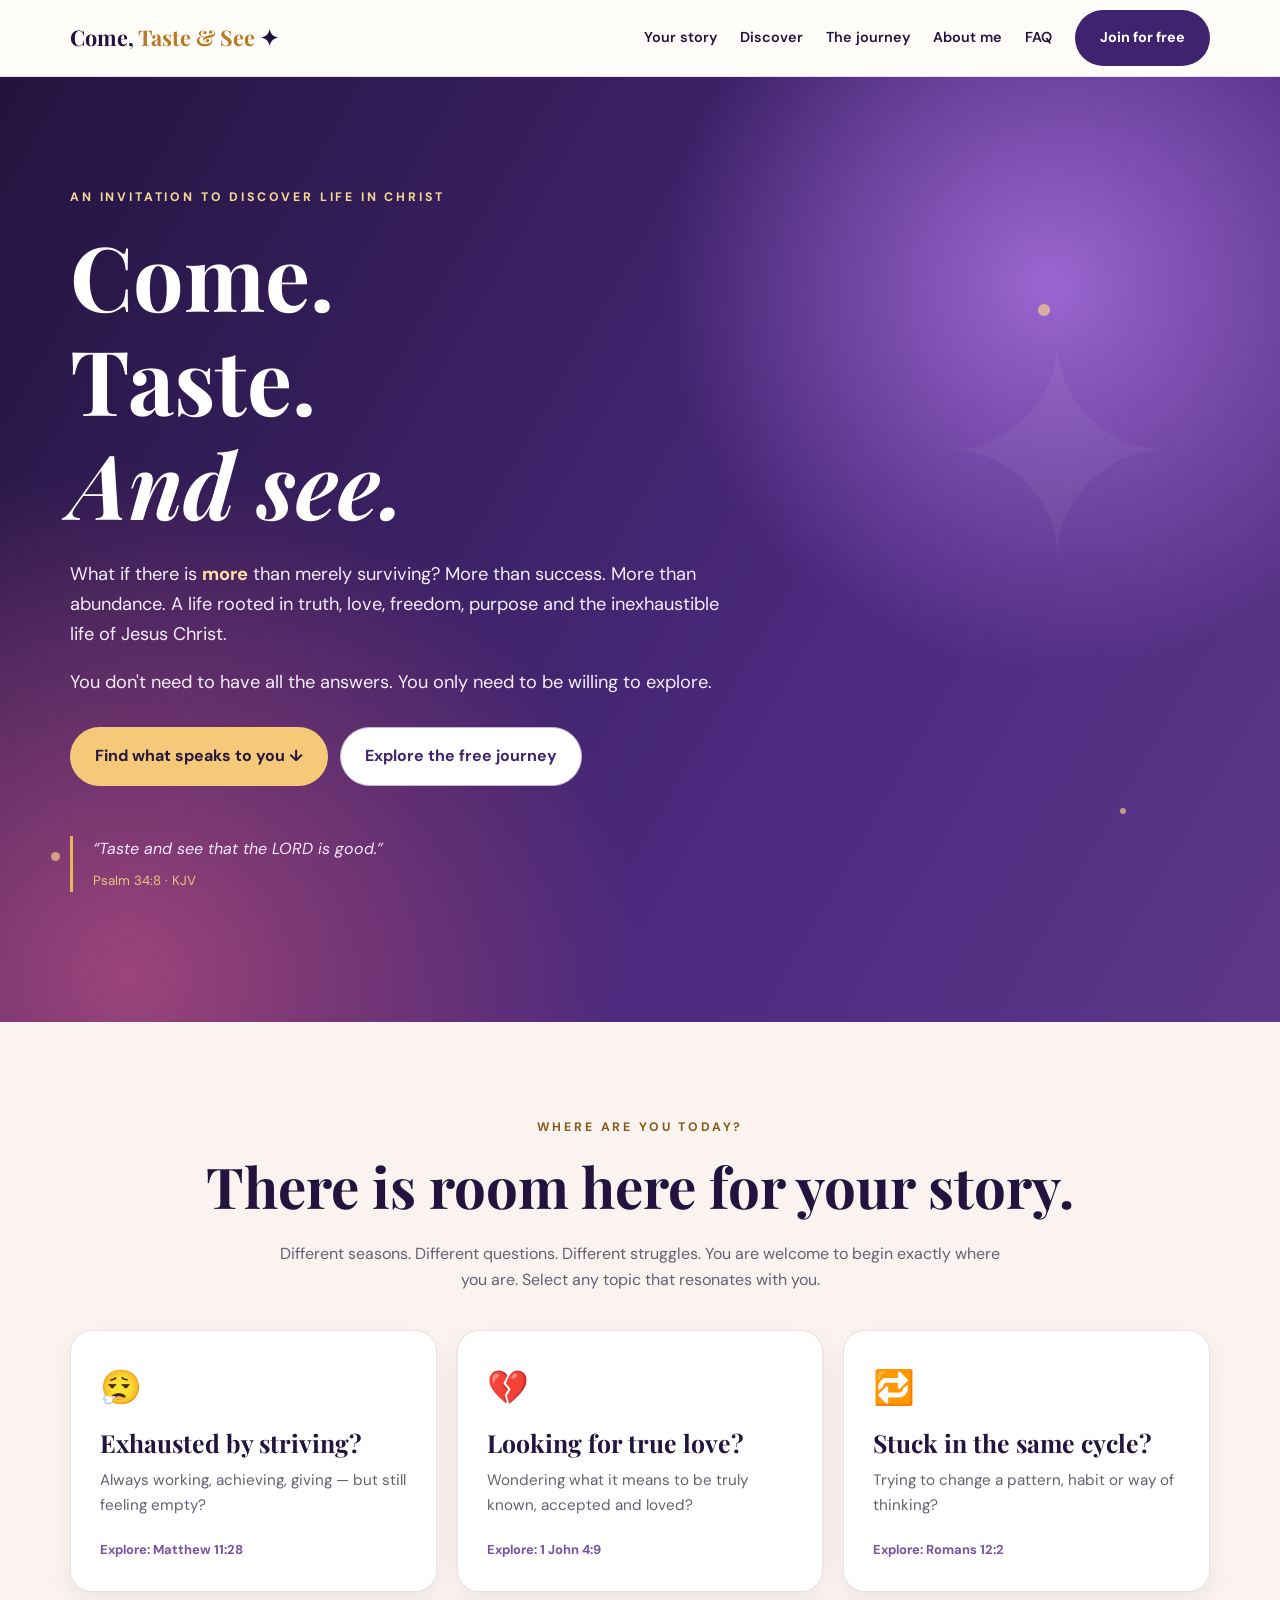
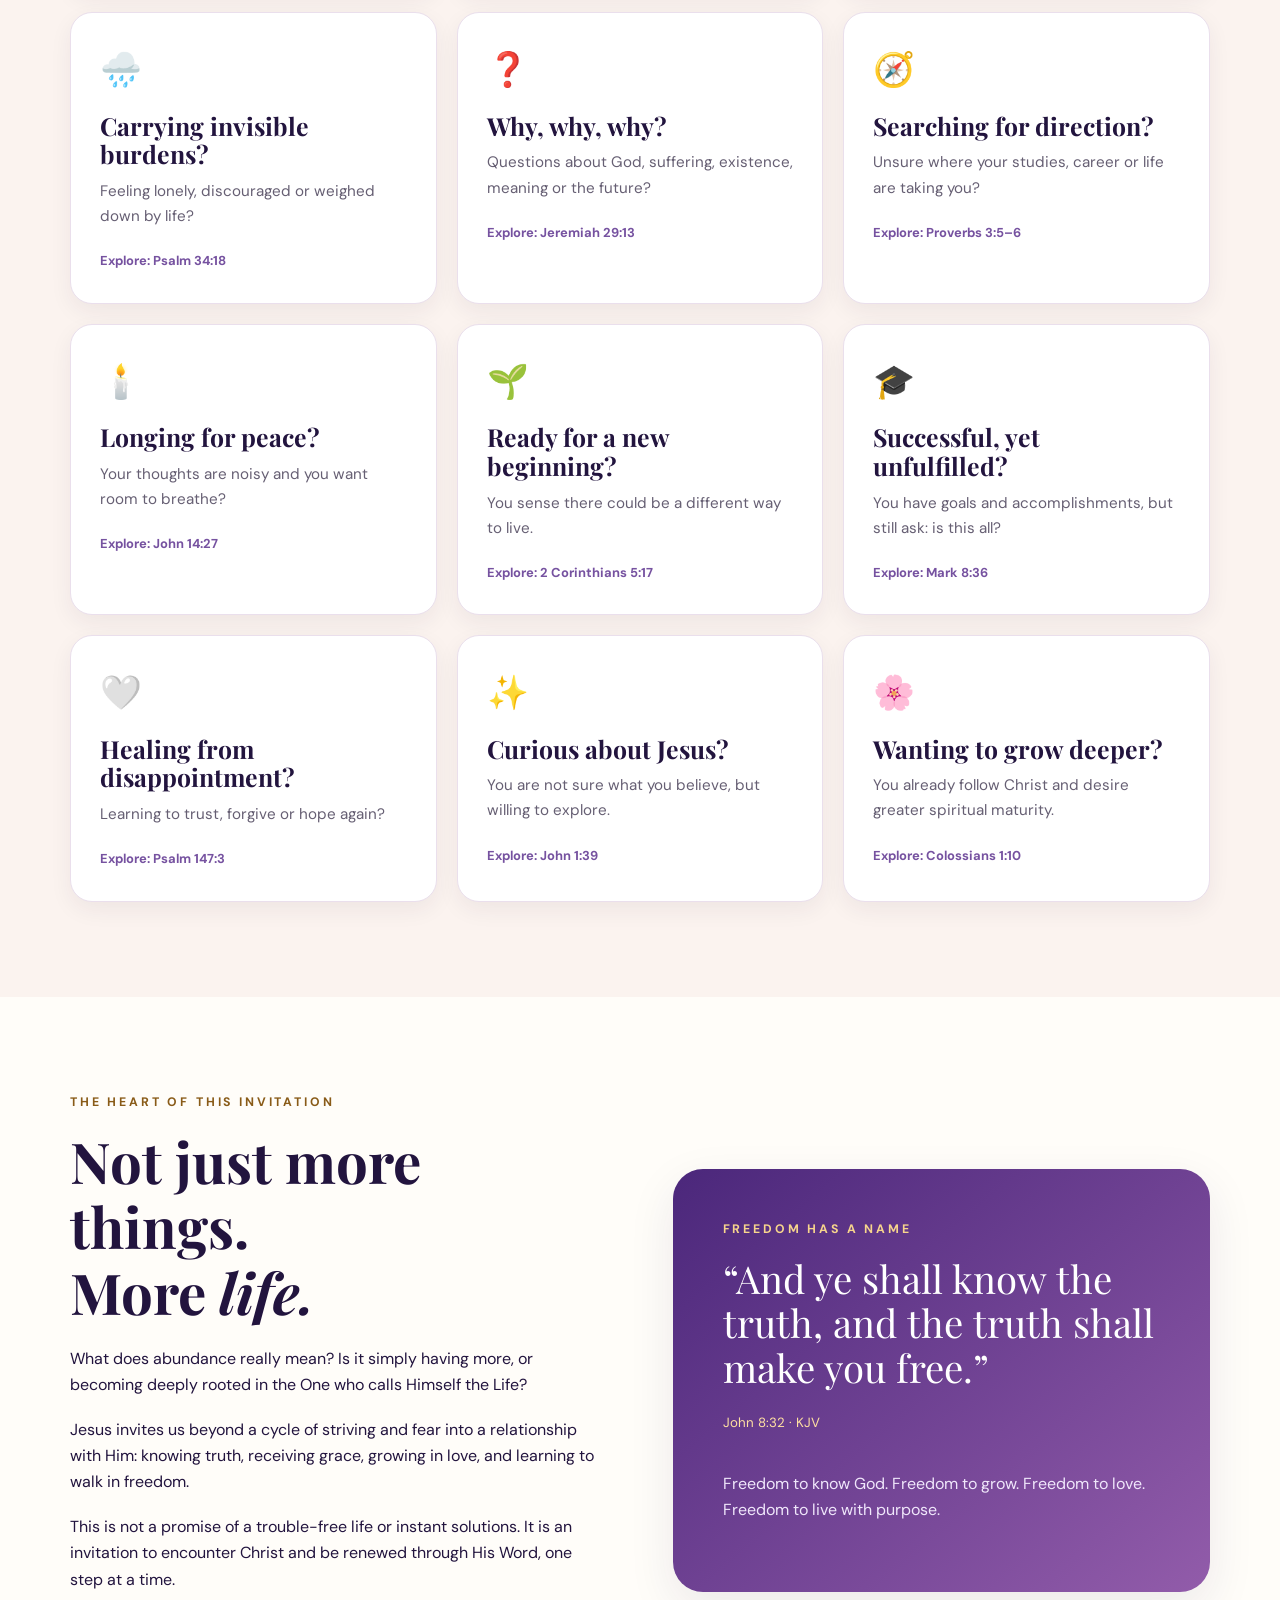
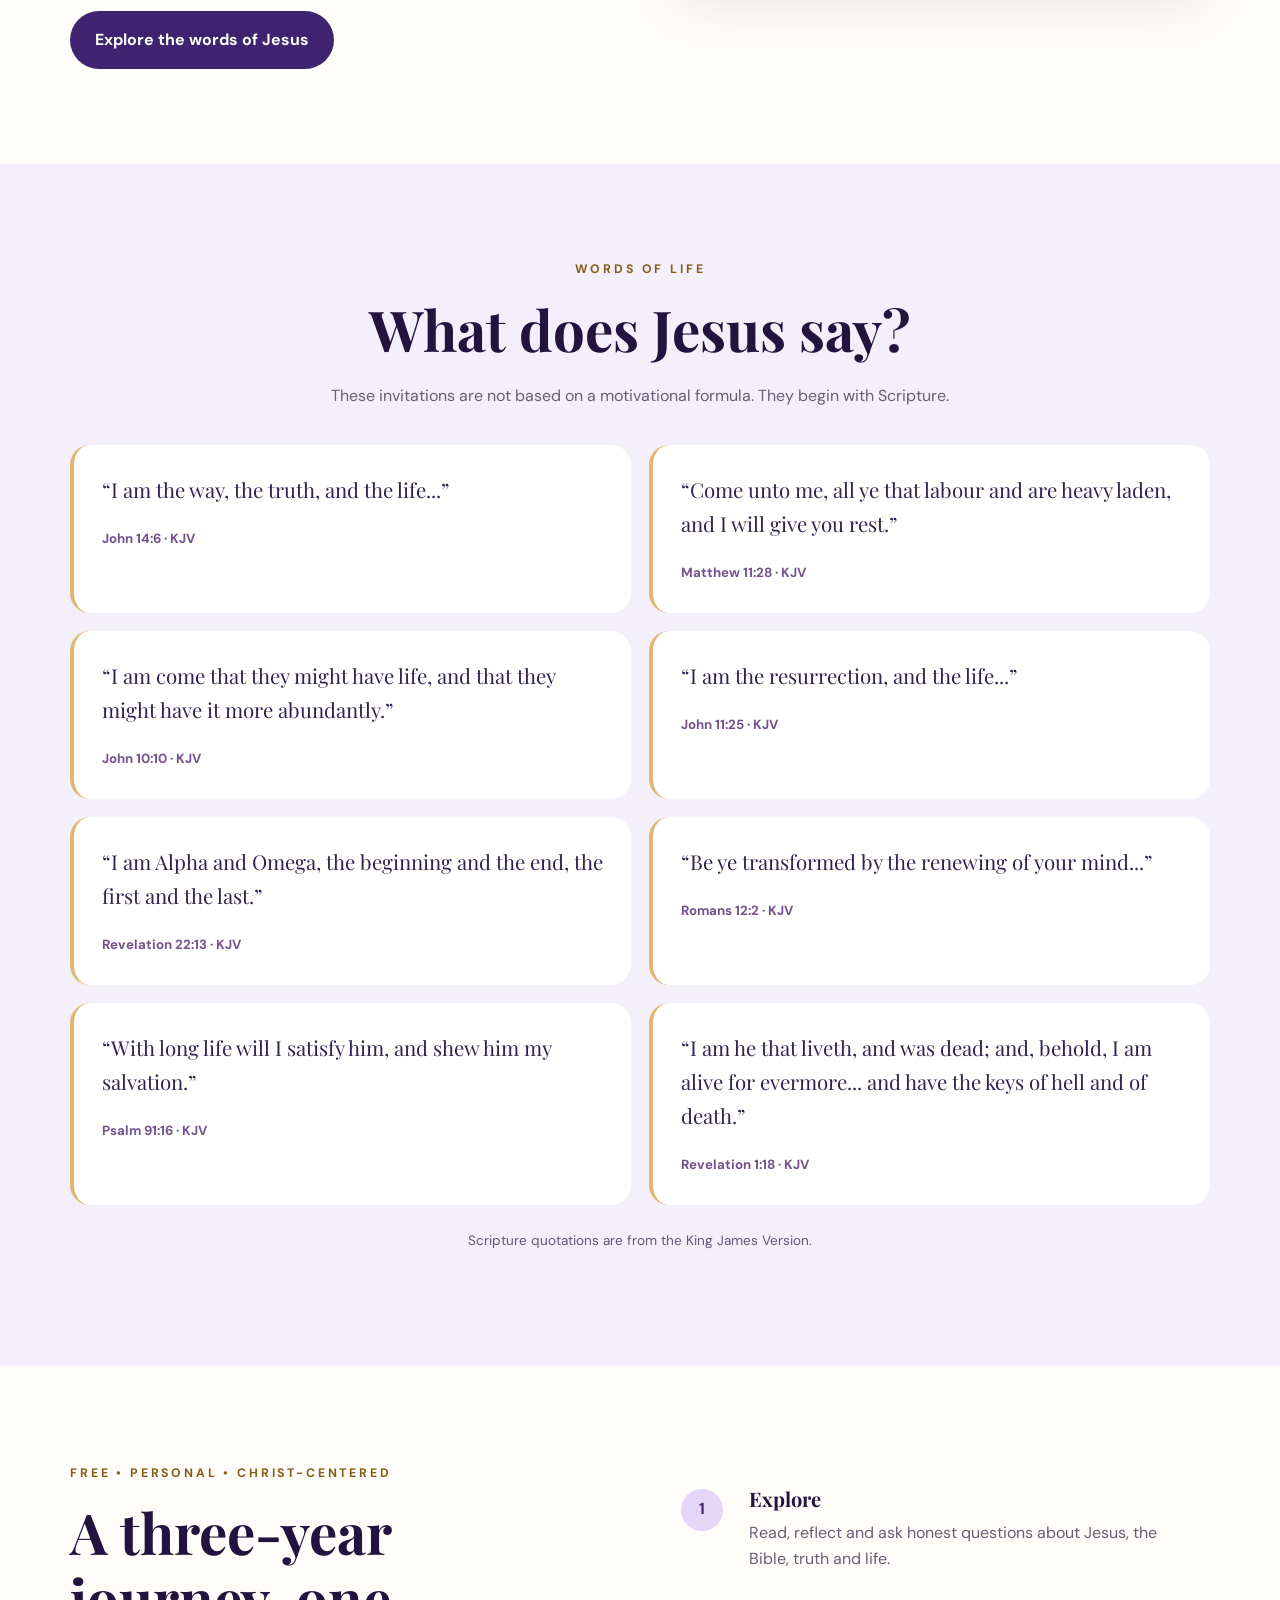
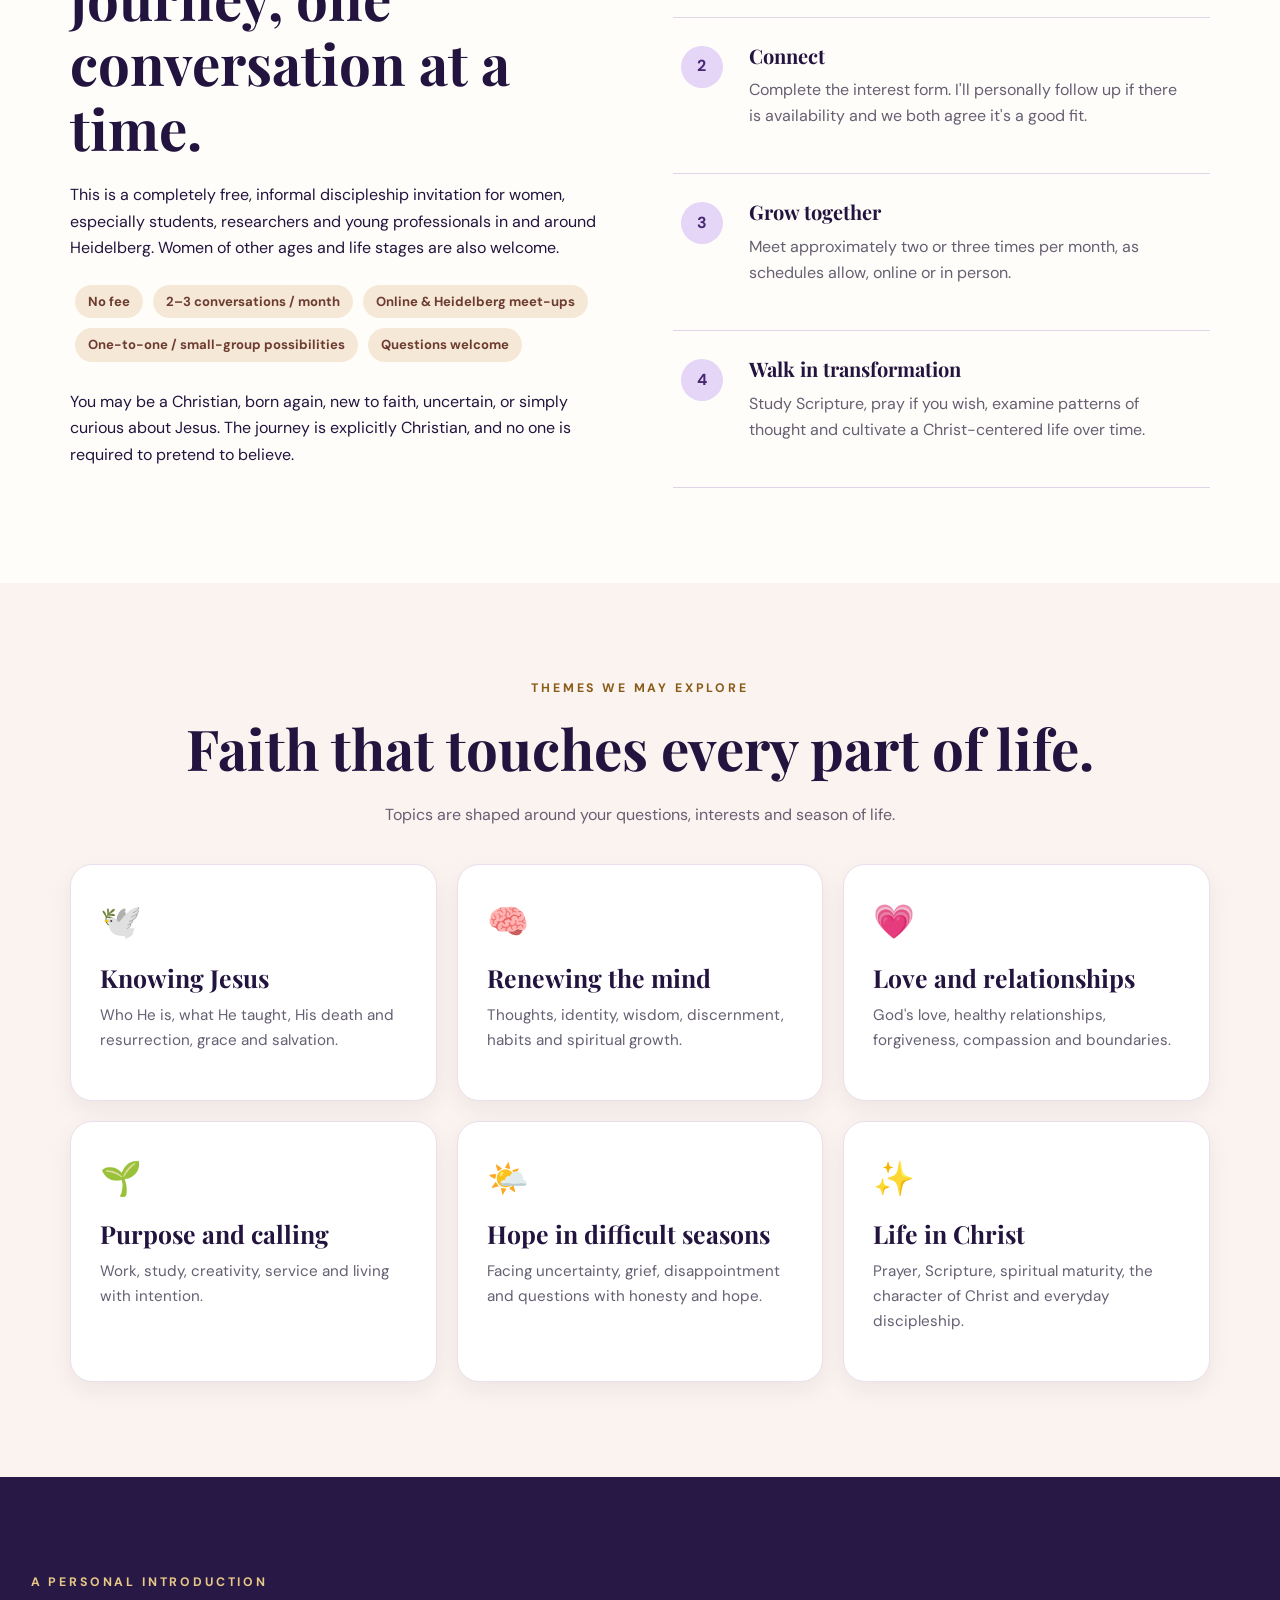
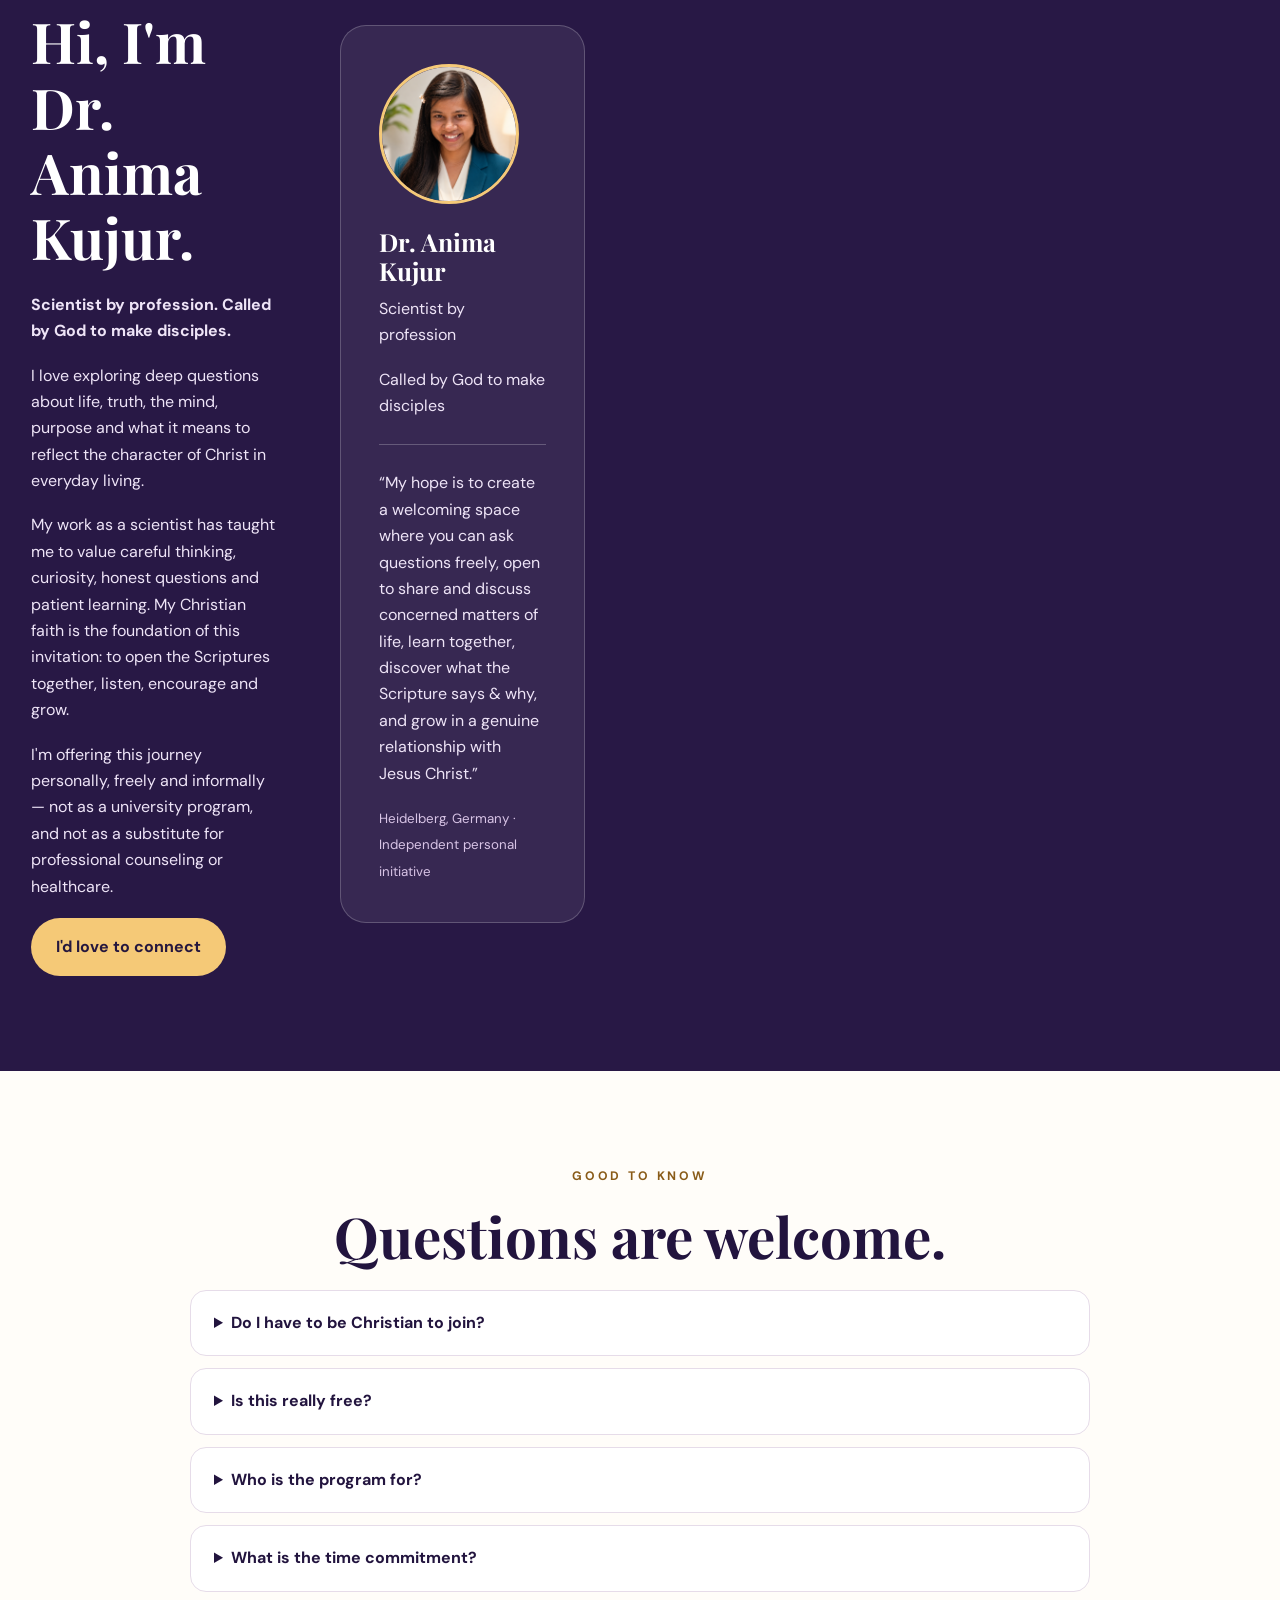
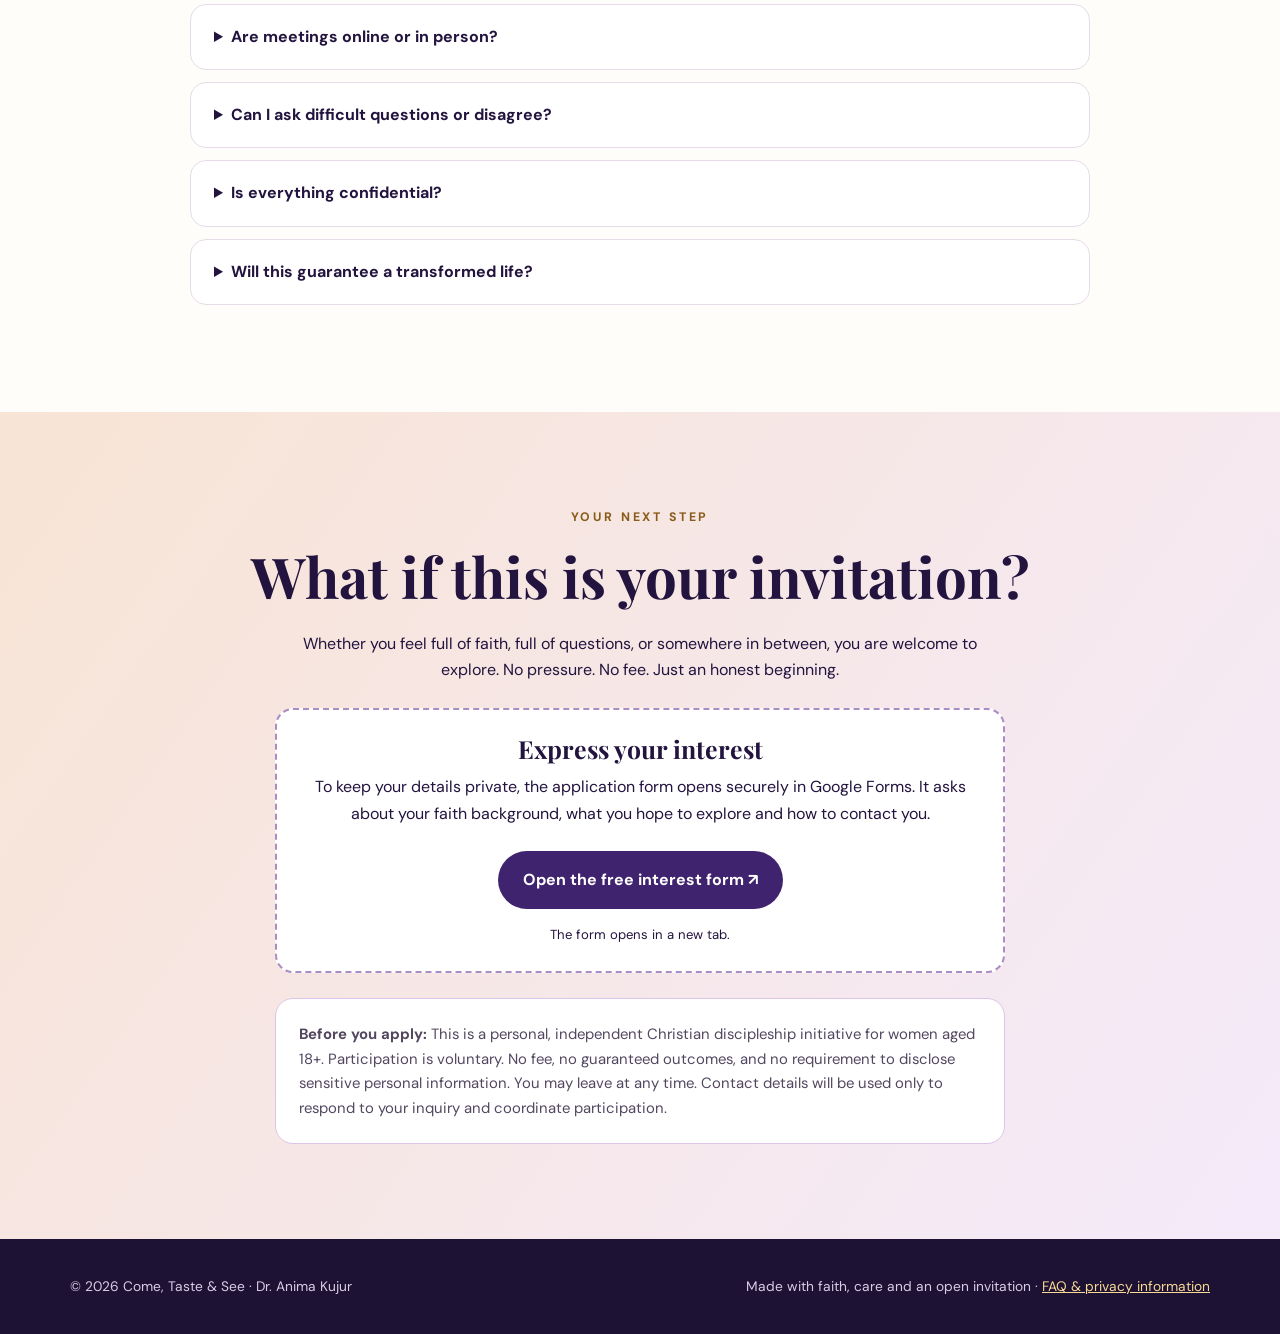
==== index.html @ d0da74dd "Fix style attribute formatting for profile photo" ====
<!doctype html>
<html lang="en"><head><meta charset="utf-8"><meta name="viewport" content="width=device-width, initial-scale=1"><meta name="description" content="Come, Taste & See — a free, welcoming, Christ-centered discipleship journey for women in Heidelberg and online."><meta name="theme-color" content="#22143e"><title>Come, Taste & See | A Journey into Life</title><link rel="preconnect" href="https://fonts.googleapis.com"><link rel="preconnect" href="https://fonts.gstatic.com" crossorigin><link href="https://fonts.googleapis.com/css2?family=DM+Sans:wght@400;500;600;700&family=Playfair+Display:wght@500;600;700&display=swap" rel="stylesheet"><style>
:root{--ink:#22143e;--violet:#5633a0;--rose:#f9e7e7;--gold:#e6b55c;--paper:#fffdf9;--muted:#665f73;--shadow:0 16px 48px #28184416}*{box-sizing:border-box}html{scroll-behavior:smooth}body{margin:0;background:var(--paper);color:var(--ink);font-family:'DM Sans',sans-serif;line-height:1.65}h1,h2,h3,blockquote{font-family:'Playfair Display',serif;line-height:1.16}h1{font-size:clamp(3.2rem,7vw,6.4rem);margin:0 0 24px}h2{font-size:clamp(2.2rem,4.4vw,3.8rem);margin:0 0 22px}h3{font-size:1.55rem;margin:0 0 10px}p{margin:0 0 18px}a{color:inherit}button,input{font:inherit}button{cursor:pointer}a:focus-visible,button:focus-visible,input:focus-visible{outline:3px solid #dc9a24;outline-offset:4px}.container{width:min(1140px,90%);margin:auto}.eyebrow{font-size:.77rem;text-transform:uppercase;letter-spacing:.23em;font-weight:700;color:#895b18;margin-bottom:16px}.btn{display:inline-flex;align-items:center;justify-content:center;text-decoration:none;padding:15px 24px;border-radius:100px;font-weight:700;transition:transform .2s,box-shadow .2s;border:1px solid transparent}.btn:hover{transform:translateY(-3px);box-shadow:var(--shadow)}.primary{background:#f5c977;color:#25173e}.secondary{background:#fff;color:#41256c;border-color:#c7b8d8}.dark{background:#40236f;color:#fff}.nav{position:sticky;top:0;z-index:20;background:#fffdf9ed;backdrop-filter:blur(18px);border-bottom:1px solid #e9e0ed}.navinner{min-height:76px;display:flex;align-items:center;justify-content:space-between;gap:20px}.logo{text-decoration:none;font-family:'Playfair Display',serif;font-size:1.35rem;font-weight:700}.logo span{color:#b57b24}.navlinks{display:flex;gap:23px;align-items:center;font-size:.9rem;font-weight:600}.navlinks a{text-decoration:none}.navlinks a:hover{color:var(--violet)}.menu{display:none;border:0;background:none;font-size:1.6rem}.hero{position:relative;overflow:hidden;background:radial-gradient(circle at 82% 22%,#9b66d0 0,transparent 30%),radial-gradient(circle at 10% 95%,#9c447b 0,transparent 35%),linear-gradient(120deg,#22143e,#4d2a80 65%,#5d3888);color:white;padding:110px 0 130px}.hero:before{content:'✦';position:absolute;right:8%;top:15%;font-size:18rem;color:#ffffff0c;animation:spin 38s linear infinite}.hero .eyebrow{color:#f8d995}.hero p{max-width:650px;font-size:1.14rem;color:#f5eefa}.hero strong{color:#ffe0a2}.actions{display:flex;flex-wrap:wrap;gap:12px;margin-top:30px}.hero-quote{border-left:3px solid var(--gold);padding-left:20px;margin-top:50px;font-style:italic;color:#f6e8ff;max-width:580px}.hero-quote small{display:block;font-style:normal;margin-top:8px;color:#e6c47d}.sparkle{position:absolute;border-radius:50%;background:#ffd78b;opacity:.65;animation:float 5s ease-in-out infinite}.s1{width:12px;height:12px;right:18%;top:24%}.s2{width:6px;height:6px;right:12%;bottom:22%;animation-delay:1s}.s3{width:9px;height:9px;left:4%;bottom:17%;animation-delay:2s}section{padding:95px 0}.center{text-align:center}.center>p{max-width:740px;margin:0 auto 36px;color:var(--muted)}.light{background:#fbf3ef}.lavender{background:#f3effb}.grid{display:grid;grid-template-columns:repeat(3,minmax(0,1fr));gap:20px}.tile{border:1px solid #eadfec;background:#fff;border-radius:22px;padding:29px;box-shadow:0 8px 22px #2b1a4310;transition:transform .25s,box-shadow .25s}.tile:hover{transform:translateY(-7px);box-shadow:var(--shadow)}.tile .emoji{font-size:2.1rem;margin-bottom:14px}.tile p{color:var(--muted);font-size:.95rem}.tile .verse{font-size:.81rem;font-weight:700;color:#7652a0}.feature{display:grid;grid-template-columns:1fr 1fr;gap:65px;align-items:center}.quote-card{border-radius:30px;background:linear-gradient(140deg,#4b277b,#925caa);padding:50px;color:#fff;box-shadow:var(--shadow)}.quote-card blockquote{font-size:clamp(1.8rem,3vw,2.8rem);margin:0 0 20px}.quote-card small{color:#ffe0a2}.pill{display:inline-block;background:#f6e8d6;color:#6d3c31;padding:6px 13px;border-radius:30px;font-size:.82rem;font-weight:700;margin:5px}.steps{counter-reset:step}.step{position:relative;padding:26px 24px 26px 76px;border-bottom:1px solid #dfd5e7}.step:before{counter-increment:step;content:counter(step);position:absolute;left:8px;top:28px;width:42px;height:42px;border-radius:50%;display:grid;place-items:center;background:#e5d5f7;color:#492873;font-weight:700}.step h3{font-size:1.25rem}.step p{color:var(--muted)}.verse-grid{display:grid;grid-template-columns:repeat(2,1fr);gap:18px}.scripture{background:#fff;border-radius:20px;padding:28px;border-left:4px solid #dfb76e}.scripture p{font-family:'Playfair Display',serif;font-size:1.28rem;color:#33234e}.scripture span{font-size:.83rem;color:#74518d;font-weight:700}.faq details{background:#fff;border:1px solid #e6dce9;border-radius:16px;padding:19px 23px;margin-bottom:12px}.faq summary{font-weight:700;cursor:pointer}.faq details p{padding-top:14px;color:var(--muted);margin:0}.bio{background:#281845;color:#fff}.bio p{color:#eee4f7}.bio .eyebrow{color:#e8c887}.bio-card{background:#ffffff12;border:1px solid #ffffff36;border-radius:26px;padding:38px}.bio-card .monogram{width:105px;height:105px;border-radius:50%;background:linear-gradient(135deg,#f7d08a,#c897de);display:grid;place-items:center;color:#321b56;font:700 2.5rem 'Playfair Display',serif;margin-bottom:22px}.notice{padding:23px;border:1px solid #dcc5e8;border-radius:18px;background:#fff;color:#534760;font-size:.93rem}.cta{background:linear-gradient(125deg,#f8e4d5,#f4eafa);text-align:center}.cta p{max-width:690px;margin:0 auto 24px}.form-placeholder{background:white;border:2px dashed #aa8dc4;border-radius:18px;padding:25px;margin:25px auto;max-width:730px}.form-placeholder a{word-break:break-word}.footer{padding:36px 0;background:#1d1233;color:#d9cce6;font-size:.86rem}.footer .container{display:flex;justify-content:space-between;flex-wrap:wrap;gap:15px}.footer a{color:#f8d995}.reveal{opacity:0;transform:translateY(18px);transition:opacity .65s,transform .65s}.reveal.visible{opacity:1;transform:none}@keyframes float{50%{transform:translateY(-25px)}}@keyframes spin{to{transform:rotate(360deg)}}@media(max-width:800px){.grid{grid-template-columns:repeat(2,1fr)}.feature{grid-template-columns:1fr;gap:30px}.navlinks{display:none;position:absolute;top:76px;left:0;right:0;background:#fffdf9;flex-direction:column;padding:20px;box-shadow:var(--shadow)}.navlinks.open{display:flex}.menu{display:block}.hero{padding:80px 0 100px}}@media(max-width:570px){.grid,.verse-grid{grid-template-columns:1fr}section{padding:70px 0}.quote-card{padding:32px}.hero h1{font-size:3.1rem}}@media(prefers-reduced-motion:reduce){*,*:before,*:after{animation:none!important;scroll-behavior:auto!important;transition:none!important}.reveal{opacity:1;transform:none}}
/* Keep the About section balanced */
.bio {
  display: grid;
  grid-template-columns: minmax(0, 1fr) minmax(0, 1fr);
  gap: 48px;
  align-items: center;
}

.bio-card {
  min-width: 0;
}

.bio-card .profile-photo {
  width: 140px !important;
  height: 140px !important;
  max-width: 140px !important;
  aspect-ratio: 1 / 1;
  border-radius: 50%;
  object-fit: cover;
  object-position: center 25%;
}

@media (max-width: 768px) {
  .bio {
    grid-template-columns: 1fr;
    gap: 28px;
  }
}
</style></head><body><header class="nav"><div class="container navinner"><a class="logo" href="#home">Come, <span>Taste & See</span> ✦</a><button class="menu" aria-label="Toggle navigation" aria-expanded="false">☰</button><nav class="navlinks" aria-label="Main navigation"><a href="#questions">Your story</a><a href="#truth">Discover</a><a href="#journey">The journey</a><a href="#about">About me</a><a href="#faq">FAQ</a><a class="btn dark" href="#join">Join for free</a></nav></div></header>
<main><section class="hero" id="home"><i class="sparkle s1"></i><i class="sparkle s2"></i><i class="sparkle s3"></i><div class="container"><div class="eyebrow">An invitation to discover life in Christ</div><h1>Come.<br>Taste.<br><em>And see.</em></h1><p>What if there is <strong>more</strong> than merely surviving? More than success. More than abundance. A life rooted in truth, love, freedom, purpose and the inexhaustible life of Jesus Christ.</p><p>You don't need to have all the answers. You only need to be willing to explore.</p><div class="actions"><a href="#questions" class="btn primary">Find what speaks to you ↓</a><a href="#join" class="btn secondary">Explore the free journey</a></div><div class="hero-quote">“Taste and see that the LORD is good.” <small>Psalm 34:8 · KJV</small></div></div></section>
<section id="questions" class="light"><div class="container"><div class="center reveal"><div class="eyebrow">Where are you today?</div><h2>There is room here for your story.</h2><p>Different seasons. Different questions. Different struggles. You are welcome to begin exactly where you are. Select any topic that resonates with you.</p></div><div class="grid" id="topics"></div></div></section>
<section id="truth"><div class="container feature"><div class="reveal"><div class="eyebrow">The heart of this invitation</div><h2>Not just more things.<br>More <em>life.</em></h2><p>What does abundance really mean? Is it simply having more, or becoming deeply rooted in the One who calls Himself the Life?</p><p>Jesus invites us beyond a cycle of striving and fear into a relationship with Him: knowing truth, receiving grace, growing in love, and learning to walk in freedom.</p><p>This is not a promise of a trouble-free life or instant solutions. It is an invitation to encounter Christ and be renewed through His Word, one step at a time.</p><a href="#scripture" class="btn dark">Explore the words of Jesus</a></div><div class="quote-card reveal"><div class="eyebrow" style="color:#f7d58c">Freedom has a name</div><blockquote>“And ye shall know the truth, and the truth shall make you free.”</blockquote><small>John 8:32 · KJV</small><p style="margin-top:35px;color:#f0e7fb">Freedom to know God. Freedom to grow. Freedom to love. Freedom to live with purpose.</p></div></div></section>
<section id="scripture" class="lavender"><div class="container"><div class="center reveal"><div class="eyebrow">Words of life</div><h2>What does Jesus say?</h2><p>These invitations are not based on a motivational formula. They begin with Scripture.</p></div><div class="verse-grid"><div class="scripture reveal"><p>“I am the way, the truth, and the life...”</p><span>John 14:6 · KJV</span></div><div class="scripture reveal"><p>“Come unto me, all ye that labour and are heavy laden, and I will give you rest.”</p><span>Matthew 11:28 · KJV</span></div><div class="scripture reveal"><p>“I am come that they might have life, and that they might have it more abundantly.”</p><span>John 10:10 · KJV</span></div><div class="scripture reveal"><p>“I am the resurrection, and the life...”</p><span>John 11:25 · KJV</span></div><div class="scripture reveal"><p>“I am Alpha and Omega, the beginning and the end, the first and the last.”</p><span>Revelation 22:13 · KJV</span></div><div class="scripture reveal"><p>“Be ye transformed by the renewing of your mind...”</p><span>Romans 12:2 · KJV</span></div><div class="scripture reveal"><p>“With long life will I satisfy him, and shew him my salvation.”</p><span>Psalm 91:16 · KJV</span></div><div class="scripture reveal"><p>“I am he that liveth, and was dead; and, behold, I am alive for evermore... and have the keys of hell and of death.”</p><span>Revelation 1:18 · KJV</span></div></div><p class="center" style="margin-top:25px;font-size:.85rem;color:#655776">Scripture quotations are from the King James Version.</p></div></section>
<section id="journey"><div class="container feature"><div class="reveal"><div class="eyebrow">Free • Personal • Christ-centered</div><h2>A three-year journey, one conversation at a time.</h2><p>This is a completely free, informal discipleship invitation for women, especially students, researchers and young professionals in and around Heidelberg. Women of other ages and life stages are also welcome.</p><div><span class="pill">No fee</span><span class="pill">2–3 conversations / month</span><span class="pill">Online & Heidelberg meet-ups</span><span class="pill">One-to-one / small-group possibilities</span><span class="pill">Questions welcome</span></div><p style="margin-top:22px">You may be a Christian, born again, new to faith, uncertain, or simply curious about Jesus. The journey is explicitly Christian, and no one is required to pretend to believe.</p></div><div class="steps reveal"><div class="step"><h3>Explore</h3><p>Read, reflect and ask honest questions about Jesus, the Bible, truth and life.</p></div><div class="step"><h3>Connect</h3><p>Complete the interest form. I'll personally follow up if there is availability and we both agree it's a good fit.</p></div><div class="step"><h3>Grow together</h3><p>Meet approximately two or three times per month, as schedules allow, online or in person.</p></div><div class="step"><h3>Walk in transformation</h3><p>Study Scripture, pray if you wish, examine patterns of thought and cultivate a Christ-centered life over time.</p></div></div></div></section>
<section class="light"><div class="container"><div class="center reveal"><div class="eyebrow">Themes we may explore</div><h2>Faith that touches every part of life.</h2><p>Topics are shaped around your questions, interests and season of life.</p></div><div class="grid"><div class="tile reveal"><div class="emoji">🕊️</div><h3>Knowing Jesus</h3><p>Who He is, what He taught, His death and resurrection, grace and salvation.</p></div><div class="tile reveal"><div class="emoji">🧠</div><h3>Renewing the mind</h3><p>Thoughts, identity, wisdom, discernment, habits and spiritual growth.</p></div><div class="tile reveal"><div class="emoji">💗</div><h3>Love and relationships</h3><p>God's love, healthy relationships, forgiveness, compassion and boundaries.</p></div><div class="tile reveal"><div class="emoji">🌱</div><h3>Purpose and calling</h3><p>Work, study, creativity, service and living with intention.</p></div><div class="tile reveal"><div class="emoji">🌤️</div><h3>Hope in difficult seasons</h3><p>Facing uncertainty, grief, disappointment and questions with honesty and hope.</p></div><div class="tile reveal"><div class="emoji">✨</div><h3>Life in Christ</h3><p>Prayer, Scripture, spiritual maturity, the character of Christ and everyday discipleship.</p></div></div></div></section>
<section id="about" class="bio"><div class="container feature"><div class="reveal"><div class="eyebrow">A personal introduction</div><h2>Hi, I'm Dr. Anima Kujur.</h2><p><strong>Scientist by profession. Called by God to make disciples.</strong></p><p>I love exploring deep questions about life, truth, the mind, purpose and what it means to reflect the character of Christ in everyday living.</p><p>My work as a scientist has taught me to value careful thinking, curiosity, honest questions and patient learning. My Christian faith is the foundation of this invitation: to open the Scriptures together, listen, encourage and grow.</p><p>I'm offering this journey personally, freely and informally — not as a university program, and not as a substitute for professional counseling or healthcare.</p><a class="btn primary" href="#join">I'd love to connect</a></div><div class="bio-card reveal"><img
  src="anima.png"
  alt="Portrait of Dr. Anima Kujur"
  class="profile-photo"
  loading="lazy"
  style="width:140px; height:140px; max-width:140px; border-radius:50%; object-fit:cover; object-position:center 25%; display:block; margin-bottom:24px; border:3px solid #f5c978;"
/><h3>Dr. Anima Kujur</h3><p>Scientist by profession</p><p>Called by God to make disciples</p><hr style="border:0;border-top:1px solid #ffffff3b;margin:25px 0"><p>“My hope is to create a welcoming space where you can ask questions freely, open to share and discuss concerned matters of life, learn together, discover what the Scripture says & why, and grow in a genuine relationship with Jesus Christ.”</p><small style="color:#d8c4e6">Heidelberg, Germany · Independent personal initiative</small></div></div></section>
<section id="faq"><div class="container" style="max-width:900px"><div class="center reveal"><div class="eyebrow">Good to know</div><h2>Questions are welcome.</h2></div><div class="faq"><details><summary>Do I have to be Christian to join?</summary><p>No. This is an explicitly Christian discipleship program centered on Jesus and the Bible. You are welcome if you already believe or are genuinely willing to explore Christian faith.</p></details><details><summary>Is this really free?</summary><p>Yes. There are no tuition, membership or participation fees. You are never expected to donate or purchase anything.</p></details><details><summary>Who is the program for?</summary><p>It is intended exclusively for adult women (18+), with a special welcome to university students, researchers and professionals around Heidelberg. Other adult women are welcome to inquire.</p></details><details><summary>What is the time commitment?</summary><p>The vision is a three-year journey, usually with two or three conversations each month, subject to mutual availability. You can stop participating at any time without pressure.</p></details><details><summary>Are meetings online or in person?</summary><p>Both are possible. In-person meetings are arranged by mutual agreement in appropriate public locations around Heidelberg; online conversations are also available.</p></details><details><summary>Can I ask difficult questions or disagree?</summary><p>Absolutely. Honest questions, thoughtful disagreement and respectful conversation are welcome. There is no requirement to claim a belief you do not hold.</p></details><details><summary>Is everything confidential?</summary><p>Personal conversations are treated with discretion and respect, but absolute confidentiality cannot be guaranteed, including where safety or legal obligations require action. Please avoid sending sensitive medical or crisis information through the form.</p></details><details><summary>Will this guarantee a transformed life?</summary><p>Growth and transformation are central hopes of Christian discipleship, but everyone's journey is different. No particular spiritual, emotional, medical, financial or life outcome is guaranteed.</p></details></div></div></section>
<section id="join" class="cta"><div class="container"><div class="eyebrow">Your next step</div><h2>What if this is your invitation?</h2><p>Whether you feel full of faith, full of questions, or somewhere in between, you are welcome to explore. No pressure. No fee. Just an honest beginning.</p><div class="form-placeholder" id="formBox"><h3>Express your interest</h3><p>To keep your details private, the application form opens securely in Google Forms. It asks about your faith background, what you hope to explore and how to contact you.</p><a class="btn dark" id="formLink" href="#form-setup" target="_self">Interest form — coming soon</a><p style="font-size:.82rem;margin:15px 0 0">The form will become active once the organizer adds the Google Form link.</p></div><div class="notice" style="max-width:730px;margin:auto;text-align:left"><strong>Before you apply:</strong> This is a personal, independent Christian discipleship initiative for women aged 18+. Participation is voluntary. No fee, no guaranteed outcomes, and no requirement to disclose sensitive personal information. You may leave at any time. Contact details will be used only to respond to your inquiry and coordinate participation. </div></div></section></main><footer class="footer"><div class="container"><div>© <span id="year"></span> Come, Taste & See · Dr. Anima Kujur</div><div>Made with faith, care and an open invitation · <a href="#faq">FAQ & privacy information</a></div></div></footer>
<script>
// SETUP: Paste your published Google Form URL between the quotes below.
const GOOGLE_FORM_URL = 'https://docs.google.com/forms/d/e/1FAIpQLSduMjpJuF5sm4qbYqredmV_YzojhKFvhUJCK7PvnZ876c2DZA/viewform?usp=publish-editor';
const topics=[['😮‍💨','Exhausted by striving?','Always working, achieving, giving — but still feeling empty?','Matthew 11:28'],['💔','Looking for true love?','Wondering what it means to be truly known, accepted and loved?','1 John 4:9'],['🔁','Stuck in the same cycle?','Trying to change a pattern, habit or way of thinking?','Romans 12:2'],['🌧️','Carrying invisible burdens?','Feeling lonely, discouraged or weighed down by life?','Psalm 34:18'],['❓','Why, why, why?','Questions about God, suffering, existence, meaning or the future?','Jeremiah 29:13'],['🧭','Searching for direction?','Unsure where your studies, career or life are taking you?','Proverbs 3:5–6'],['🕯️','Longing for peace?','Your thoughts are noisy and you want room to breathe?','John 14:27'],['🌱','Ready for a new beginning?','You sense there could be a different way to live.','2 Corinthians 5:17'],['🎓','Successful, yet unfulfilled?','You have goals and accomplishments, but still ask: is this all?','Mark 8:36'],['🤍','Healing from disappointment?','Learning to trust, forgive or hope again?','Psalm 147:3'],['✨','Curious about Jesus?','You are not sure what you believe, but willing to explore.','John 1:39'],['🌸','Wanting to grow deeper?','You already follow Christ and desire greater spiritual maturity.','Colossians 1:10']];
document.querySelector('#topics').innerHTML=topics.map(([emoji,title,desc,verse])=>`<article class="tile reveal"><div class="emoji" aria-hidden="true">${emoji}</div><h3>${title}</h3><p>${desc}</p><span class="verse">Explore: ${verse}</span></article>`).join('');
const menu=document.querySelector('.menu'),nav=document.querySelector('.navlinks');menu.addEventListener('click',()=>{const open=nav.classList.toggle('open');menu.setAttribute('aria-expanded',String(open))});nav.querySelectorAll('a').forEach(a=>a.addEventListener('click',()=>{nav.classList.remove('open');menu.setAttribute('aria-expanded','false')}));
const observer=new IntersectionObserver(entries=>entries.forEach(e=>{if(e.isIntersecting){e.target.classList.add('visible');observer.unobserve(e.target)}}),{threshold:.08});document.querySelectorAll('.reveal').forEach(el=>observer.observe(el));document.querySelector('#year').textContent=new Date().getFullYear();
if(GOOGLE_FORM_URL.startsWith('https://')){const link=document.querySelector('#formLink');link.href=GOOGLE_FORM_URL;link.target='_blank';link.rel='noopener noreferrer';link.textContent='Open the free interest form ↗';document.querySelector('#formBox p:last-child').textContent='The form opens in a new tab.'}
</script></body></html>
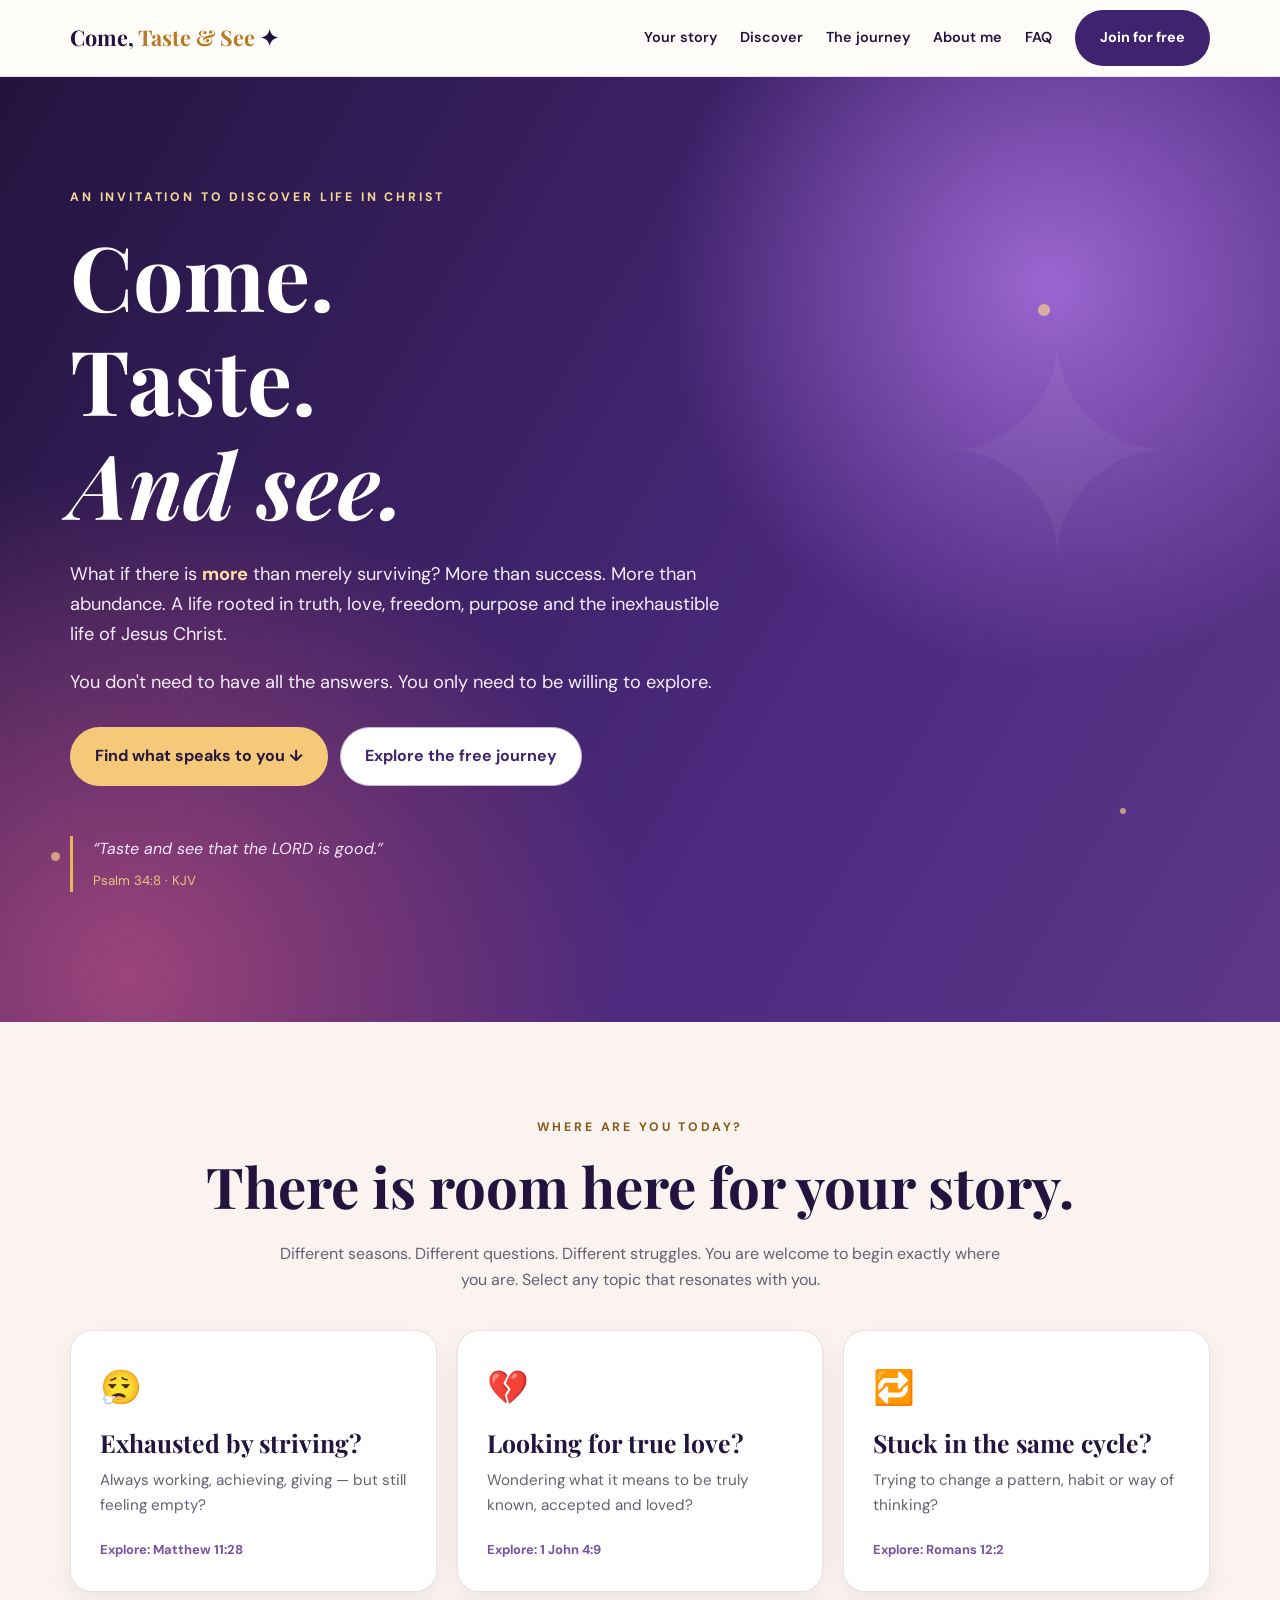
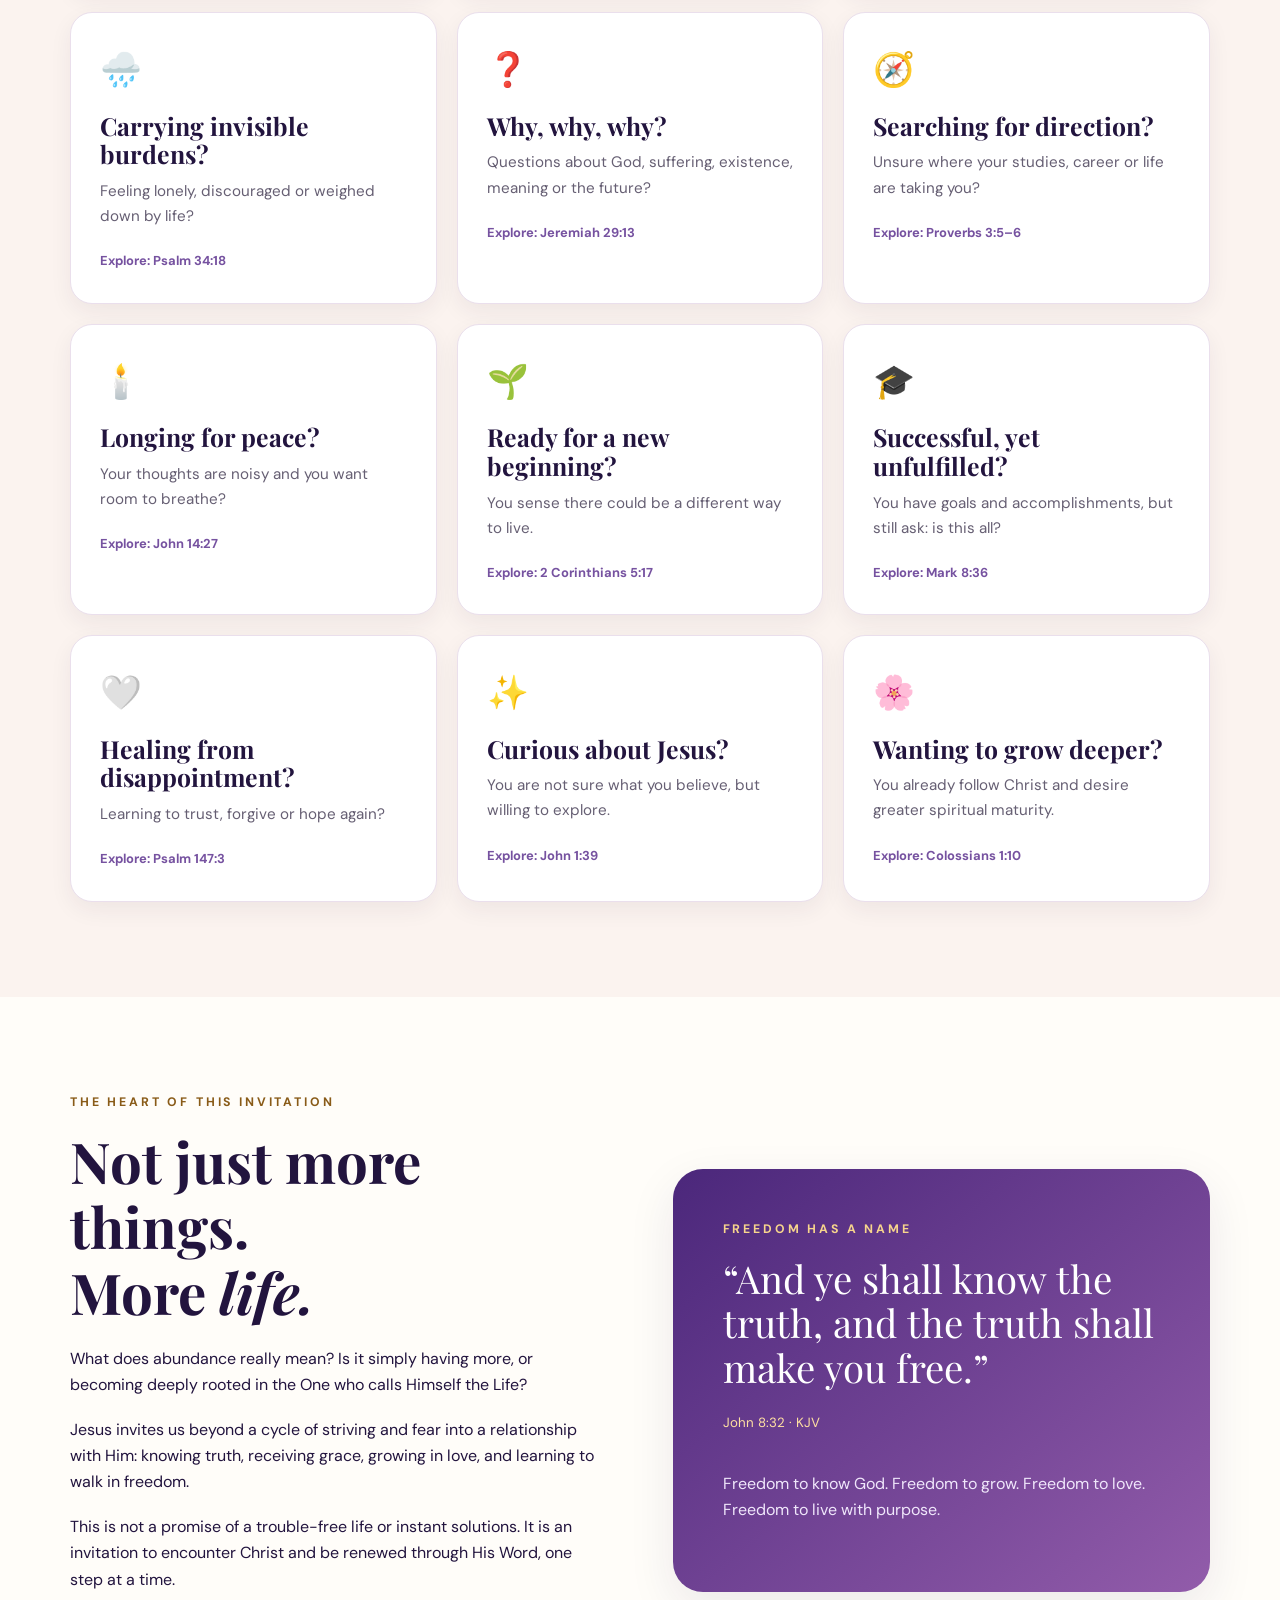
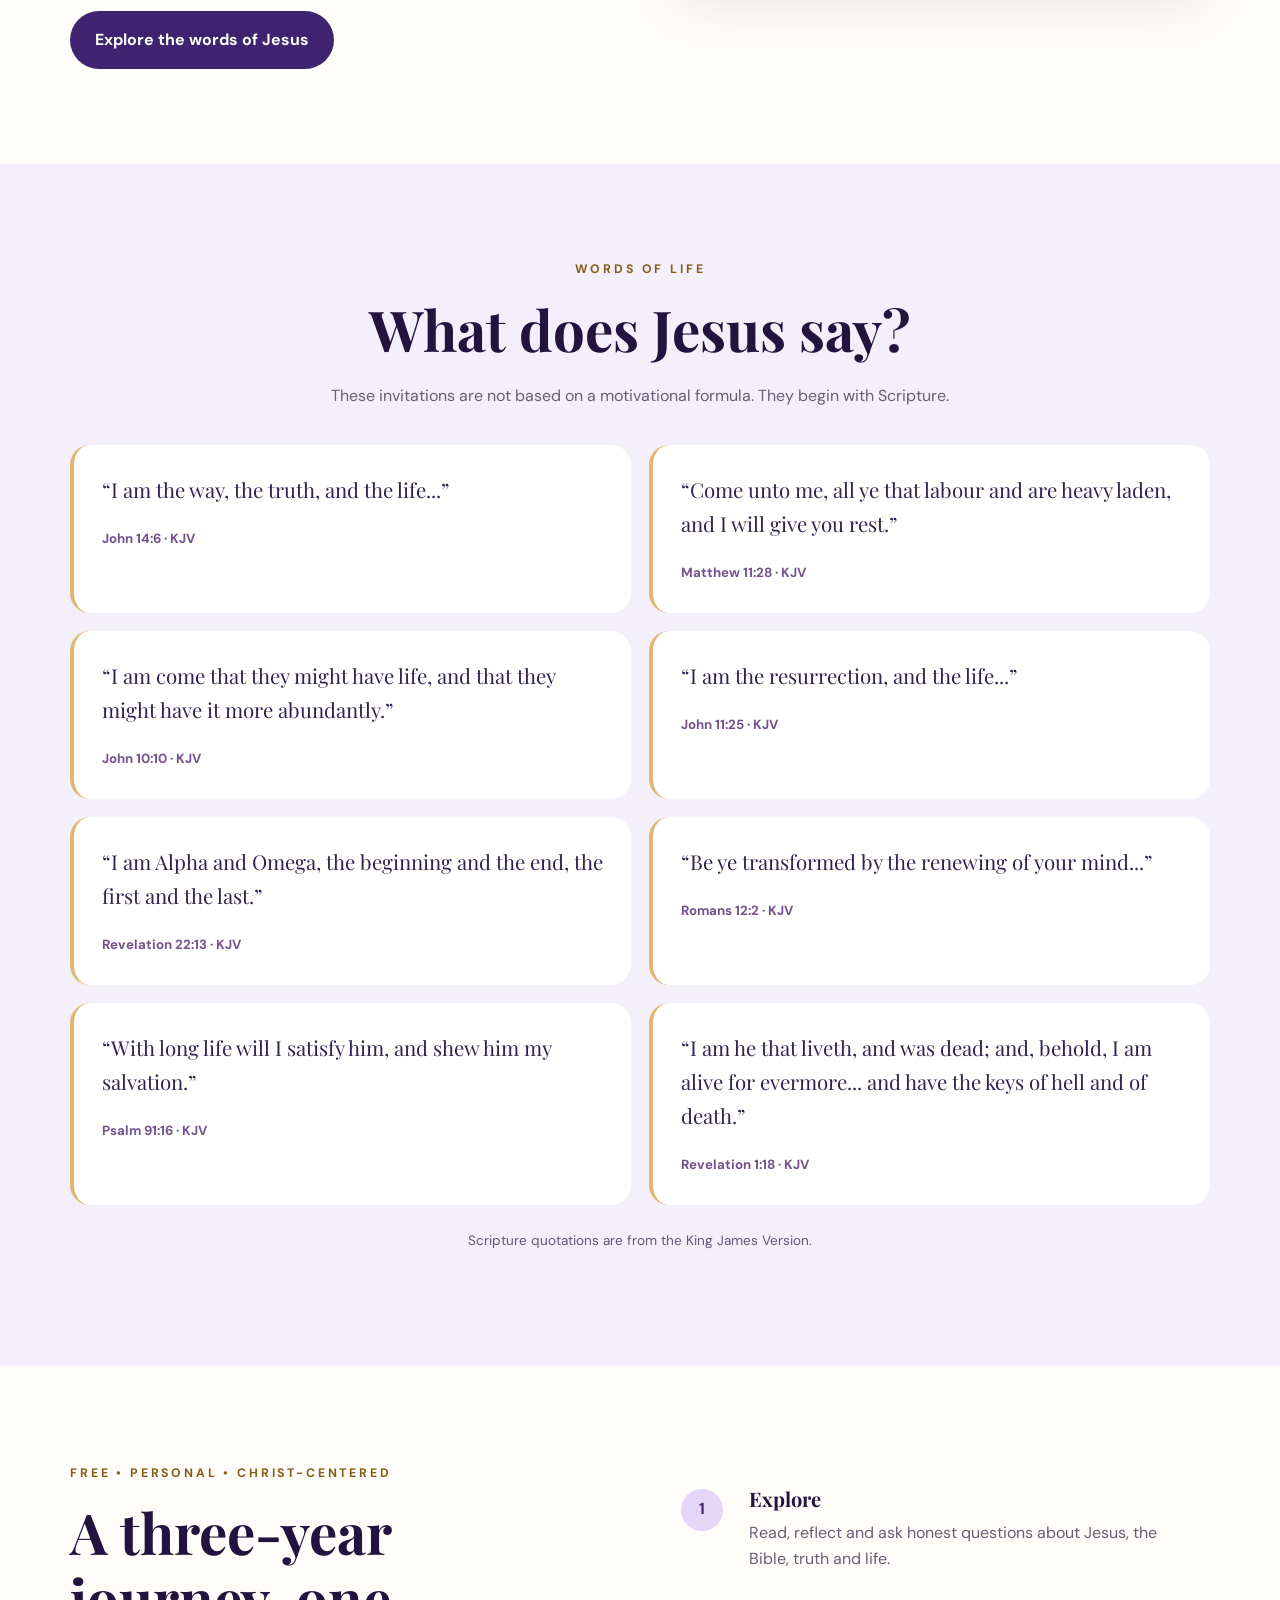
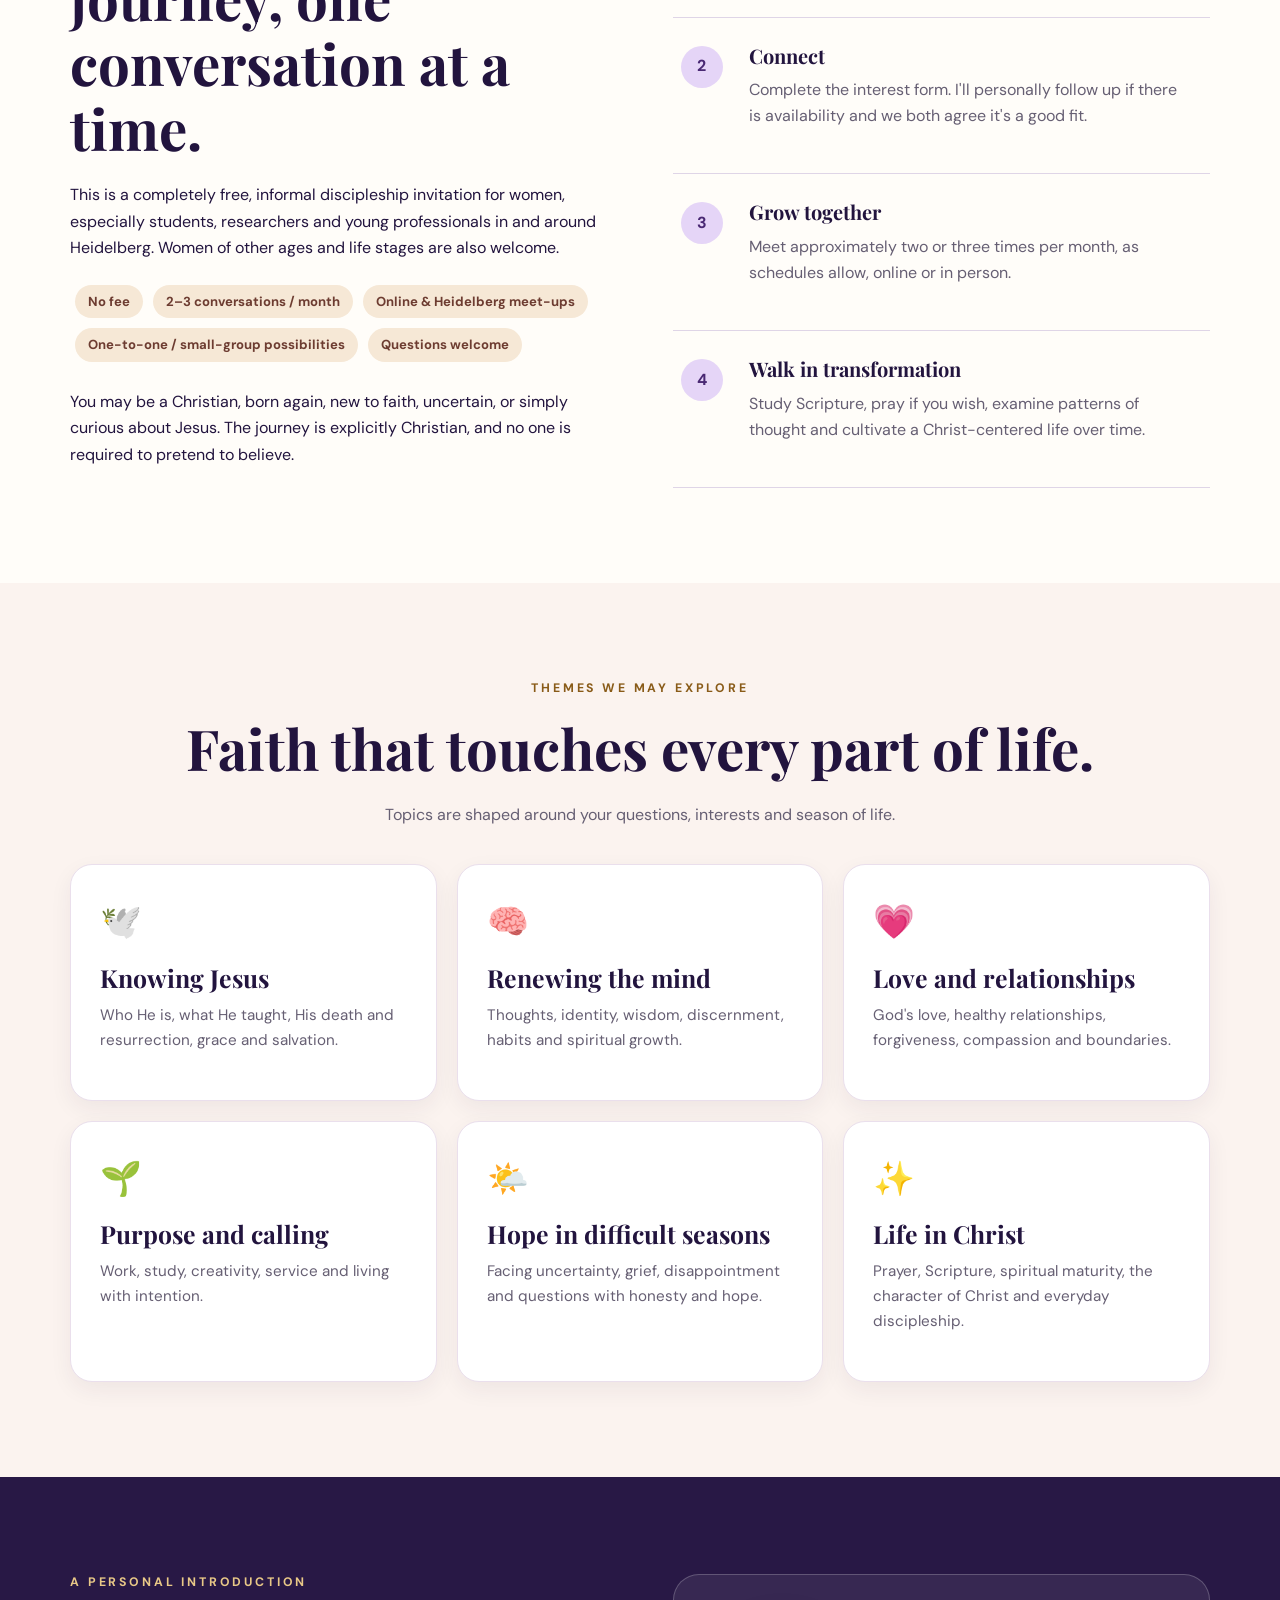
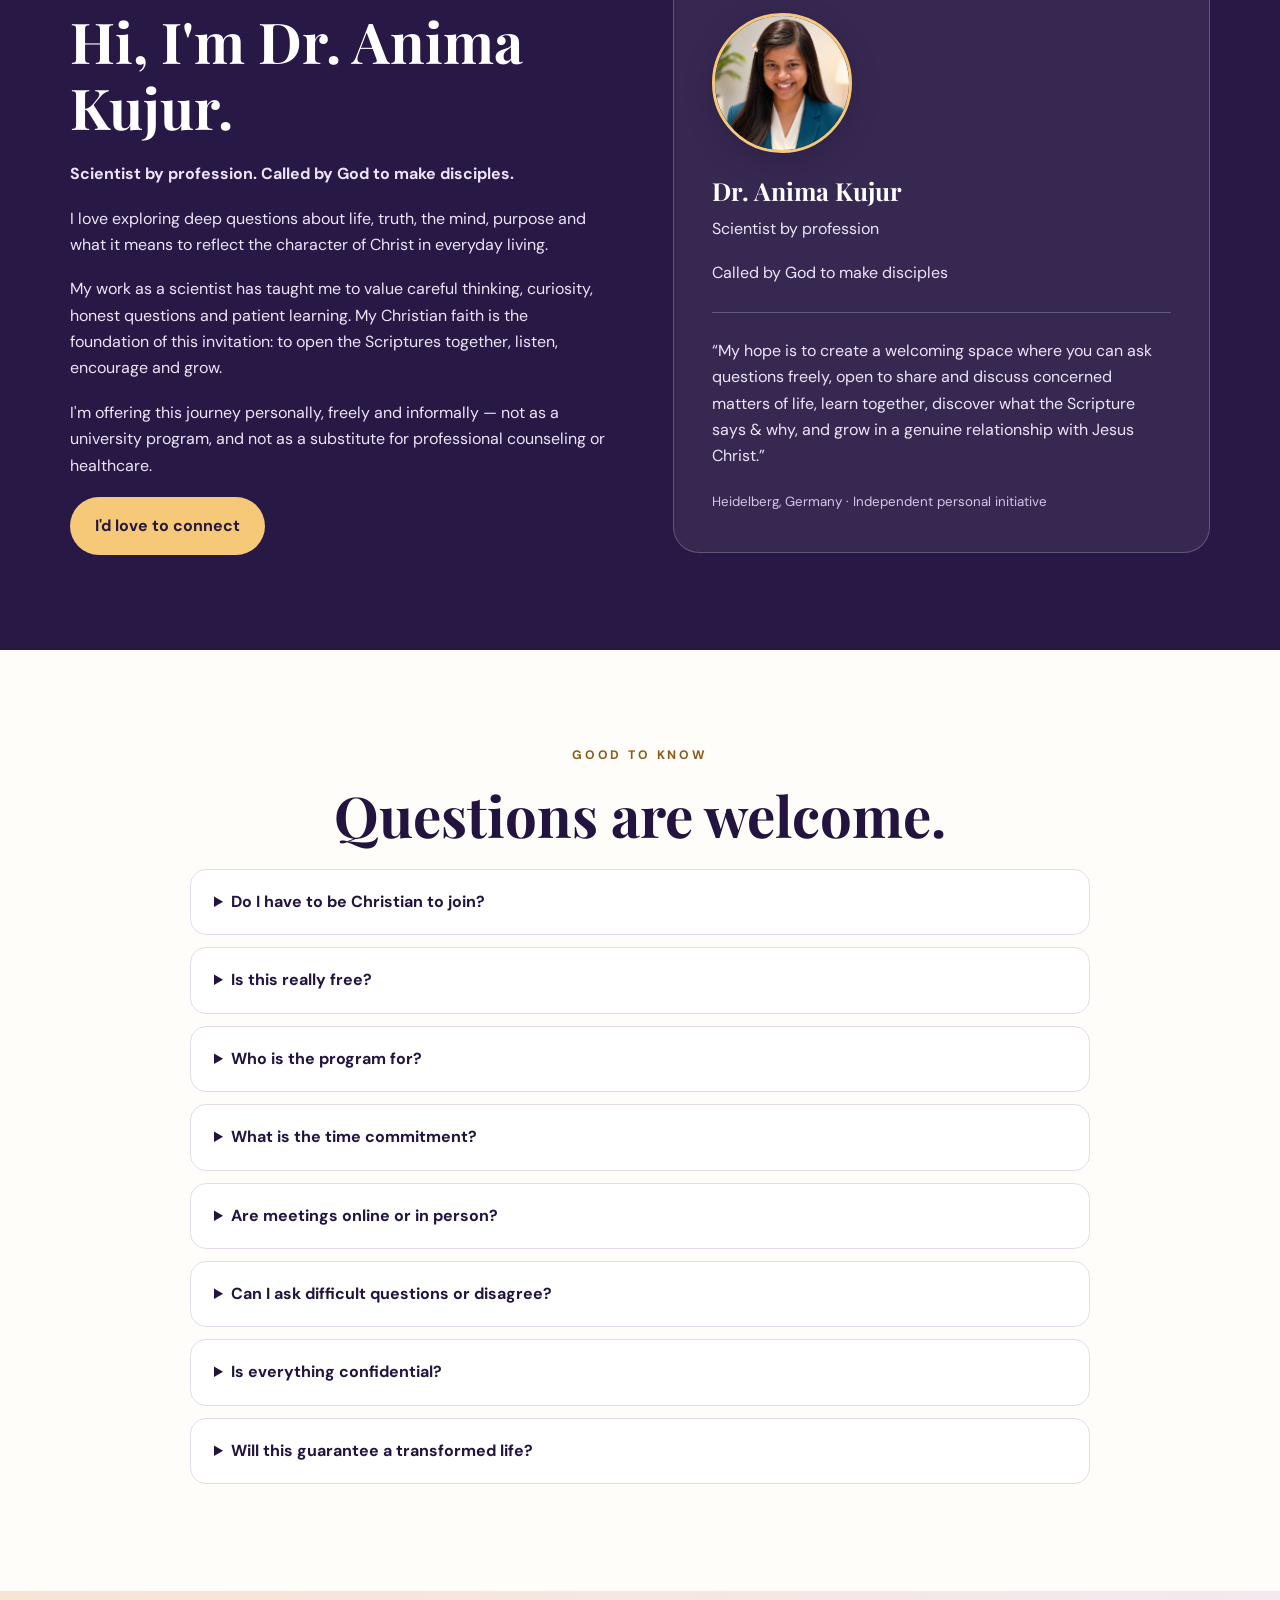
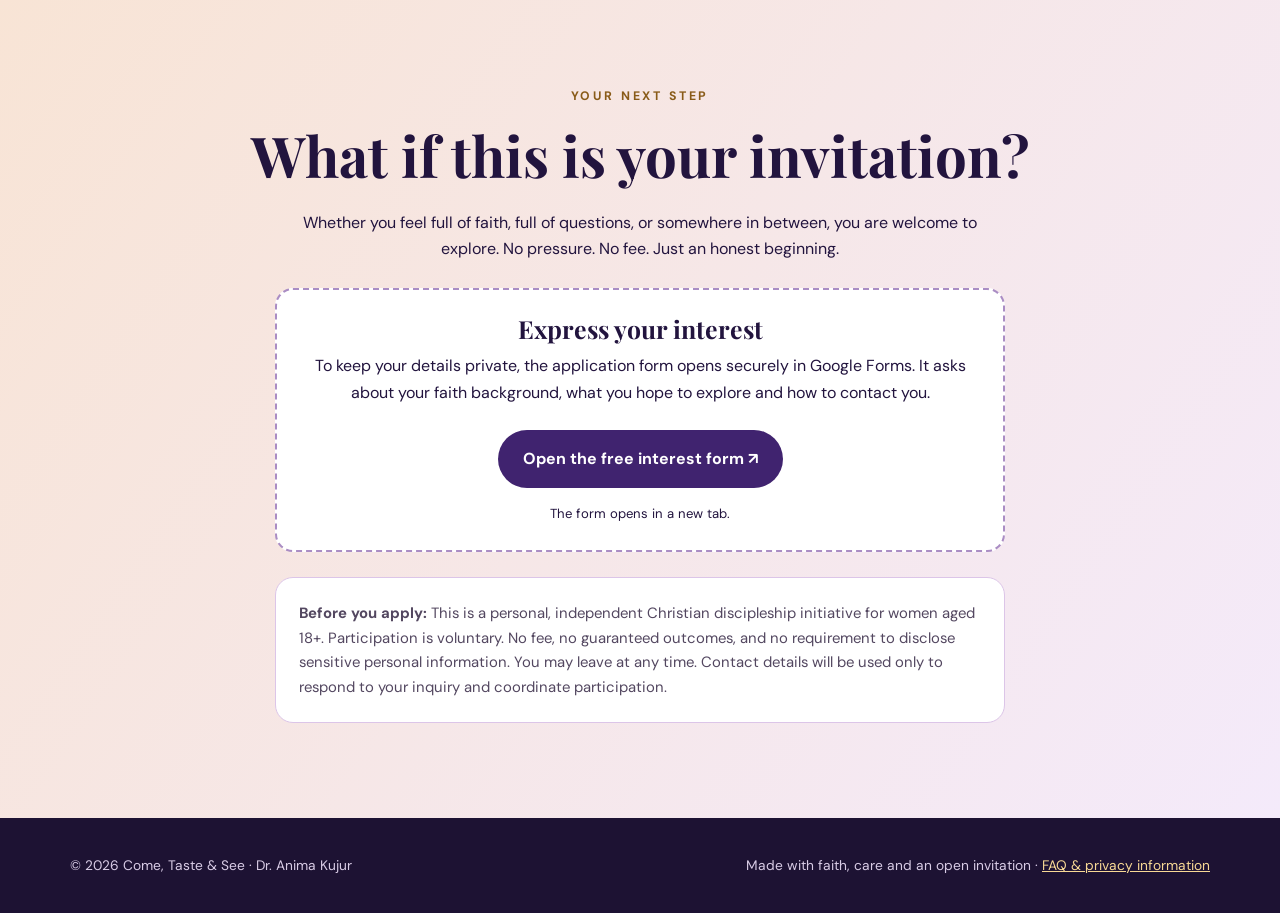
==== commit 3edad7d3: "Refactor bio section and profile photo styles Updated profile photo styles and adjusted bio section " ====
--- a/index.html
+++ b/index.html
@@ -1,33 +1,17 @@
 <!doctype html>
 <html lang="en"><head><meta charset="utf-8"><meta name="viewport" content="width=device-width, initial-scale=1"><meta name="description" content="Come, Taste & See — a free, welcoming, Christ-centered discipleship journey for women in Heidelberg and online."><meta name="theme-color" content="#22143e"><title>Come, Taste & See | A Journey into Life</title><link rel="preconnect" href="https://fonts.googleapis.com"><link rel="preconnect" href="https://fonts.gstatic.com" crossorigin><link href="https://fonts.googleapis.com/css2?family=DM+Sans:wght@400;500;600;700&family=Playfair+Display:wght@500;600;700&display=swap" rel="stylesheet"><style>
 :root{--ink:#22143e;--violet:#5633a0;--rose:#f9e7e7;--gold:#e6b55c;--paper:#fffdf9;--muted:#665f73;--shadow:0 16px 48px #28184416}*{box-sizing:border-box}html{scroll-behavior:smooth}body{margin:0;background:var(--paper);color:var(--ink);font-family:'DM Sans',sans-serif;line-height:1.65}h1,h2,h3,blockquote{font-family:'Playfair Display',serif;line-height:1.16}h1{font-size:clamp(3.2rem,7vw,6.4rem);margin:0 0 24px}h2{font-size:clamp(2.2rem,4.4vw,3.8rem);margin:0 0 22px}h3{font-size:1.55rem;margin:0 0 10px}p{margin:0 0 18px}a{color:inherit}button,input{font:inherit}button{cursor:pointer}a:focus-visible,button:focus-visible,input:focus-visible{outline:3px solid #dc9a24;outline-offset:4px}.container{width:min(1140px,90%);margin:auto}.eyebrow{font-size:.77rem;text-transform:uppercase;letter-spacing:.23em;font-weight:700;color:#895b18;margin-bottom:16px}.btn{display:inline-flex;align-items:center;justify-content:center;text-decoration:none;padding:15px 24px;border-radius:100px;font-weight:700;transition:transform .2s,box-shadow .2s;border:1px solid transparent}.btn:hover{transform:translateY(-3px);box-shadow:var(--shadow)}.primary{background:#f5c977;color:#25173e}.secondary{background:#fff;color:#41256c;border-color:#c7b8d8}.dark{background:#40236f;color:#fff}.nav{position:sticky;top:0;z-index:20;background:#fffdf9ed;backdrop-filter:blur(18px);border-bottom:1px solid #e9e0ed}.navinner{min-height:76px;display:flex;align-items:center;justify-content:space-between;gap:20px}.logo{text-decoration:none;font-family:'Playfair Display',serif;font-size:1.35rem;font-weight:700}.logo span{color:#b57b24}.navlinks{display:flex;gap:23px;align-items:center;font-size:.9rem;font-weight:600}.navlinks a{text-decoration:none}.navlinks a:hover{color:var(--violet)}.menu{display:none;border:0;background:none;font-size:1.6rem}.hero{position:relative;overflow:hidden;background:radial-gradient(circle at 82% 22%,#9b66d0 0,transparent 30%),radial-gradient(circle at 10% 95%,#9c447b 0,transparent 35%),linear-gradient(120deg,#22143e,#4d2a80 65%,#5d3888);color:white;padding:110px 0 130px}.hero:before{content:'✦';position:absolute;right:8%;top:15%;font-size:18rem;color:#ffffff0c;animation:spin 38s linear infinite}.hero .eyebrow{color:#f8d995}.hero p{max-width:650px;font-size:1.14rem;color:#f5eefa}.hero strong{color:#ffe0a2}.actions{display:flex;flex-wrap:wrap;gap:12px;margin-top:30px}.hero-quote{border-left:3px solid var(--gold);padding-left:20px;margin-top:50px;font-style:italic;color:#f6e8ff;max-width:580px}.hero-quote small{display:block;font-style:normal;margin-top:8px;color:#e6c47d}.sparkle{position:absolute;border-radius:50%;background:#ffd78b;opacity:.65;animation:float 5s ease-in-out infinite}.s1{width:12px;height:12px;right:18%;top:24%}.s2{width:6px;height:6px;right:12%;bottom:22%;animation-delay:1s}.s3{width:9px;height:9px;left:4%;bottom:17%;animation-delay:2s}section{padding:95px 0}.center{text-align:center}.center>p{max-width:740px;margin:0 auto 36px;color:var(--muted)}.light{background:#fbf3ef}.lavender{background:#f3effb}.grid{display:grid;grid-template-columns:repeat(3,minmax(0,1fr));gap:20px}.tile{border:1px solid #eadfec;background:#fff;border-radius:22px;padding:29px;box-shadow:0 8px 22px #2b1a4310;transition:transform .25s,box-shadow .25s}.tile:hover{transform:translateY(-7px);box-shadow:var(--shadow)}.tile .emoji{font-size:2.1rem;margin-bottom:14px}.tile p{color:var(--muted);font-size:.95rem}.tile .verse{font-size:.81rem;font-weight:700;color:#7652a0}.feature{display:grid;grid-template-columns:1fr 1fr;gap:65px;align-items:center}.quote-card{border-radius:30px;background:linear-gradient(140deg,#4b277b,#925caa);padding:50px;color:#fff;box-shadow:var(--shadow)}.quote-card blockquote{font-size:clamp(1.8rem,3vw,2.8rem);margin:0 0 20px}.quote-card small{color:#ffe0a2}.pill{display:inline-block;background:#f6e8d6;color:#6d3c31;padding:6px 13px;border-radius:30px;font-size:.82rem;font-weight:700;margin:5px}.steps{counter-reset:step}.step{position:relative;padding:26px 24px 26px 76px;border-bottom:1px solid #dfd5e7}.step:before{counter-increment:step;content:counter(step);position:absolute;left:8px;top:28px;width:42px;height:42px;border-radius:50%;display:grid;place-items:center;background:#e5d5f7;color:#492873;font-weight:700}.step h3{font-size:1.25rem}.step p{color:var(--muted)}.verse-grid{display:grid;grid-template-columns:repeat(2,1fr);gap:18px}.scripture{background:#fff;border-radius:20px;padding:28px;border-left:4px solid #dfb76e}.scripture p{font-family:'Playfair Display',serif;font-size:1.28rem;color:#33234e}.scripture span{font-size:.83rem;color:#74518d;font-weight:700}.faq details{background:#fff;border:1px solid #e6dce9;border-radius:16px;padding:19px 23px;margin-bottom:12px}.faq summary{font-weight:700;cursor:pointer}.faq details p{padding-top:14px;color:var(--muted);margin:0}.bio{background:#281845;color:#fff}.bio p{color:#eee4f7}.bio .eyebrow{color:#e8c887}.bio-card{background:#ffffff12;border:1px solid #ffffff36;border-radius:26px;padding:38px}.bio-card .monogram{width:105px;height:105px;border-radius:50%;background:linear-gradient(135deg,#f7d08a,#c897de);display:grid;place-items:center;color:#321b56;font:700 2.5rem 'Playfair Display',serif;margin-bottom:22px}.notice{padding:23px;border:1px solid #dcc5e8;border-radius:18px;background:#fff;color:#534760;font-size:.93rem}.cta{background:linear-gradient(125deg,#f8e4d5,#f4eafa);text-align:center}.cta p{max-width:690px;margin:0 auto 24px}.form-placeholder{background:white;border:2px dashed #aa8dc4;border-radius:18px;padding:25px;margin:25px auto;max-width:730px}.form-placeholder a{word-break:break-word}.footer{padding:36px 0;background:#1d1233;color:#d9cce6;font-size:.86rem}.footer .container{display:flex;justify-content:space-between;flex-wrap:wrap;gap:15px}.footer a{color:#f8d995}.reveal{opacity:0;transform:translateY(18px);transition:opacity .65s,transform .65s}.reveal.visible{opacity:1;transform:none}@keyframes float{50%{transform:translateY(-25px)}}@keyframes spin{to{transform:rotate(360deg)}}@media(max-width:800px){.grid{grid-template-columns:repeat(2,1fr)}.feature{grid-template-columns:1fr;gap:30px}.navlinks{display:none;position:absolute;top:76px;left:0;right:0;background:#fffdf9;flex-direction:column;padding:20px;box-shadow:var(--shadow)}.navlinks.open{display:flex}.menu{display:block}.hero{padding:80px 0 100px}}@media(max-width:570px){.grid,.verse-grid{grid-template-columns:1fr}section{padding:70px 0}.quote-card{padding:32px}.hero h1{font-size:3.1rem}}@media(prefers-reduced-motion:reduce){*,*:before,*:after{animation:none!important;scroll-behavior:auto!important;transition:none!important}.reveal{opacity:1;transform:none}}
-/* Keep the About section balanced */
-.bio {
-  display: grid;
-  grid-template-columns: minmax(0, 1fr) minmax(0, 1fr);
-  gap: 48px;
-  align-items: center;
-}
-
-.bio-card {
-  min-width: 0;
-}
-
-.bio-card .profile-photo {
-  width: 140px !important;
-  height: 140px !important;
-  max-width: 140px !important;
-  aspect-ratio: 1 / 1;
+/* Dr. Anima Kujur — Profile Photograph */
+.profile-photo {
+  width: 148px;
+  height: 148px;
   border-radius: 50%;
   object-fit: cover;
   object-position: center 25%;
-}
-
-@media (max-width: 768px) {
-  .bio {
-    grid-template-columns: 1fr;
-    gap: 28px;
-  }
+  display: block;
+  margin-bottom: 28px;
+  border: 3px solid #f5c978;
+  box-shadow: 0 8px 30px rgba(0, 0, 0, 0.18);
 }
 </style></head><body><header class="nav"><div class="container navinner"><a class="logo" href="#home">Come, <span>Taste & See</span> ✦</a><button class="menu" aria-label="Toggle navigation" aria-expanded="false">☰</button><nav class="navlinks" aria-label="Main navigation"><a href="#questions">Your story</a><a href="#truth">Discover</a><a href="#journey">The journey</a><a href="#about">About me</a><a href="#faq">FAQ</a><a class="btn dark" href="#join">Join for free</a></nav></div></header>
 <main><section class="hero" id="home"><i class="sparkle s1"></i><i class="sparkle s2"></i><i class="sparkle s3"></i><div class="container"><div class="eyebrow">An invitation to discover life in Christ</div><h1>Come.<br>Taste.<br><em>And see.</em></h1><p>What if there is <strong>more</strong> than merely surviving? More than success. More than abundance. A life rooted in truth, love, freedom, purpose and the inexhaustible life of Jesus Christ.</p><p>You don't need to have all the answers. You only need to be willing to explore.</p><div class="actions"><a href="#questions" class="btn primary">Find what speaks to you ↓</a><a href="#join" class="btn secondary">Explore the free journey</a></div><div class="hero-quote">“Taste and see that the LORD is good.” <small>Psalm 34:8 · KJV</small></div></div></section>
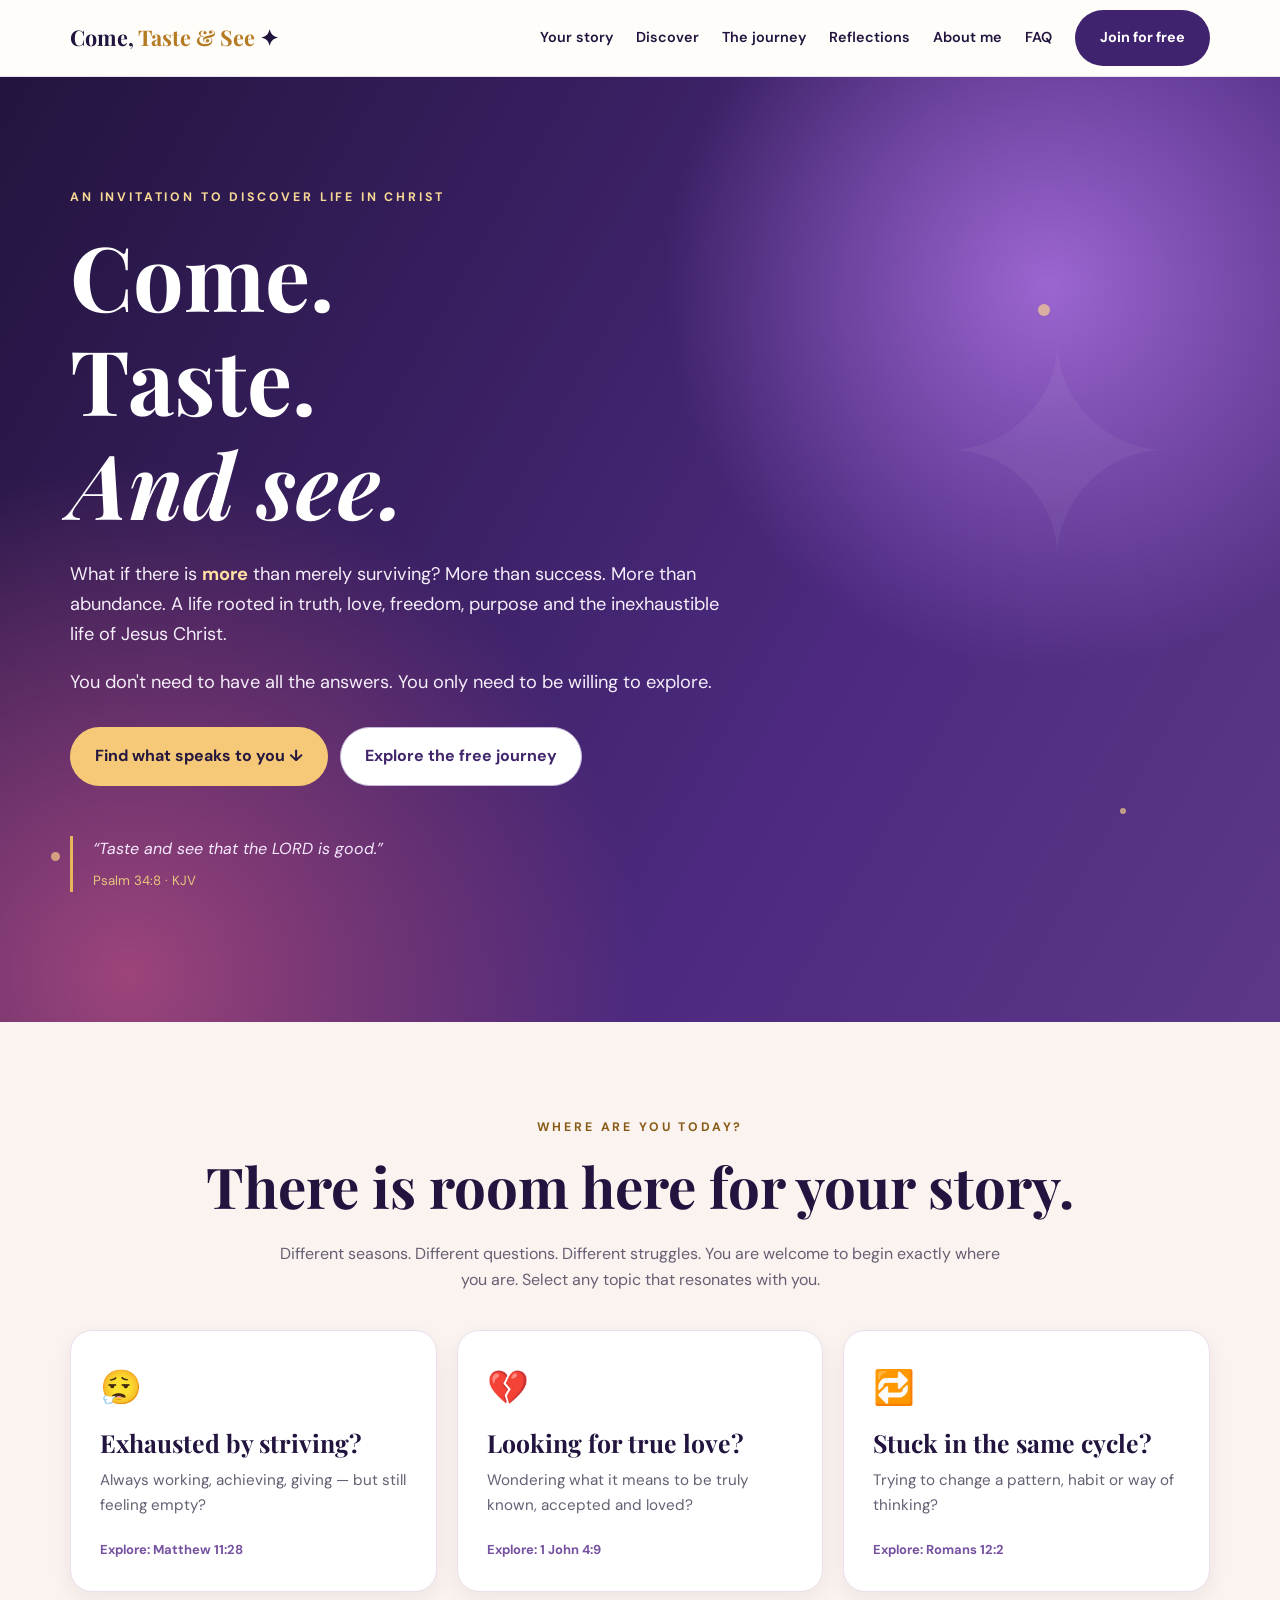
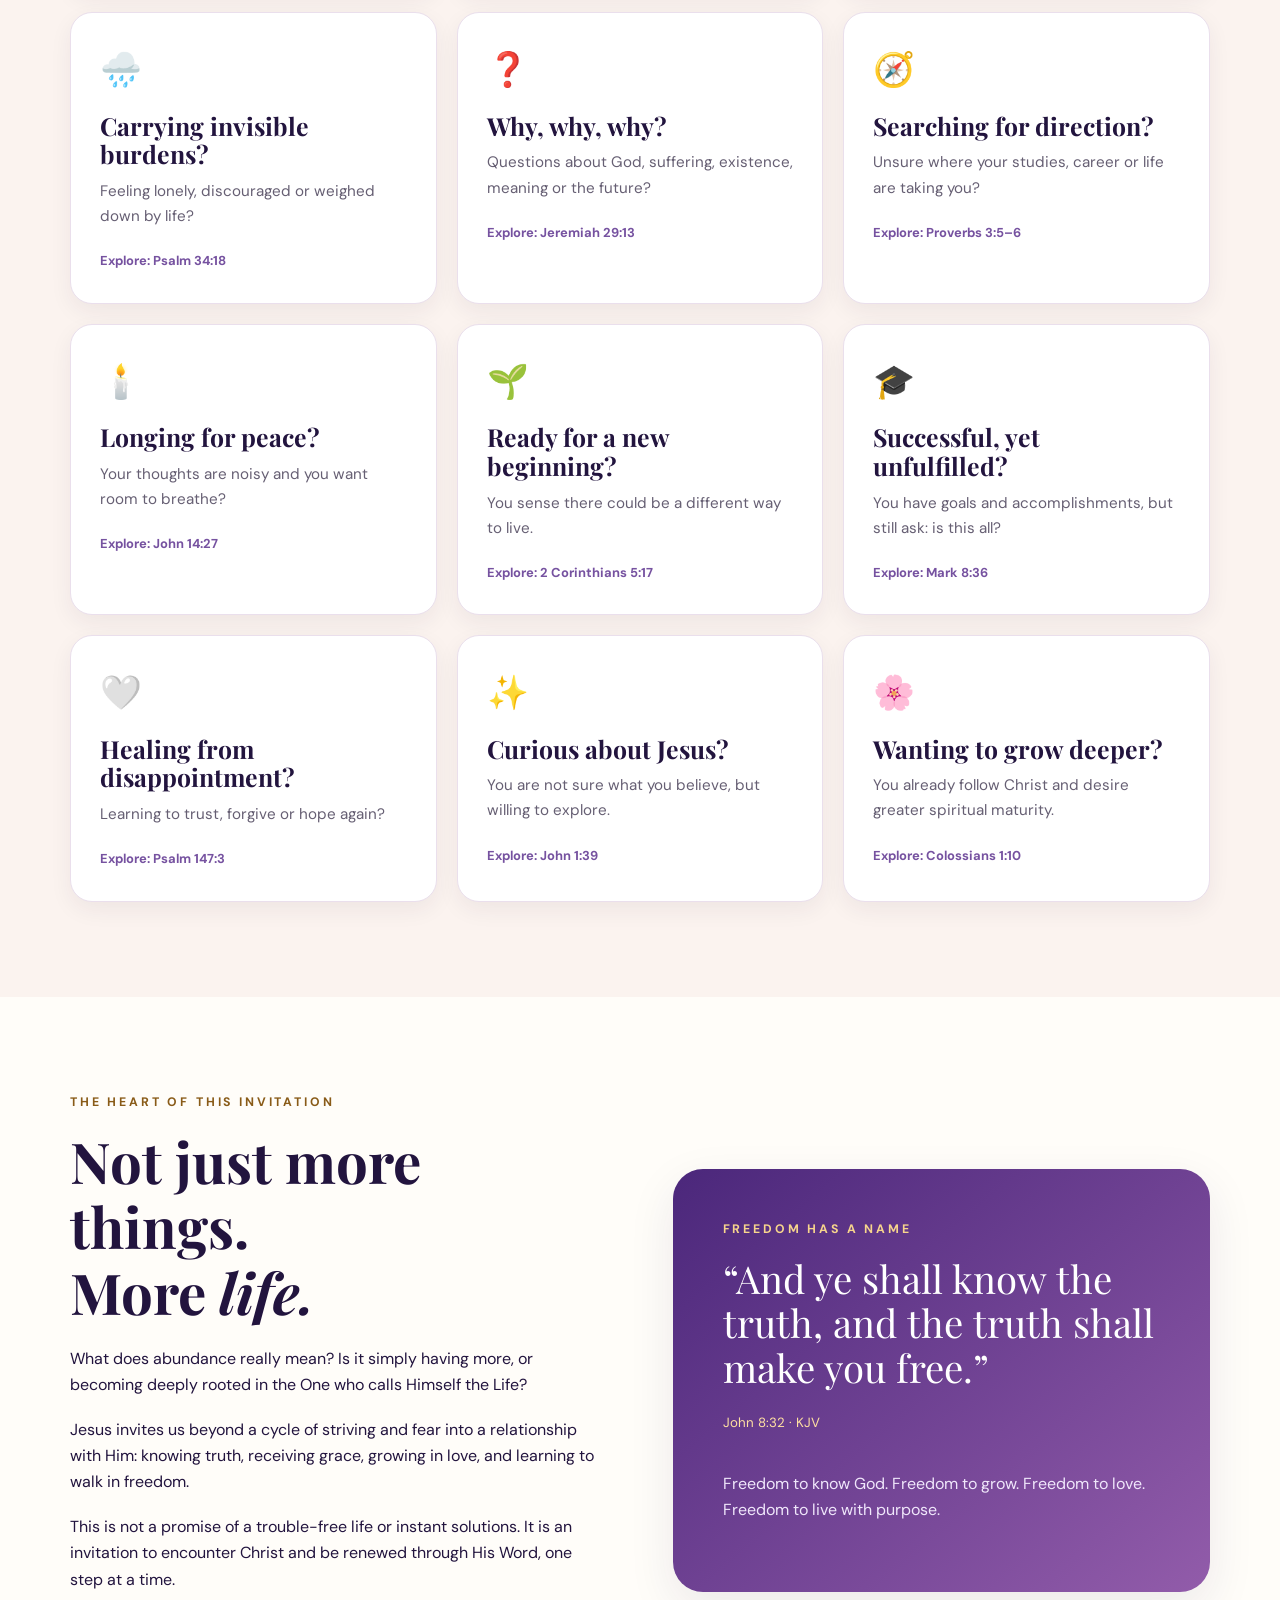
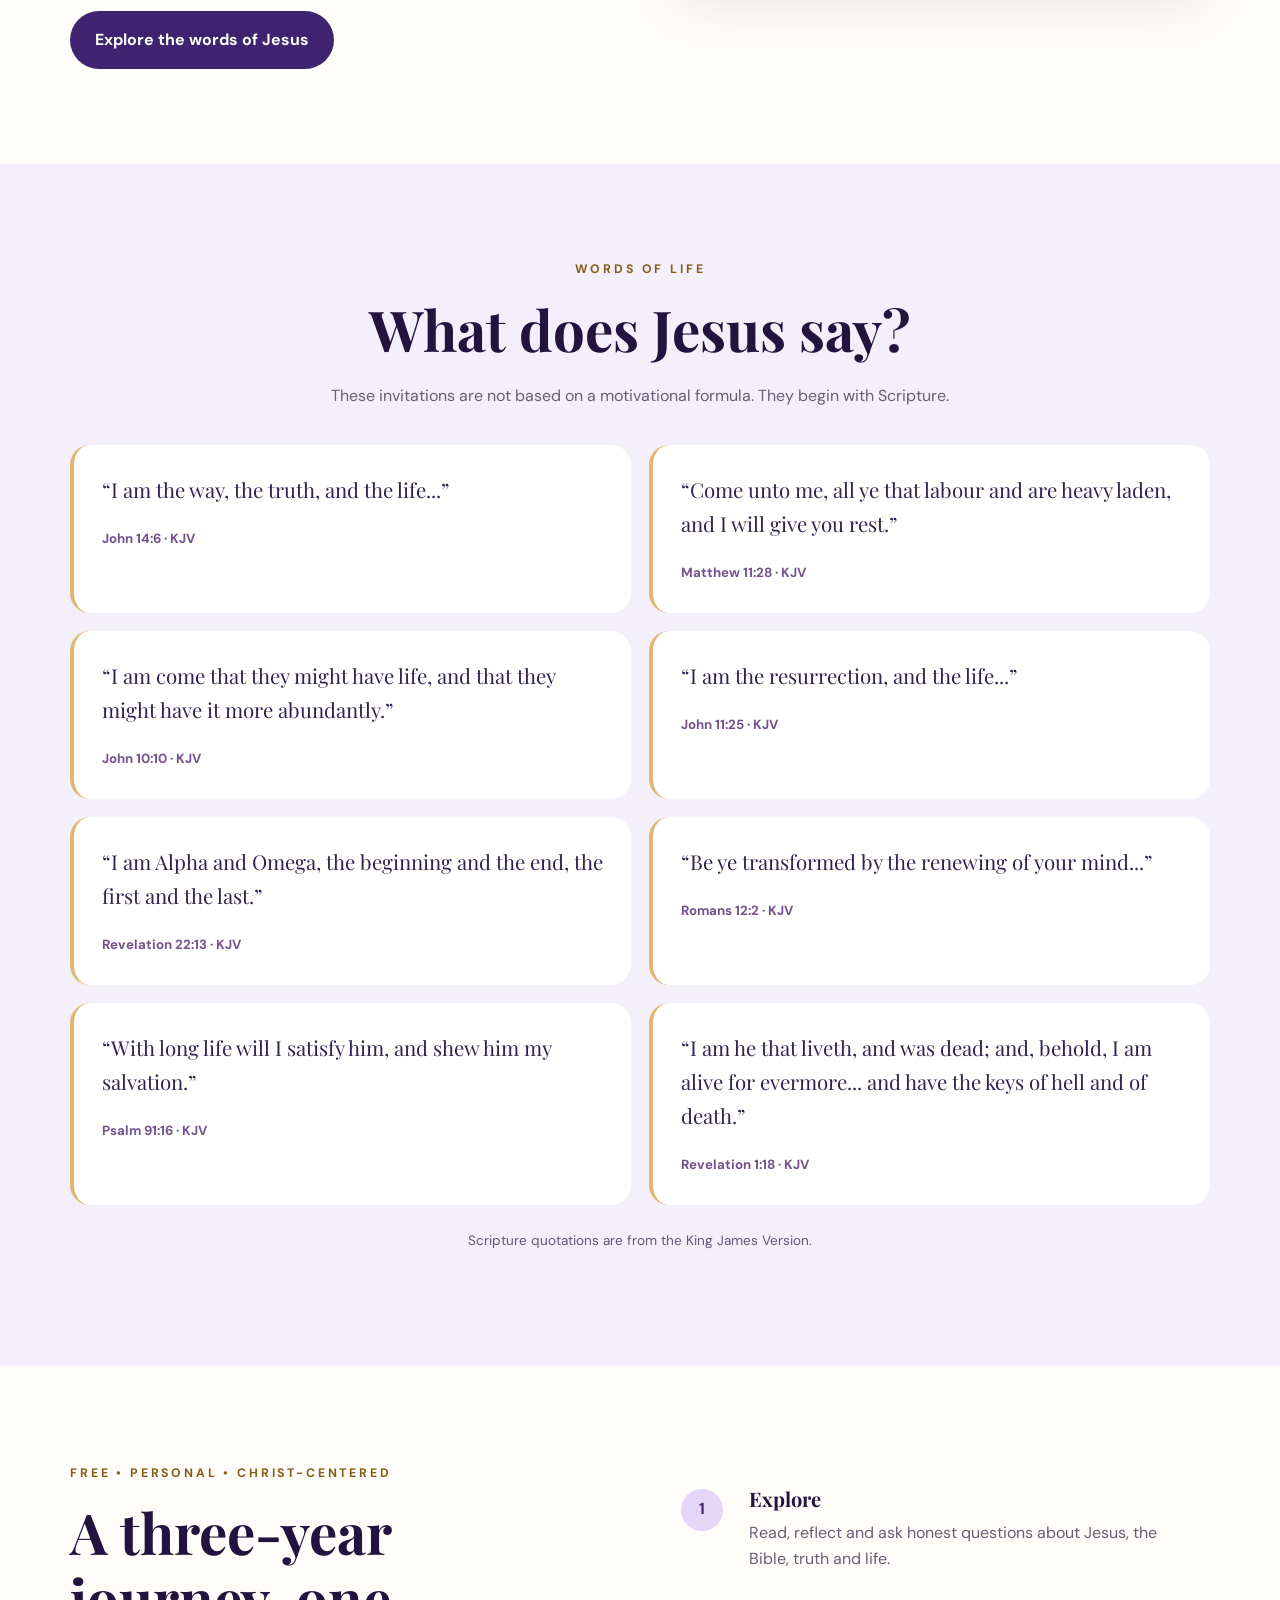
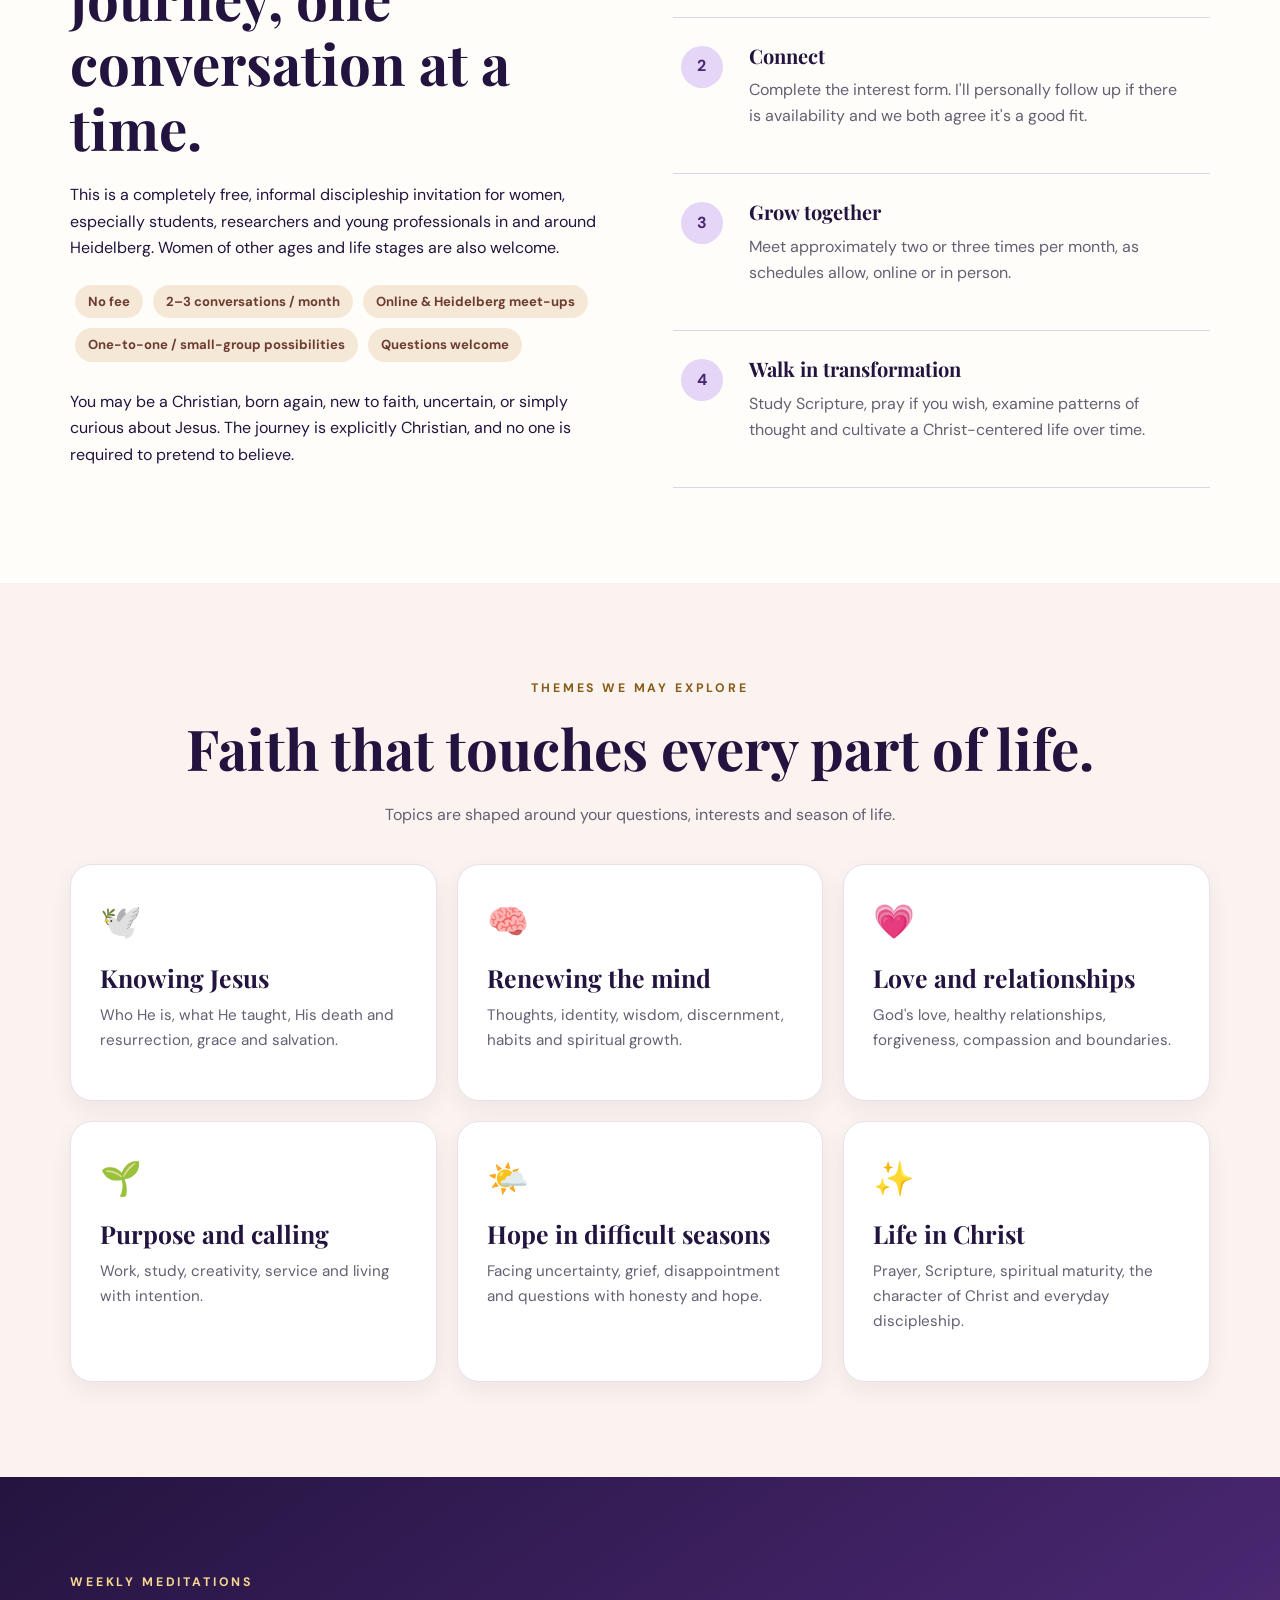
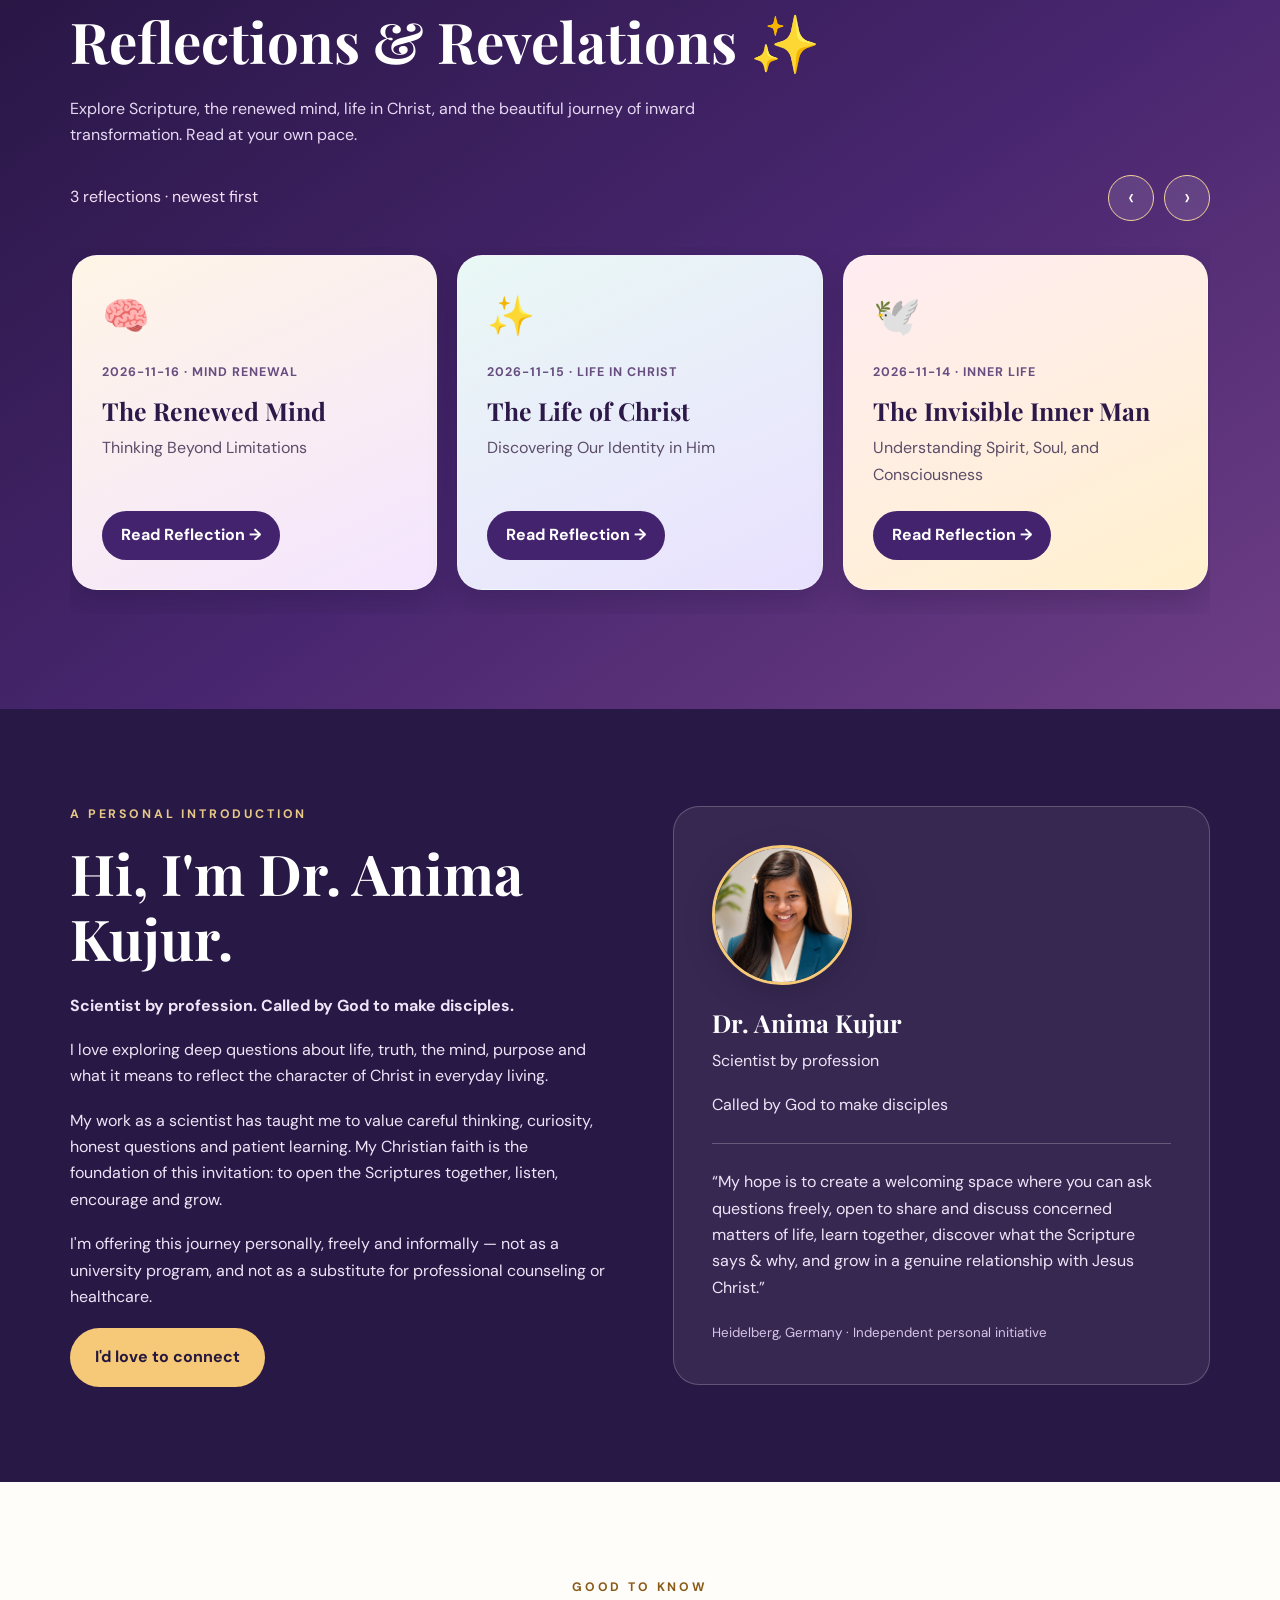
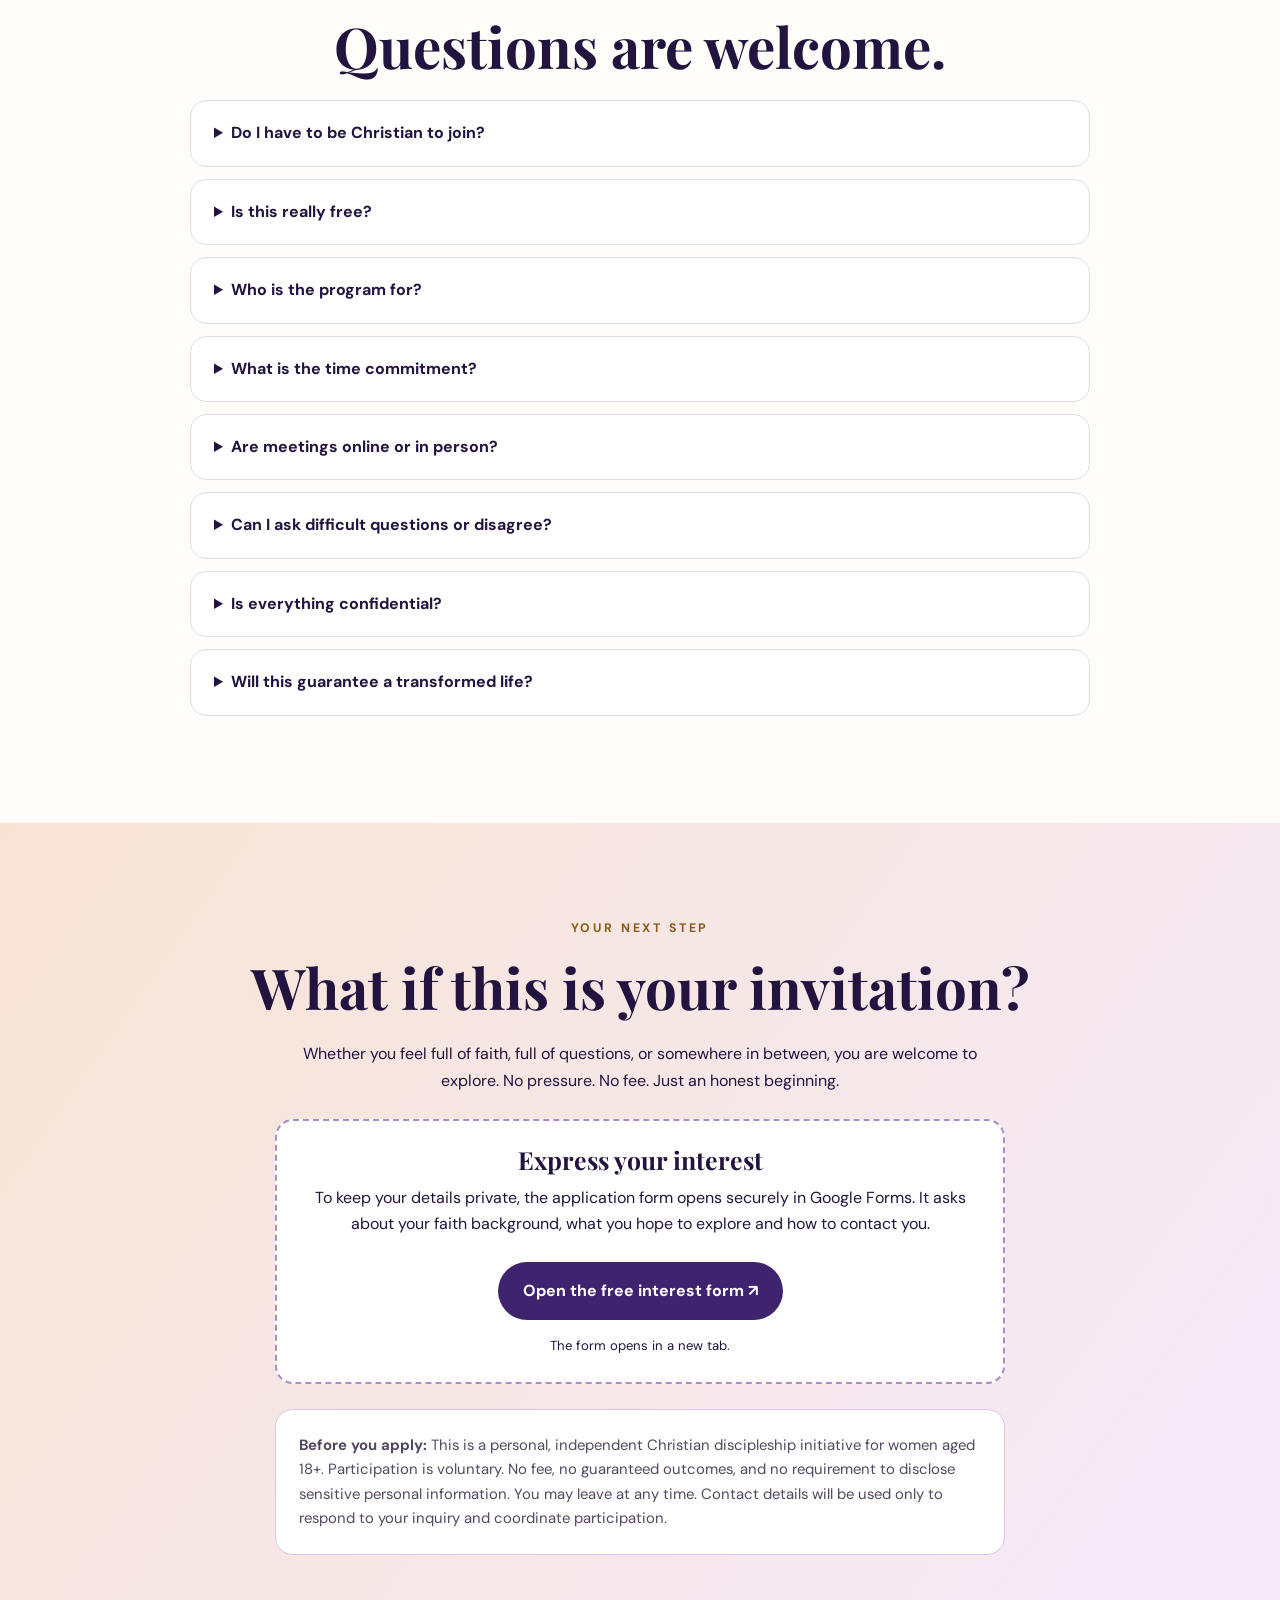
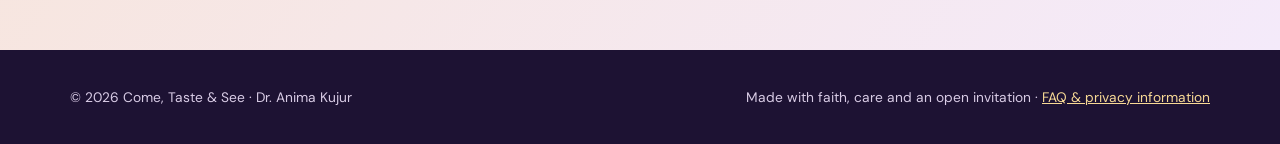
==== commit 62875074: "Enhance index.html with reflections and bio updates Added reflections section and updated the bio se" ====
--- a/index.html
+++ b/index.html
@@ -13,14 +13,51 @@
   border: 3px solid #f5c978;
   box-shadow: 0 8px 30px rgba(0, 0, 0, 0.18);
 }
-</style></head><body><header class="nav"><div class="container navinner"><a class="logo" href="#home">Come, <span>Taste & See</span> ✦</a><button class="menu" aria-label="Toggle navigation" aria-expanded="false">☰</button><nav class="navlinks" aria-label="Main navigation"><a href="#questions">Your story</a><a href="#truth">Discover</a><a href="#journey">The journey</a><a href="#about">About me</a><a href="#faq">FAQ</a><a class="btn dark" href="#join">Join for free</a></nav></div></header>
+</style>
+<link rel="stylesheet" href="reflections.css">
+</head><script src="reflections.js" defer></script>
+<body><header class="nav"><div class="container navinner"><a class="logo" href="#home">Come, <span>Taste & See</span> ✦</a><button class="menu" aria-label="Toggle navigation" aria-expanded="false">☰</button><nav class="navlinks" aria-label="Main navigation"><a href="#questions">Your story</a><a href="#truth">Discover</a><a href="#journey">The journey</a>
+<a href="#reflections">Reflections</a><a href="#about">About me</a><a href="#faq">FAQ</a><a class="btn dark" href="#join">Join for free</a></nav></div></header>
 <main><section class="hero" id="home"><i class="sparkle s1"></i><i class="sparkle s2"></i><i class="sparkle s3"></i><div class="container"><div class="eyebrow">An invitation to discover life in Christ</div><h1>Come.<br>Taste.<br><em>And see.</em></h1><p>What if there is <strong>more</strong> than merely surviving? More than success. More than abundance. A life rooted in truth, love, freedom, purpose and the inexhaustible life of Jesus Christ.</p><p>You don't need to have all the answers. You only need to be willing to explore.</p><div class="actions"><a href="#questions" class="btn primary">Find what speaks to you ↓</a><a href="#join" class="btn secondary">Explore the free journey</a></div><div class="hero-quote">“Taste and see that the LORD is good.” <small>Psalm 34:8 · KJV</small></div></div></section>
 <section id="questions" class="light"><div class="container"><div class="center reveal"><div class="eyebrow">Where are you today?</div><h2>There is room here for your story.</h2><p>Different seasons. Different questions. Different struggles. You are welcome to begin exactly where you are. Select any topic that resonates with you.</p></div><div class="grid" id="topics"></div></div></section>
 <section id="truth"><div class="container feature"><div class="reveal"><div class="eyebrow">The heart of this invitation</div><h2>Not just more things.<br>More <em>life.</em></h2><p>What does abundance really mean? Is it simply having more, or becoming deeply rooted in the One who calls Himself the Life?</p><p>Jesus invites us beyond a cycle of striving and fear into a relationship with Him: knowing truth, receiving grace, growing in love, and learning to walk in freedom.</p><p>This is not a promise of a trouble-free life or instant solutions. It is an invitation to encounter Christ and be renewed through His Word, one step at a time.</p><a href="#scripture" class="btn dark">Explore the words of Jesus</a></div><div class="quote-card reveal"><div class="eyebrow" style="color:#f7d58c">Freedom has a name</div><blockquote>“And ye shall know the truth, and the truth shall make you free.”</blockquote><small>John 8:32 · KJV</small><p style="margin-top:35px;color:#f0e7fb">Freedom to know God. Freedom to grow. Freedom to love. Freedom to live with purpose.</p></div></div></section>
 <section id="scripture" class="lavender"><div class="container"><div class="center reveal"><div class="eyebrow">Words of life</div><h2>What does Jesus say?</h2><p>These invitations are not based on a motivational formula. They begin with Scripture.</p></div><div class="verse-grid"><div class="scripture reveal"><p>“I am the way, the truth, and the life...”</p><span>John 14:6 · KJV</span></div><div class="scripture reveal"><p>“Come unto me, all ye that labour and are heavy laden, and I will give you rest.”</p><span>Matthew 11:28 · KJV</span></div><div class="scripture reveal"><p>“I am come that they might have life, and that they might have it more abundantly.”</p><span>John 10:10 · KJV</span></div><div class="scripture reveal"><p>“I am the resurrection, and the life...”</p><span>John 11:25 · KJV</span></div><div class="scripture reveal"><p>“I am Alpha and Omega, the beginning and the end, the first and the last.”</p><span>Revelation 22:13 · KJV</span></div><div class="scripture reveal"><p>“Be ye transformed by the renewing of your mind...”</p><span>Romans 12:2 · KJV</span></div><div class="scripture reveal"><p>“With long life will I satisfy him, and shew him my salvation.”</p><span>Psalm 91:16 · KJV</span></div><div class="scripture reveal"><p>“I am he that liveth, and was dead; and, behold, I am alive for evermore... and have the keys of hell and of death.”</p><span>Revelation 1:18 · KJV</span></div></div><p class="center" style="margin-top:25px;font-size:.85rem;color:#655776">Scripture quotations are from the King James Version.</p></div></section>
 <section id="journey"><div class="container feature"><div class="reveal"><div class="eyebrow">Free • Personal • Christ-centered</div><h2>A three-year journey, one conversation at a time.</h2><p>This is a completely free, informal discipleship invitation for women, especially students, researchers and young professionals in and around Heidelberg. Women of other ages and life stages are also welcome.</p><div><span class="pill">No fee</span><span class="pill">2–3 conversations / month</span><span class="pill">Online & Heidelberg meet-ups</span><span class="pill">One-to-one / small-group possibilities</span><span class="pill">Questions welcome</span></div><p style="margin-top:22px">You may be a Christian, born again, new to faith, uncertain, or simply curious about Jesus. The journey is explicitly Christian, and no one is required to pretend to believe.</p></div><div class="steps reveal"><div class="step"><h3>Explore</h3><p>Read, reflect and ask honest questions about Jesus, the Bible, truth and life.</p></div><div class="step"><h3>Connect</h3><p>Complete the interest form. I'll personally follow up if there is availability and we both agree it's a good fit.</p></div><div class="step"><h3>Grow together</h3><p>Meet approximately two or three times per month, as schedules allow, online or in person.</p></div><div class="step"><h3>Walk in transformation</h3><p>Study Scripture, pray if you wish, examine patterns of thought and cultivate a Christ-centered life over time.</p></div></div></div></section>
 <section class="light"><div class="container"><div class="center reveal"><div class="eyebrow">Themes we may explore</div><h2>Faith that touches every part of life.</h2><p>Topics are shaped around your questions, interests and season of life.</p></div><div class="grid"><div class="tile reveal"><div class="emoji">🕊️</div><h3>Knowing Jesus</h3><p>Who He is, what He taught, His death and resurrection, grace and salvation.</p></div><div class="tile reveal"><div class="emoji">🧠</div><h3>Renewing the mind</h3><p>Thoughts, identity, wisdom, discernment, habits and spiritual growth.</p></div><div class="tile reveal"><div class="emoji">💗</div><h3>Love and relationships</h3><p>God's love, healthy relationships, forgiveness, compassion and boundaries.</p></div><div class="tile reveal"><div class="emoji">🌱</div><h3>Purpose and calling</h3><p>Work, study, creativity, service and living with intention.</p></div><div class="tile reveal"><div class="emoji">🌤️</div><h3>Hope in difficult seasons</h3><p>Facing uncertainty, grief, disappointment and questions with honesty and hope.</p></div><div class="tile reveal"><div class="emoji">✨</div><h3>Life in Christ</h3><p>Prayer, Scripture, spiritual maturity, the character of Christ and everyday discipleship.</p></div></div></div></section>
-<section id="about" class="bio"><div class="container feature"><div class="reveal"><div class="eyebrow">A personal introduction</div><h2>Hi, I'm Dr. Anima Kujur.</h2><p><strong>Scientist by profession. Called by God to make disciples.</strong></p><p>I love exploring deep questions about life, truth, the mind, purpose and what it means to reflect the character of Christ in everyday living.</p><p>My work as a scientist has taught me to value careful thinking, curiosity, honest questions and patient learning. My Christian faith is the foundation of this invitation: to open the Scriptures together, listen, encourage and grow.</p><p>I'm offering this journey personally, freely and informally — not as a university program, and not as a substitute for professional counseling or healthcare.</p><a class="btn primary" href="#join">I'd love to connect</a></div><div class="bio-card reveal"><img
+<section class="reflections-section" id="reflections">
+  <div class="container">
+    <div class="eyebrow">Weekly meditations</div>
+    <h2>Reflections &amp; Revelations ✨</h2>
+    <p class="ref-intro">
+      Explore Scripture, the renewed mind, life in Christ,
+      and the beautiful journey of inward transformation.
+      Read at your own pace.
+    </p>
+
+    <div class="ref-toolbar">
+      <span id="reflectionStatus"
+            class="ref-status"
+            aria-live="polite">
+        Loading reflections…
+      </span>
+      <div class="ref-controls">
+        <button type="button" id="refPrev"
+                class="ref-arrow"
+                aria-label="Previous reflections">‹</button>
+        <button type="button" id="refNext"
+                class="ref-arrow"
+                aria-label="Next reflections">›</button>
+      </div>
+    </div>
+
+    <div id="reflectionTrack"
+         class="ref-track"
+         aria-label="Reflections, newest first">
+    </div>
+  </div>
+</section>
+
+  <section id="about" class="bio"><div class="container feature"><div class="reveal"><div class="eyebrow">A personal introduction</div><h2>Hi, I'm Dr. Anima Kujur.</h2><p><strong>Scientist by profession. Called by God to make disciples.</strong></p><p>I love exploring deep questions about life, truth, the mind, purpose and what it means to reflect the character of Christ in everyday living.</p><p>My work as a scientist has taught me to value careful thinking, curiosity, honest questions and patient learning. My Christian faith is the foundation of this invitation: to open the Scriptures together, listen, encourage and grow.</p><p>I'm offering this journey personally, freely and informally — not as a university program, and not as a substitute for professional counseling or healthcare.</p><a class="btn primary" href="#join">I'd love to connect</a></div><div class="bio-card reveal"><img
   src="anima.png"
   alt="Portrait of Dr. Anima Kujur"
   class="profile-photo"
--- a/reflections.css
+++ b/reflections.css
@@ -0,0 +1,12 @@
+/* Reflections & Revelations: add as linked stylesheet */
+.reflections-section{background:linear-gradient(145deg,#24143f,#48266f 55%,#6e3e85);color:#fff;overflow:hidden}
+.reflections-section .eyebrow{color:#f7d78e}.reflections-section .ref-intro{color:#e7d9f4;max-width:700px}
+.ref-toolbar{display:flex;align-items:center;justify-content:space-between;gap:16px;margin:26px 0}
+.ref-controls{display:flex;gap:10px}.ref-arrow{width:46px;height:46px;border-radius:50%;border:1px solid #f3d49a;background:#ffffff1b;color:#fff;font-size:1.45rem;cursor:pointer}
+.ref-arrow:hover{background:#f6c979;color:#2b1647}.ref-arrow:disabled{opacity:.35;cursor:default}
+.ref-track{display:grid;grid-auto-flow:column;grid-auto-columns:calc((100% - 40px)/3);gap:20px;overflow-x:auto;scroll-snap-type:x mandatory;scrollbar-width:thin;scrollbar-color:#d5b5e2 transparent;padding:8px 2px 24px}
+.ref-card{scroll-snap-align:start;min-width:0;border-radius:25px;padding:29px;display:flex;flex-direction:column;min-height:335px;box-shadow:0 12px 28px #150d2b35;border:1px solid #ffffff55;background:linear-gradient(155deg,#fff5e6,#f4e5ff);color:#2c1849}
+.ref-card:nth-child(3n+2){background:linear-gradient(155deg,#e9f8f5,#e9e1ff)}.ref-card:nth-child(3n+3){background:linear-gradient(155deg,#ffecf2,#fff1ce)}
+.ref-icon{font-size:2.4rem}.ref-date{font-size:.78rem;letter-spacing:.08em;text-transform:uppercase;color:#684e80;font-weight:700;margin:14px 0}.ref-card h3{font-size:1.55rem}.ref-card p{color:#5b4d68}.ref-read{margin-top:auto;align-self:flex-start;background:#44236e;color:white;text-decoration:none;border-radius:30px;padding:11px 19px;font-weight:700}
+.ref-read:hover{background:#73449d}.ref-status{color:#f4ddf5}
+@media(max-width:900px){.ref-track{grid-auto-columns:calc((100% - 20px)/2)}}@media(max-width:600px){.ref-track{grid-auto-columns:88%}.ref-card{min-height:310px}}
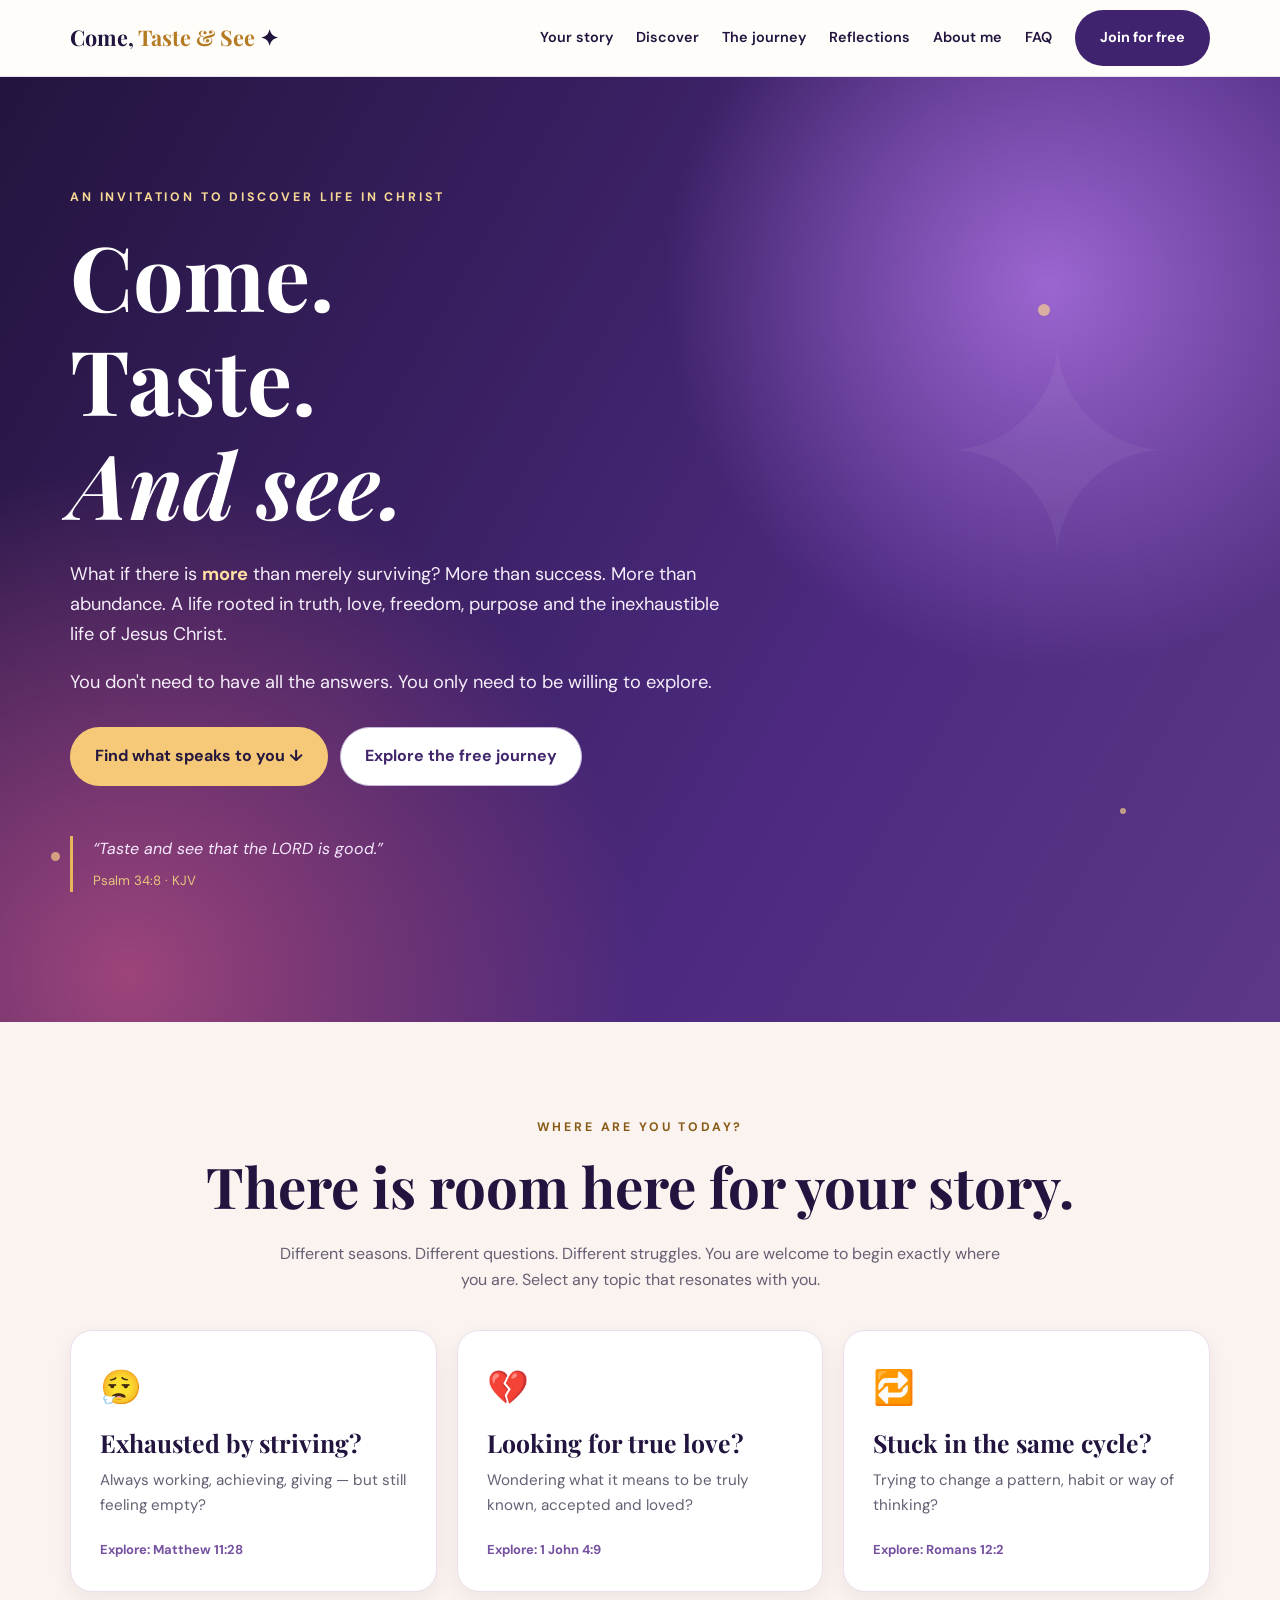
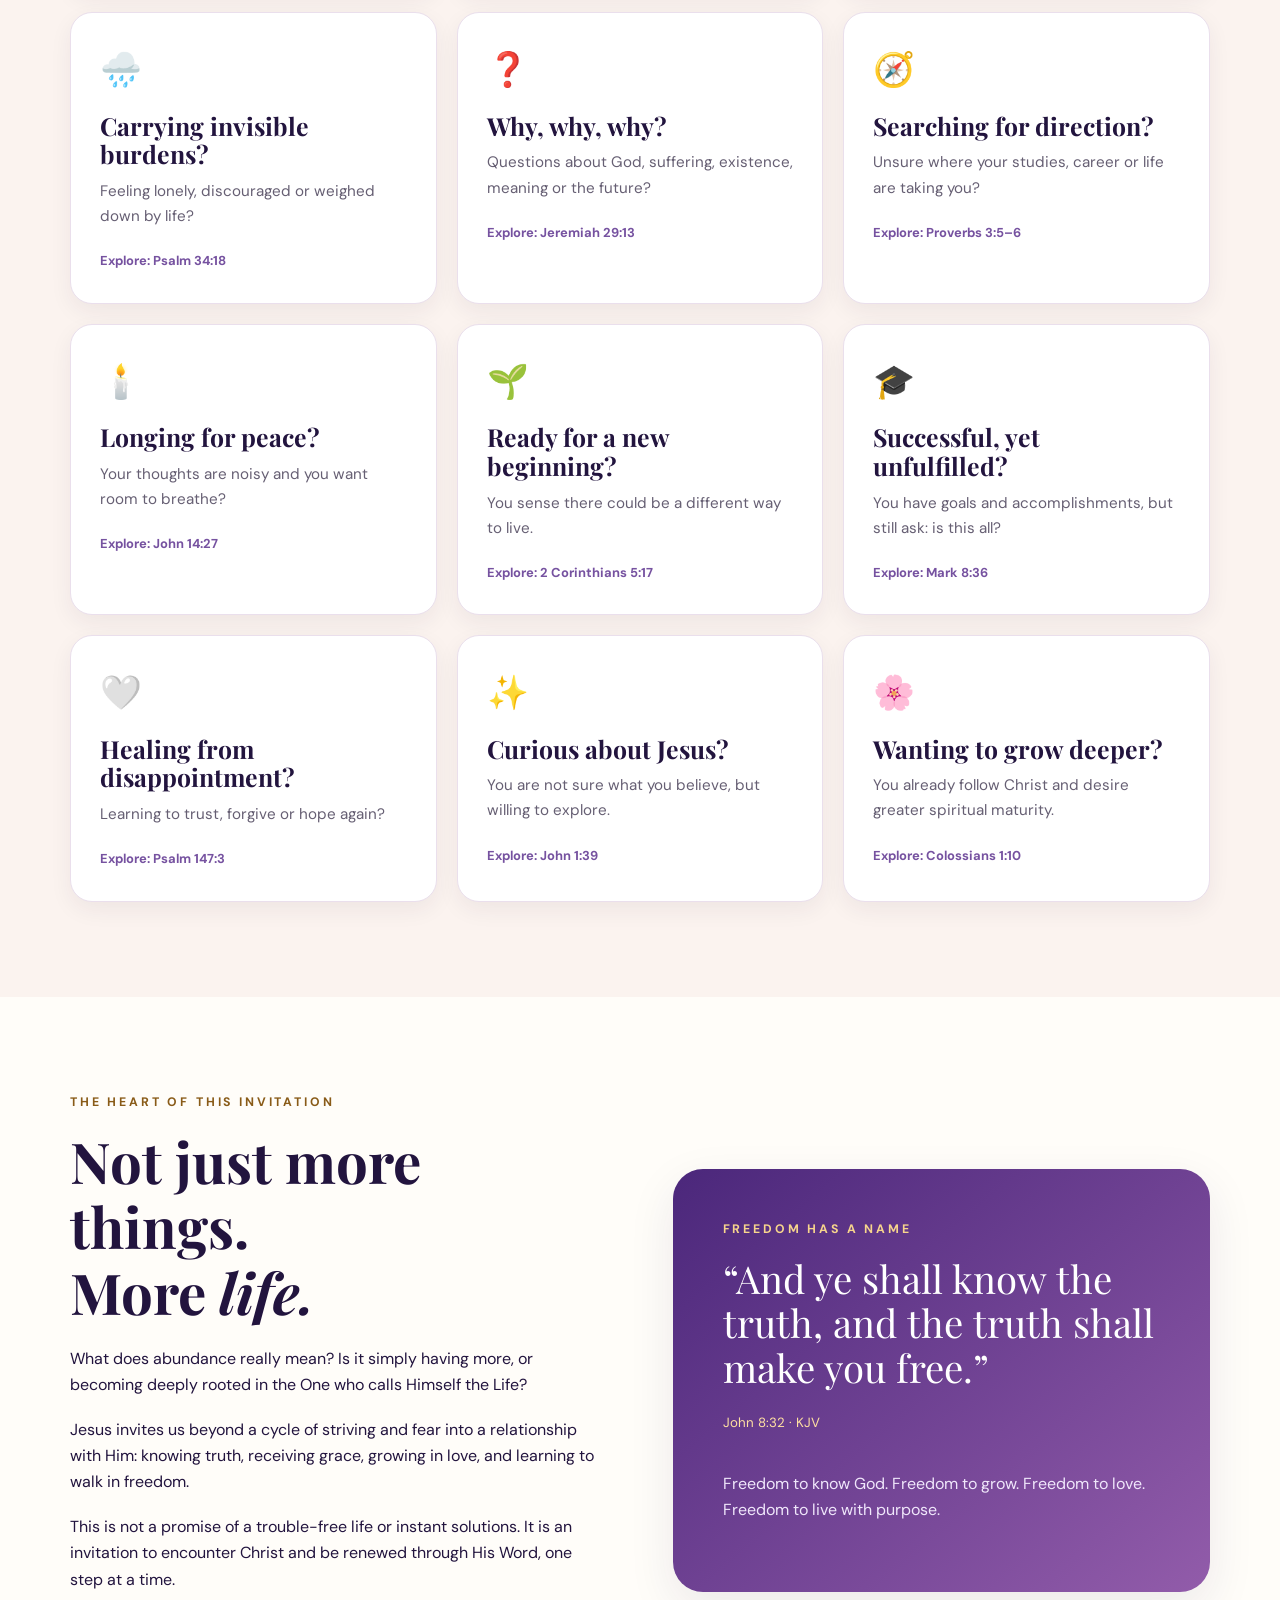
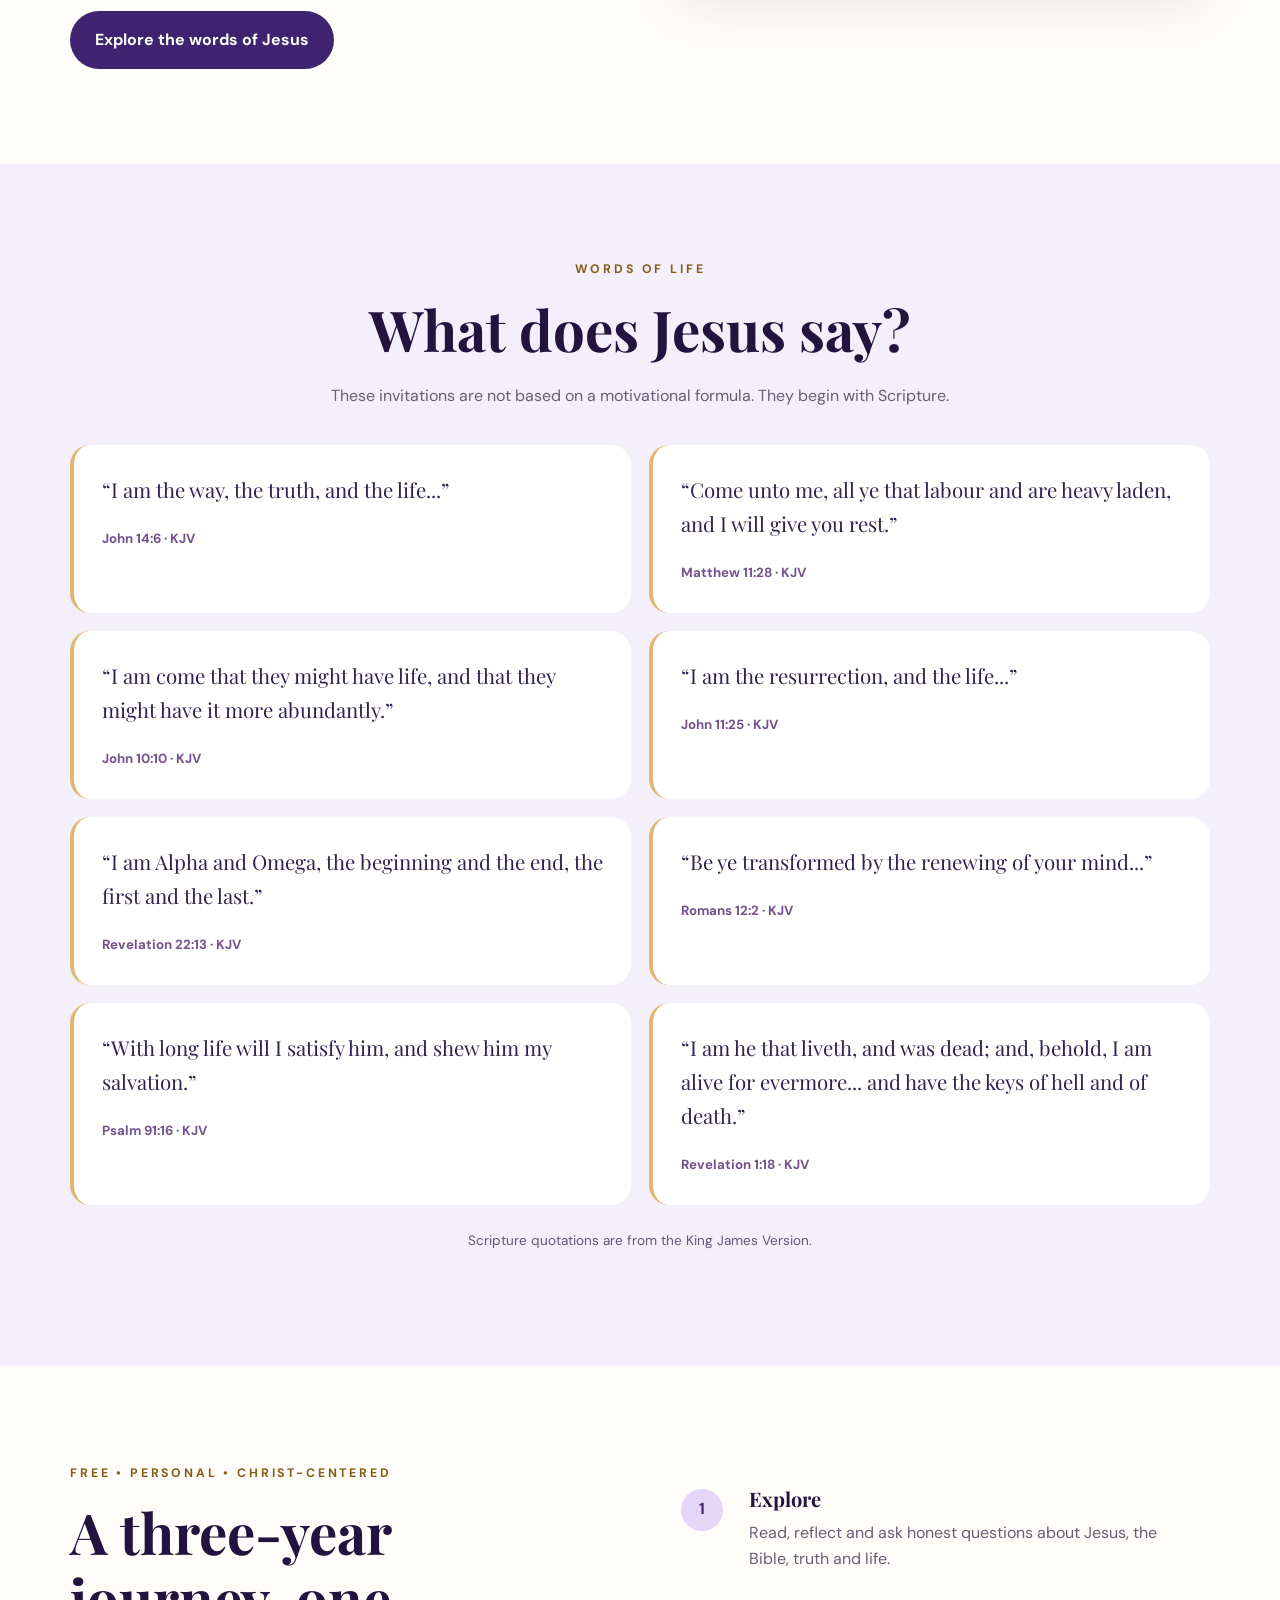
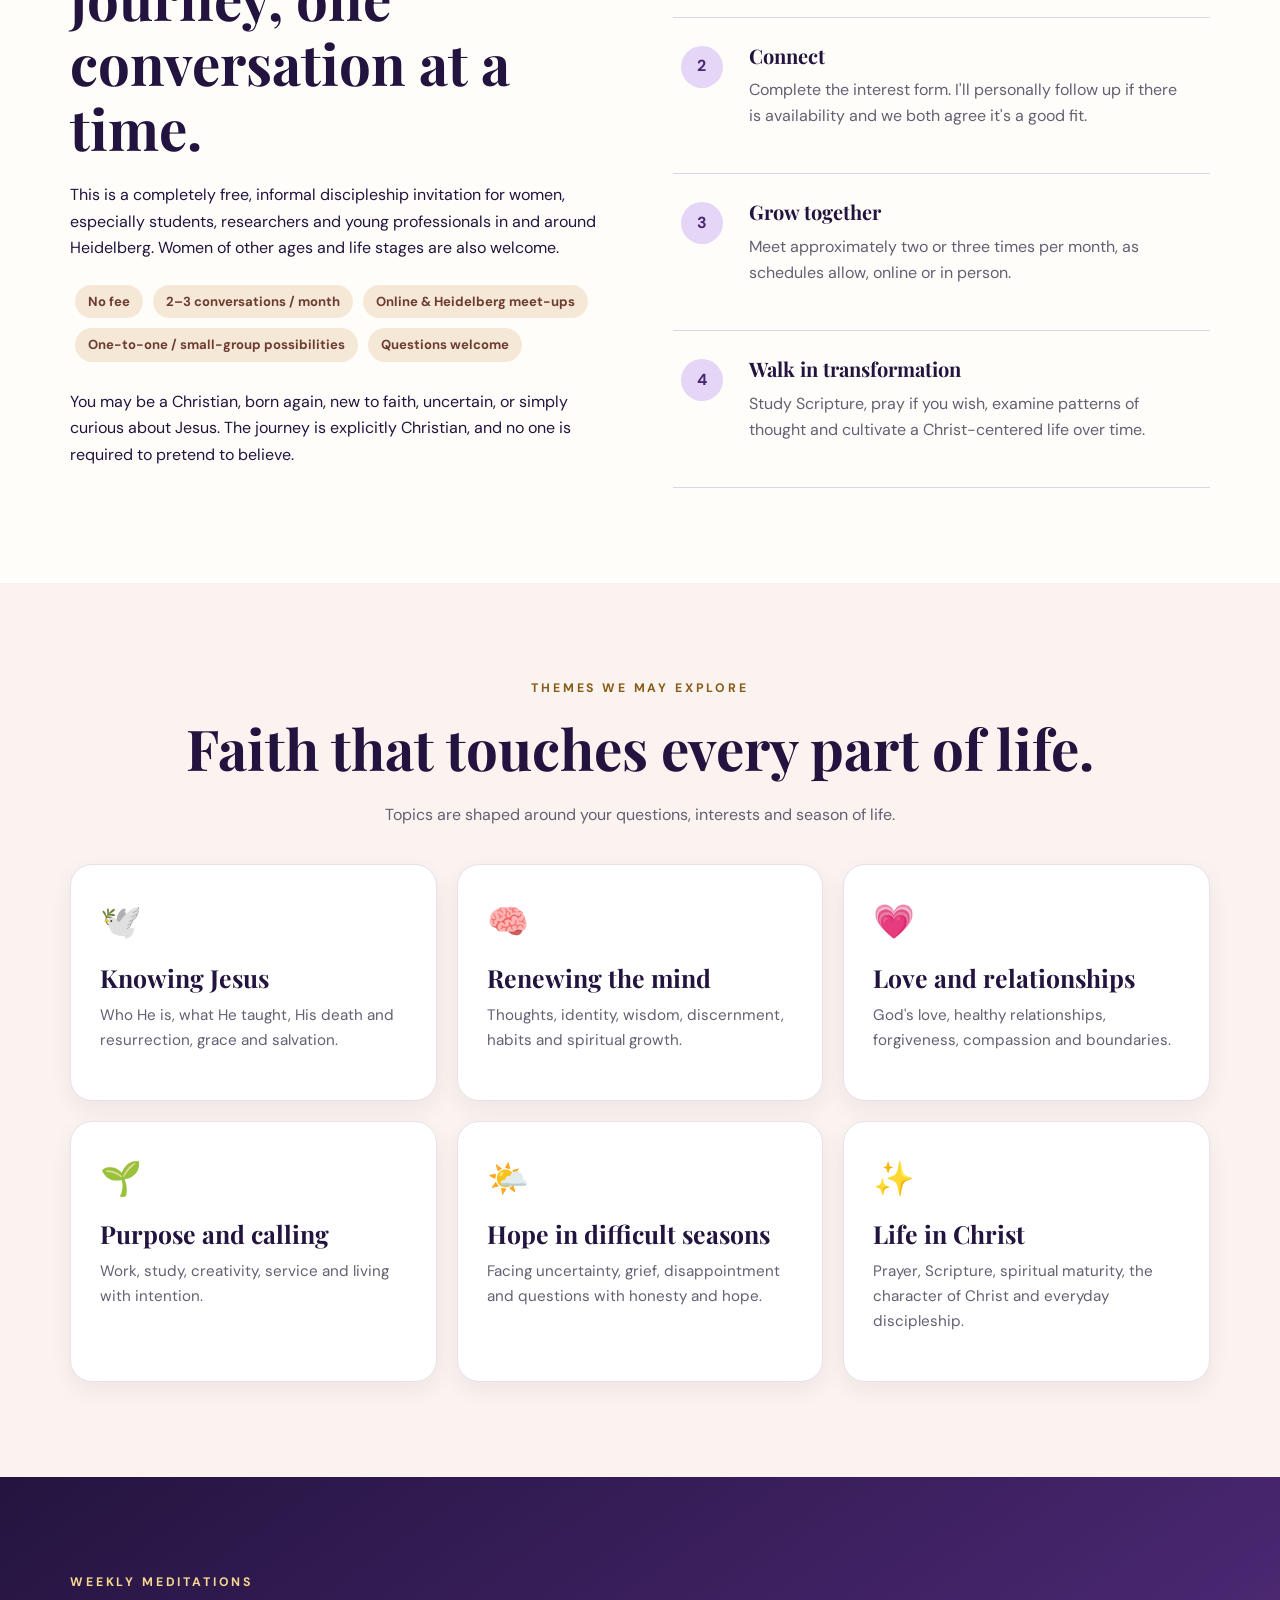
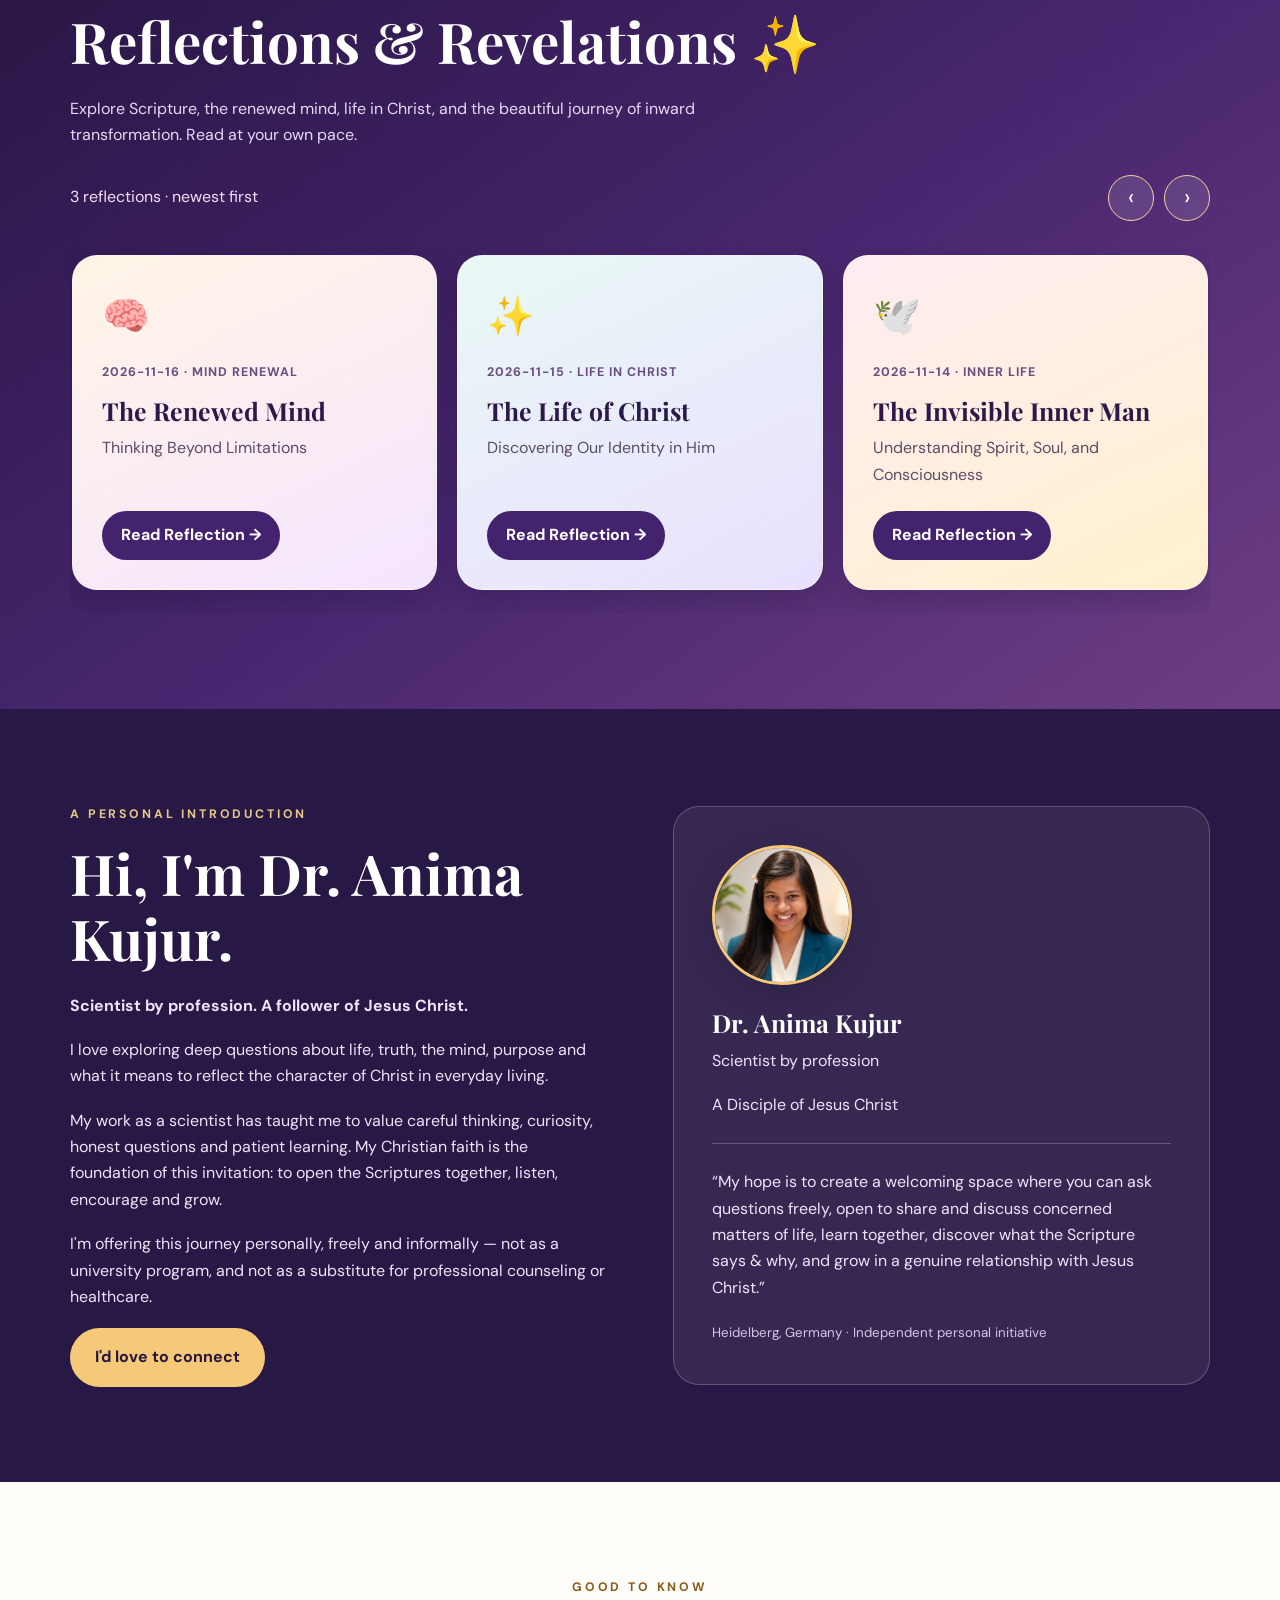
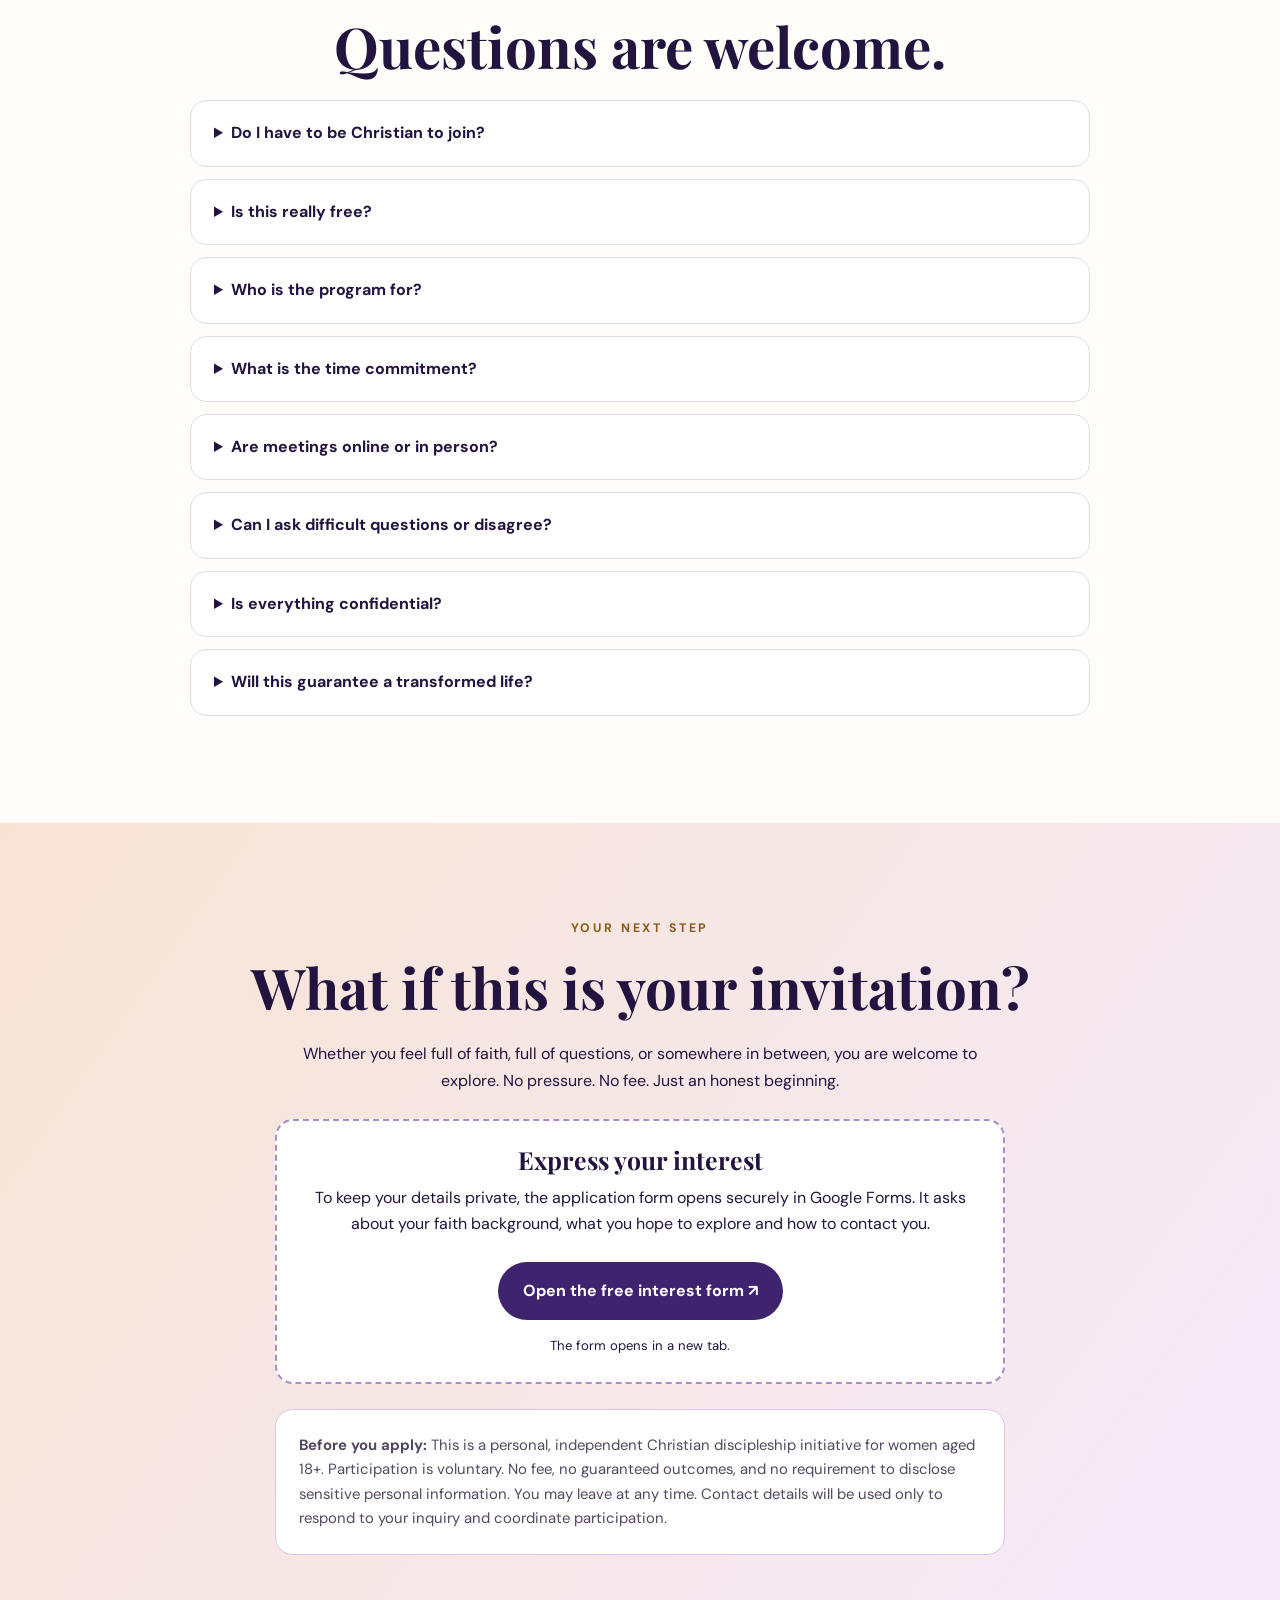
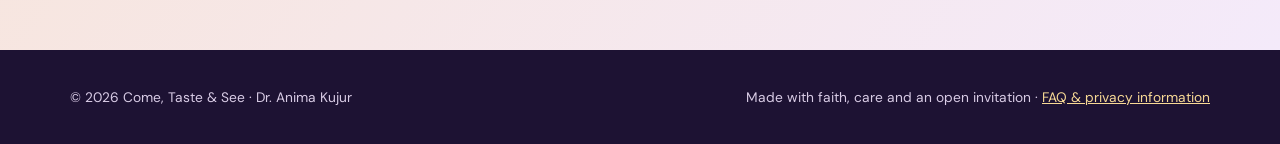
==== commit e19f33ba: "Revise personal introduction in index.html Updated the personal introduction section for clarity and" ====
--- a/index.html
+++ b/index.html
@@ -15,7 +15,7 @@
 }
 </style>
 <link rel="stylesheet" href="reflections.css">
-</head><script src="reflections.js" defer></script>
+</head>
 <body><header class="nav"><div class="container navinner"><a class="logo" href="#home">Come, <span>Taste & See</span> ✦</a><button class="menu" aria-label="Toggle navigation" aria-expanded="false">☰</button><nav class="navlinks" aria-label="Main navigation"><a href="#questions">Your story</a><a href="#truth">Discover</a><a href="#journey">The journey</a>
 <a href="#reflections">Reflections</a><a href="#about">About me</a><a href="#faq">FAQ</a><a class="btn dark" href="#join">Join for free</a></nav></div></header>
 <main><section class="hero" id="home"><i class="sparkle s1"></i><i class="sparkle s2"></i><i class="sparkle s3"></i><div class="container"><div class="eyebrow">An invitation to discover life in Christ</div><h1>Come.<br>Taste.<br><em>And see.</em></h1><p>What if there is <strong>more</strong> than merely surviving? More than success. More than abundance. A life rooted in truth, love, freedom, purpose and the inexhaustible life of Jesus Christ.</p><p>You don't need to have all the answers. You only need to be willing to explore.</p><div class="actions"><a href="#questions" class="btn primary">Find what speaks to you ↓</a><a href="#join" class="btn secondary">Explore the free journey</a></div><div class="hero-quote">“Taste and see that the LORD is good.” <small>Psalm 34:8 · KJV</small></div></div></section>
@@ -57,13 +57,13 @@
   </div>
 </section>
 
-  <section id="about" class="bio"><div class="container feature"><div class="reveal"><div class="eyebrow">A personal introduction</div><h2>Hi, I'm Dr. Anima Kujur.</h2><p><strong>Scientist by profession. Called by God to make disciples.</strong></p><p>I love exploring deep questions about life, truth, the mind, purpose and what it means to reflect the character of Christ in everyday living.</p><p>My work as a scientist has taught me to value careful thinking, curiosity, honest questions and patient learning. My Christian faith is the foundation of this invitation: to open the Scriptures together, listen, encourage and grow.</p><p>I'm offering this journey personally, freely and informally — not as a university program, and not as a substitute for professional counseling or healthcare.</p><a class="btn primary" href="#join">I'd love to connect</a></div><div class="bio-card reveal"><img
+  <section id="about" class="bio"><div class="container feature"><div class="reveal"><div class="eyebrow">A personal introduction</div><h2>Hi, I'm Dr. Anima Kujur.</h2><p><strong>Scientist by profession. A follower of Jesus Christ.</strong></p><p>I love exploring deep questions about life, truth, the mind, purpose and what it means to reflect the character of Christ in everyday living.</p><p>My work as a scientist has taught me to value careful thinking, curiosity, honest questions and patient learning. My Christian faith is the foundation of this invitation: to open the Scriptures together, listen, encourage and grow.</p><p>I'm offering this journey personally, freely and informally — not as a university program, and not as a substitute for professional counseling or healthcare.</p><a class="btn primary" href="#join">I'd love to connect</a></div><div class="bio-card reveal"><img
   src="anima.png"
   alt="Portrait of Dr. Anima Kujur"
   class="profile-photo"
   loading="lazy"
   style="width:140px; height:140px; max-width:140px; border-radius:50%; object-fit:cover; object-position:center 25%; display:block; margin-bottom:24px; border:3px solid #f5c978;"
-/><h3>Dr. Anima Kujur</h3><p>Scientist by profession</p><p>Called by God to make disciples</p><hr style="border:0;border-top:1px solid #ffffff3b;margin:25px 0"><p>“My hope is to create a welcoming space where you can ask questions freely, open to share and discuss concerned matters of life, learn together, discover what the Scripture says & why, and grow in a genuine relationship with Jesus Christ.”</p><small style="color:#d8c4e6">Heidelberg, Germany · Independent personal initiative</small></div></div></section>
+/><h3>Dr. Anima Kujur</h3><p>Scientist by profession</p><p>A Disciple of Jesus Christ</p><hr style="border:0;border-top:1px solid #ffffff3b;margin:25px 0"><p>“My hope is to create a welcoming space where you can ask questions freely, open to share and discuss concerned matters of life, learn together, discover what the Scripture says & why, and grow in a genuine relationship with Jesus Christ.”</p><small style="color:#d8c4e6">Heidelberg, Germany · Independent personal initiative</small></div></div></section>
 <section id="faq"><div class="container" style="max-width:900px"><div class="center reveal"><div class="eyebrow">Good to know</div><h2>Questions are welcome.</h2></div><div class="faq"><details><summary>Do I have to be Christian to join?</summary><p>No. This is an explicitly Christian discipleship program centered on Jesus and the Bible. You are welcome if you already believe or are genuinely willing to explore Christian faith.</p></details><details><summary>Is this really free?</summary><p>Yes. There are no tuition, membership or participation fees. You are never expected to donate or purchase anything.</p></details><details><summary>Who is the program for?</summary><p>It is intended exclusively for adult women (18+), with a special welcome to university students, researchers and professionals around Heidelberg. Other adult women are welcome to inquire.</p></details><details><summary>What is the time commitment?</summary><p>The vision is a three-year journey, usually with two or three conversations each month, subject to mutual availability. You can stop participating at any time without pressure.</p></details><details><summary>Are meetings online or in person?</summary><p>Both are possible. In-person meetings are arranged by mutual agreement in appropriate public locations around Heidelberg; online conversations are also available.</p></details><details><summary>Can I ask difficult questions or disagree?</summary><p>Absolutely. Honest questions, thoughtful disagreement and respectful conversation are welcome. There is no requirement to claim a belief you do not hold.</p></details><details><summary>Is everything confidential?</summary><p>Personal conversations are treated with discretion and respect, but absolute confidentiality cannot be guaranteed, including where safety or legal obligations require action. Please avoid sending sensitive medical or crisis information through the form.</p></details><details><summary>Will this guarantee a transformed life?</summary><p>Growth and transformation are central hopes of Christian discipleship, but everyone's journey is different. No particular spiritual, emotional, medical, financial or life outcome is guaranteed.</p></details></div></div></section>
 <section id="join" class="cta"><div class="container"><div class="eyebrow">Your next step</div><h2>What if this is your invitation?</h2><p>Whether you feel full of faith, full of questions, or somewhere in between, you are welcome to explore. No pressure. No fee. Just an honest beginning.</p><div class="form-placeholder" id="formBox"><h3>Express your interest</h3><p>To keep your details private, the application form opens securely in Google Forms. It asks about your faith background, what you hope to explore and how to contact you.</p><a class="btn dark" id="formLink" href="#form-setup" target="_self">Interest form — coming soon</a><p style="font-size:.82rem;margin:15px 0 0">The form will become active once the organizer adds the Google Form link.</p></div><div class="notice" style="max-width:730px;margin:auto;text-align:left"><strong>Before you apply:</strong> This is a personal, independent Christian discipleship initiative for women aged 18+. Participation is voluntary. No fee, no guaranteed outcomes, and no requirement to disclose sensitive personal information. You may leave at any time. Contact details will be used only to respond to your inquiry and coordinate participation. </div></div></section></main><footer class="footer"><div class="container"><div>© <span id="year"></span> Come, Taste & See · Dr. Anima Kujur</div><div>Made with faith, care and an open invitation · <a href="#faq">FAQ & privacy information</a></div></div></footer>
 <script>
@@ -74,4 +74,6 @@
 const menu=document.querySelector('.menu'),nav=document.querySelector('.navlinks');menu.addEventListener('click',()=>{const open=nav.classList.toggle('open');menu.setAttribute('aria-expanded',String(open))});nav.querySelectorAll('a').forEach(a=>a.addEventListener('click',()=>{nav.classList.remove('open');menu.setAttribute('aria-expanded','false')}));
 const observer=new IntersectionObserver(entries=>entries.forEach(e=>{if(e.isIntersecting){e.target.classList.add('visible');observer.unobserve(e.target)}}),{threshold:.08});document.querySelectorAll('.reveal').forEach(el=>observer.observe(el));document.querySelector('#year').textContent=new Date().getFullYear();
 if(GOOGLE_FORM_URL.startsWith('https://')){const link=document.querySelector('#formLink');link.href=GOOGLE_FORM_URL;link.target='_blank';link.rel='noopener noreferrer';link.textContent='Open the free interest form ↗';document.querySelector('#formBox p:last-child').textContent='The form opens in a new tab.'}
-</script></body></html>
+</script>
+<script src="reflections.js" defer></script>
+</body></html>
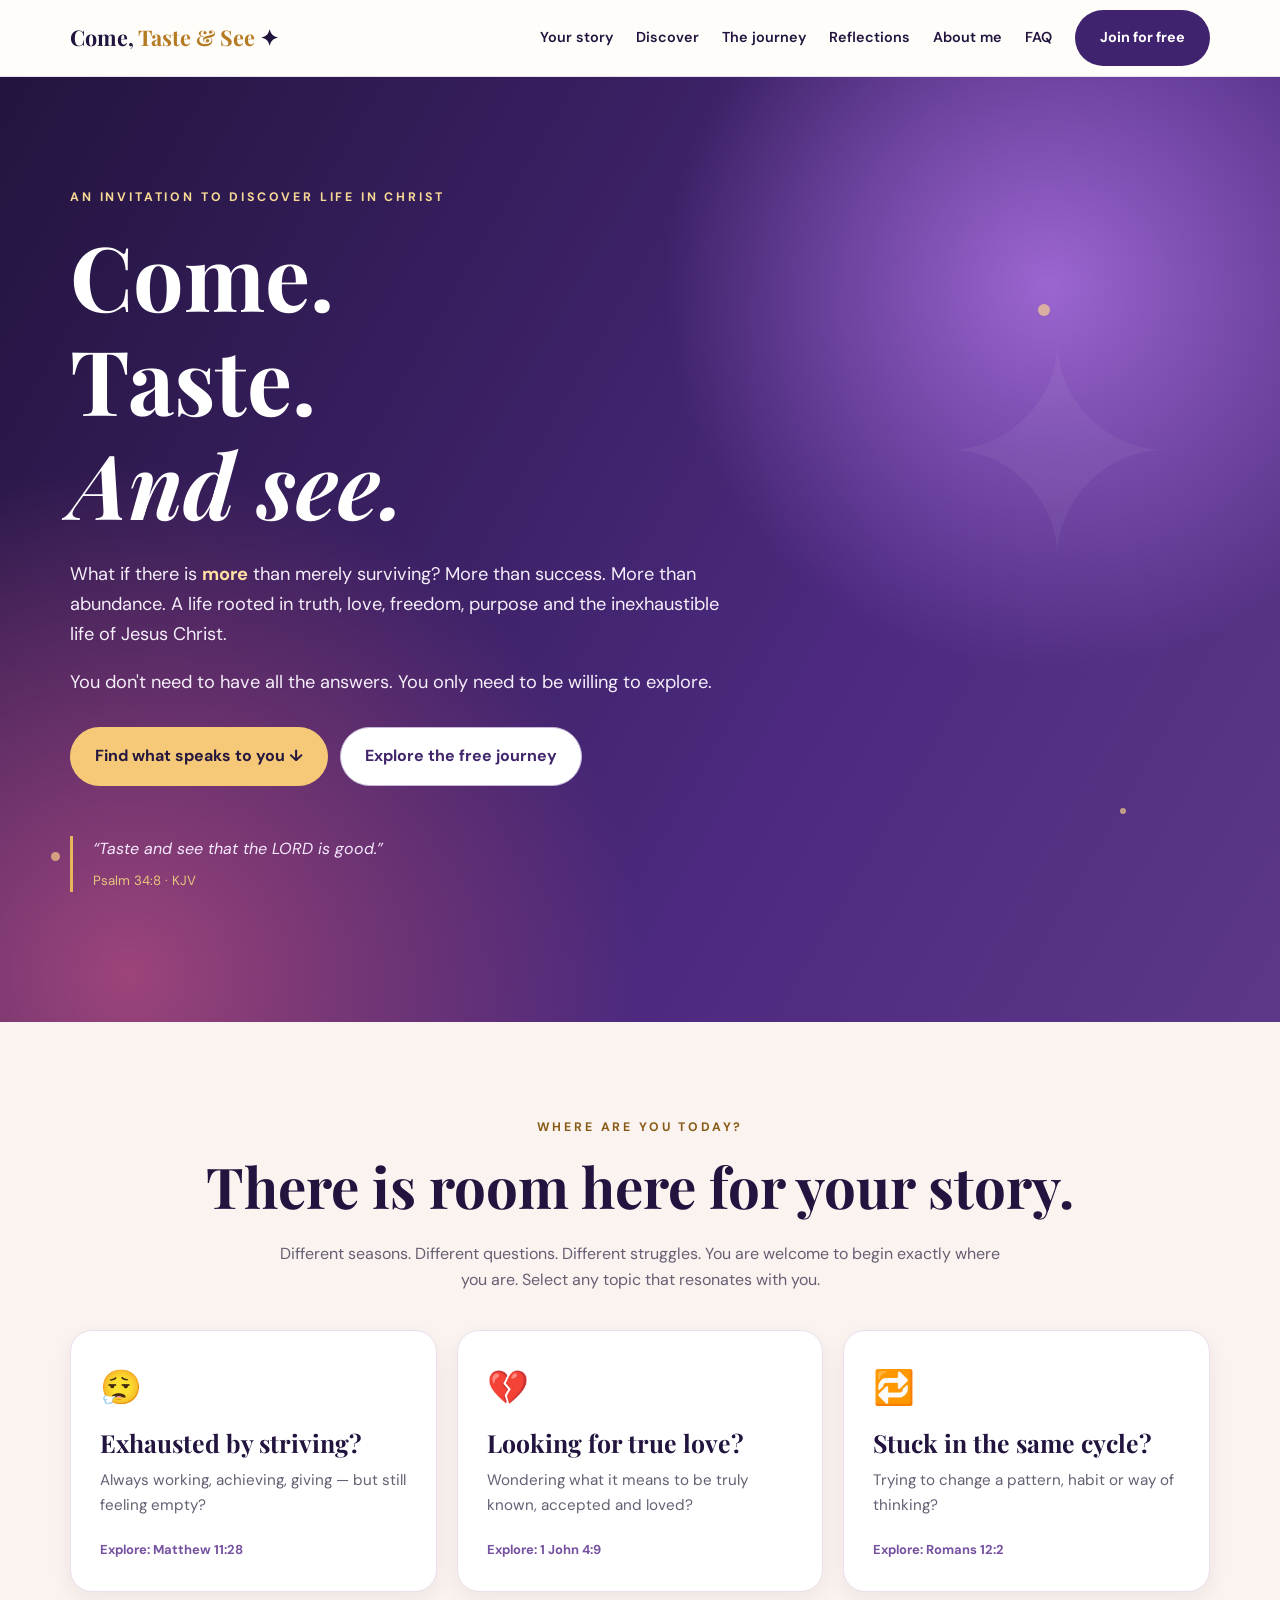
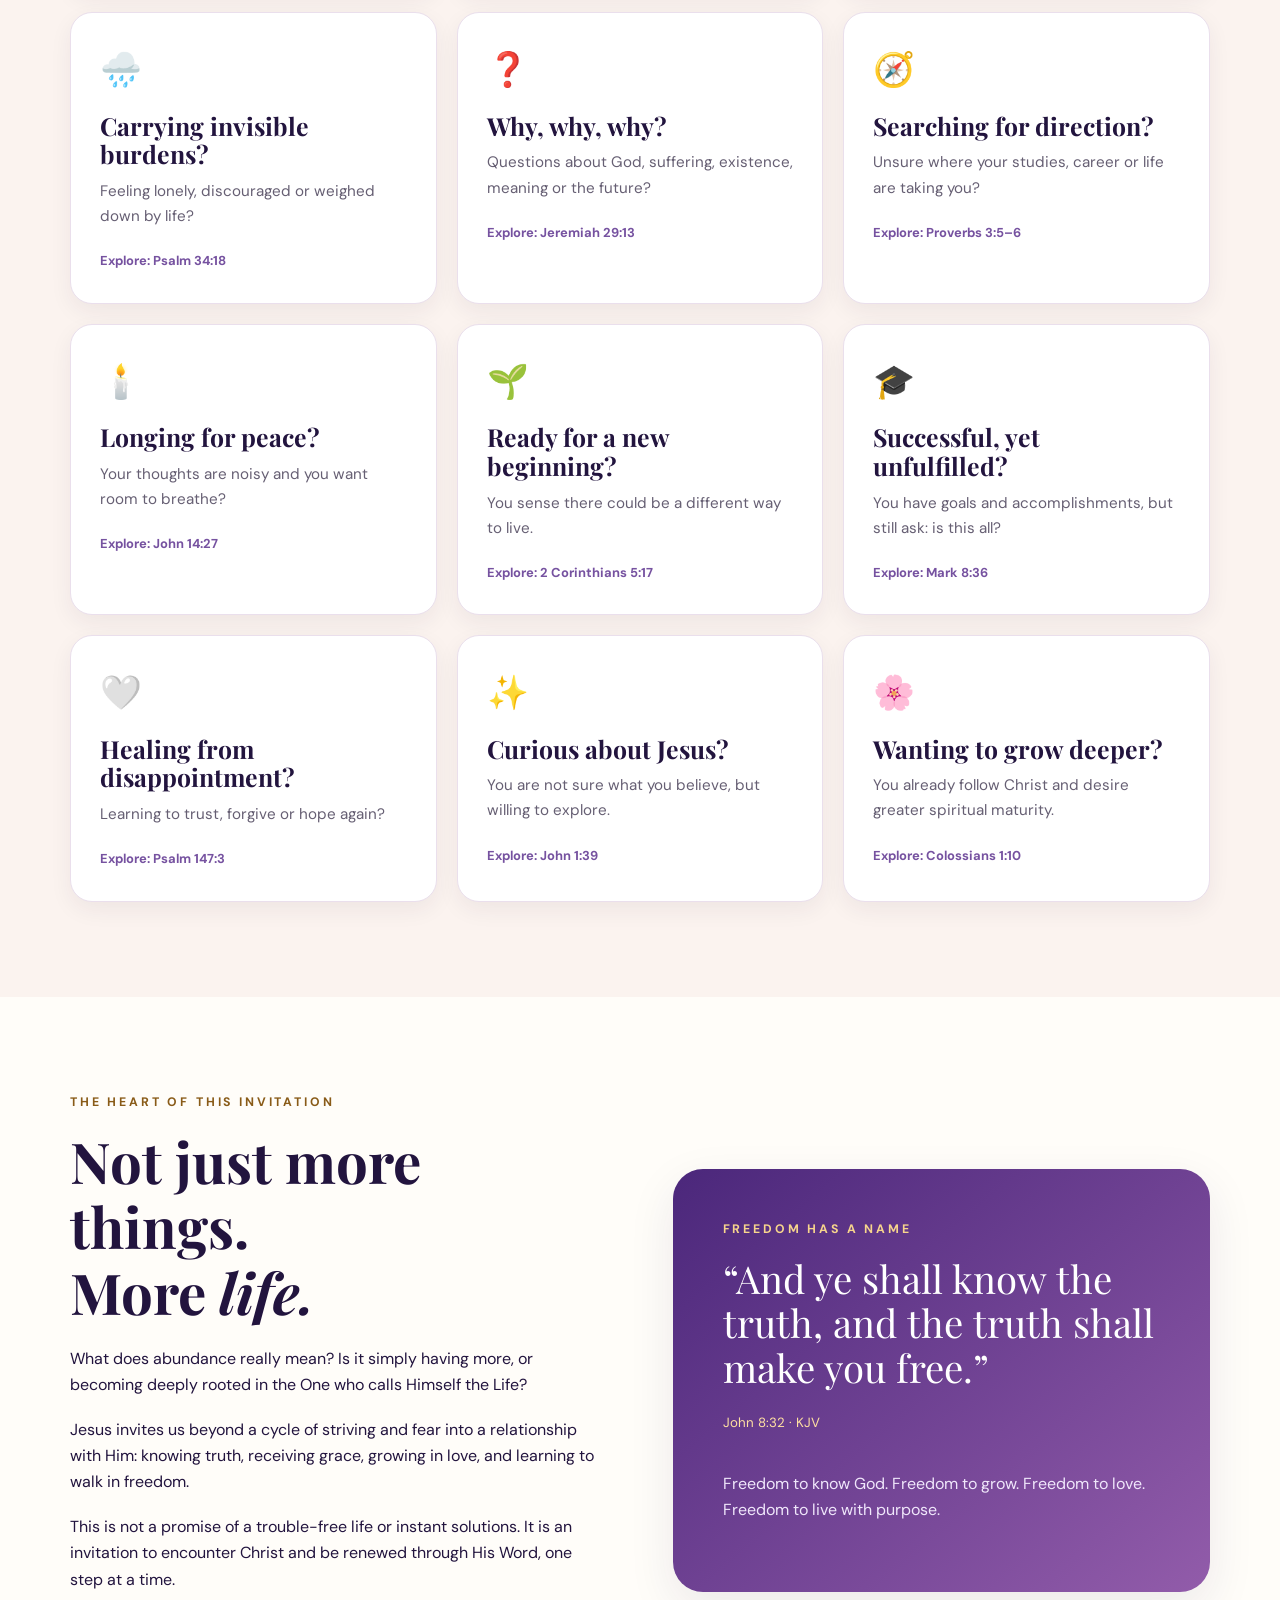
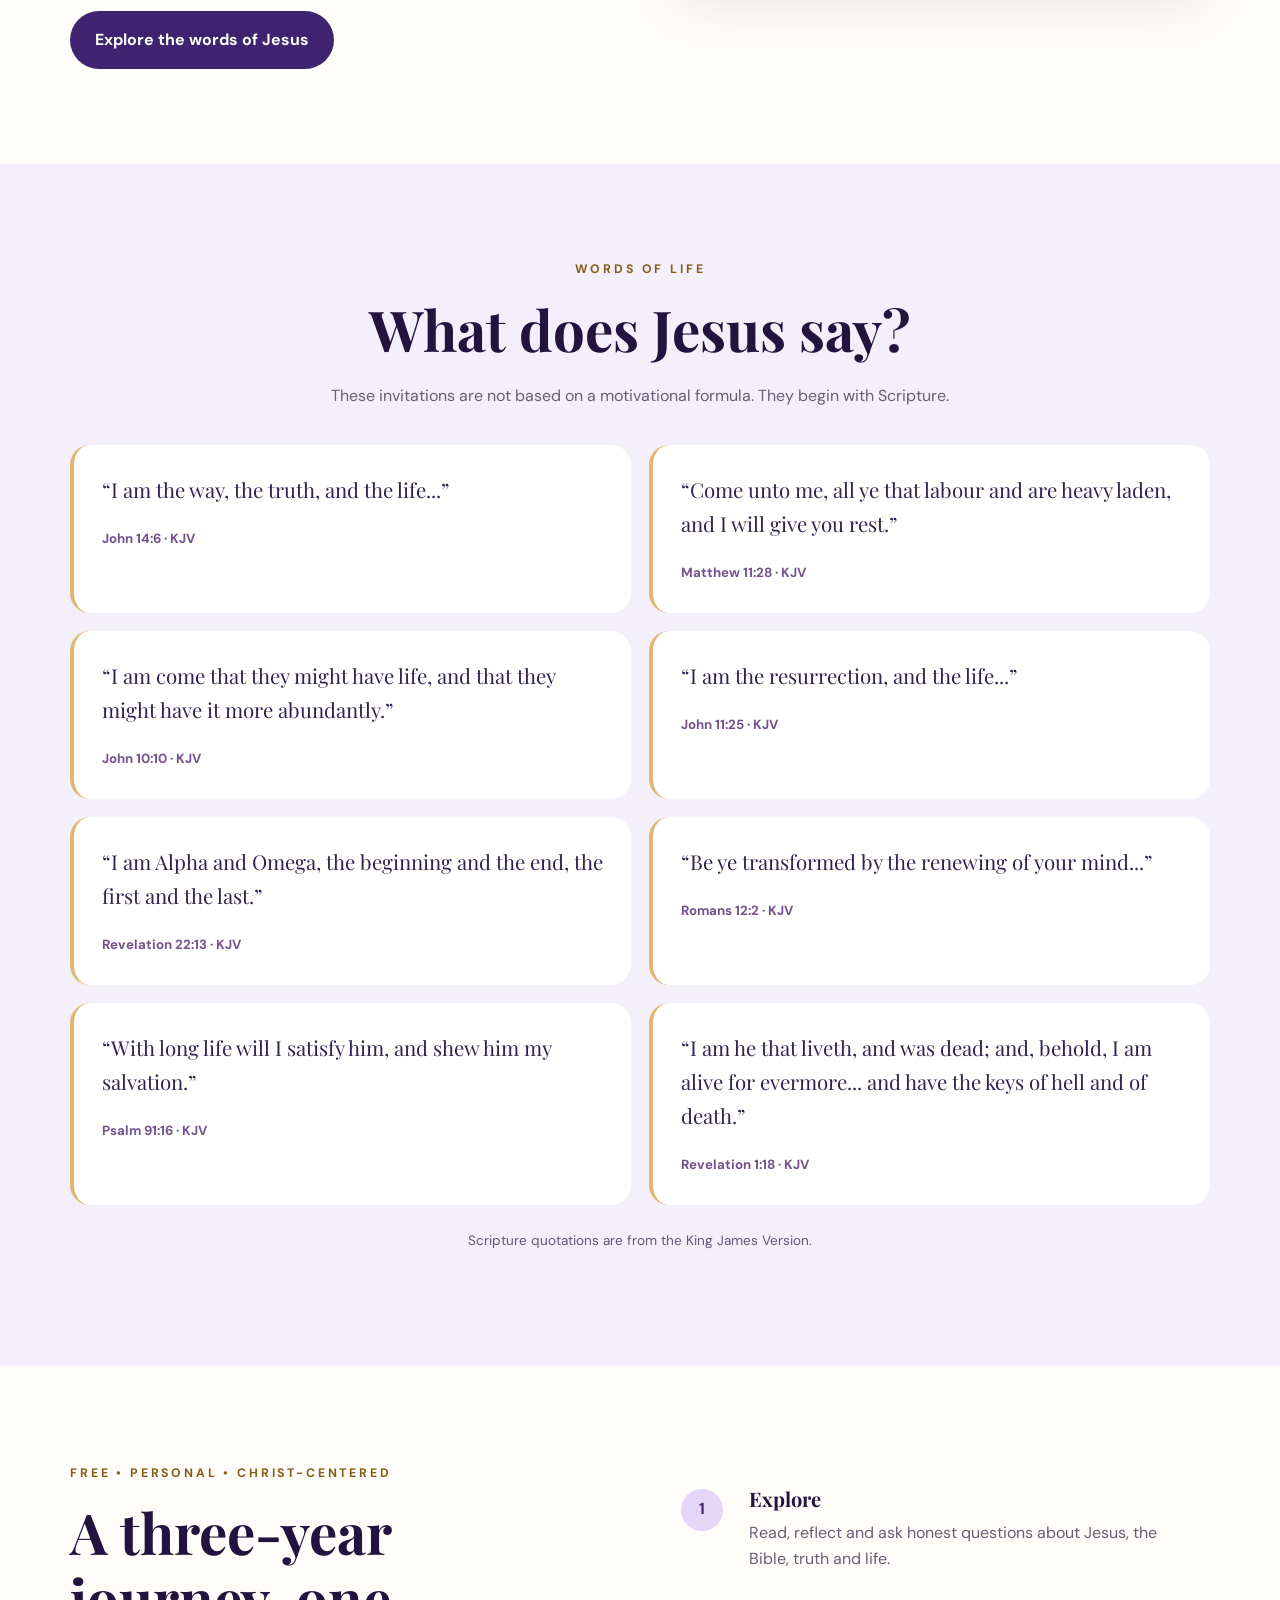
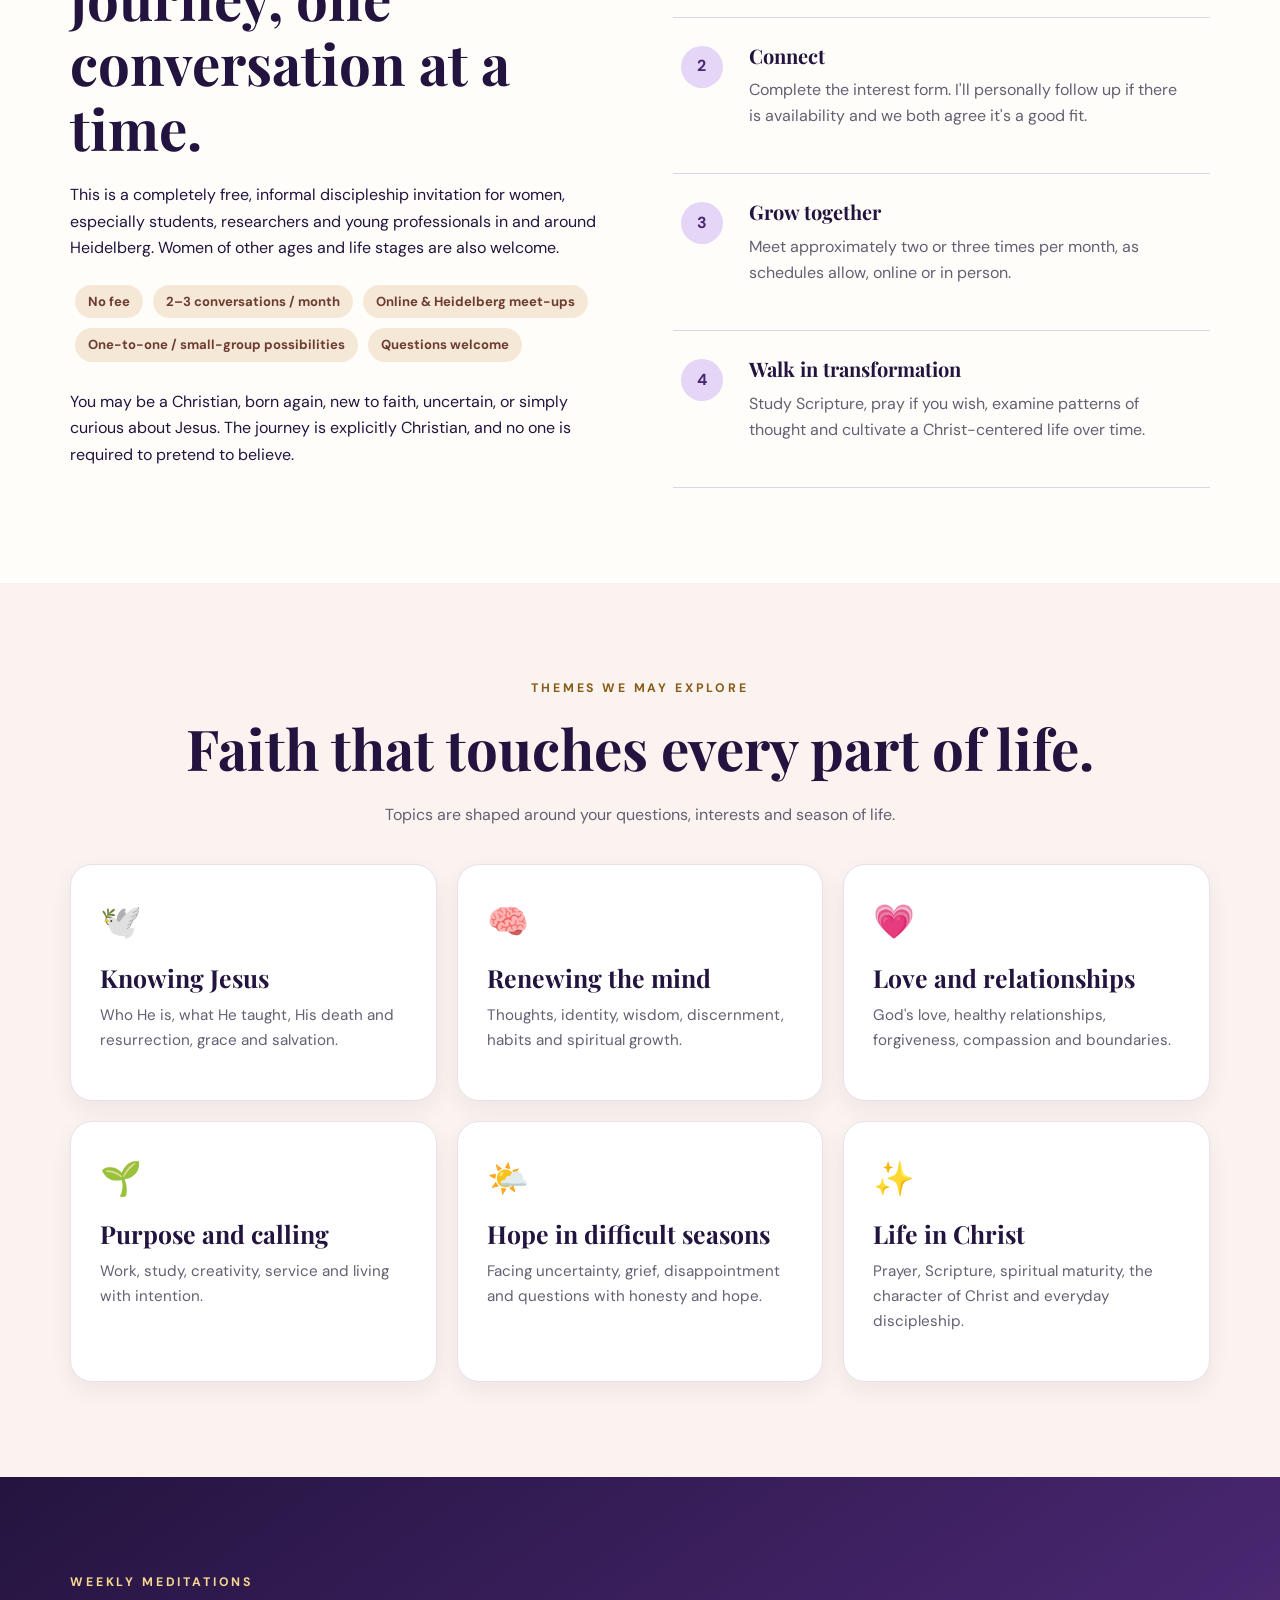
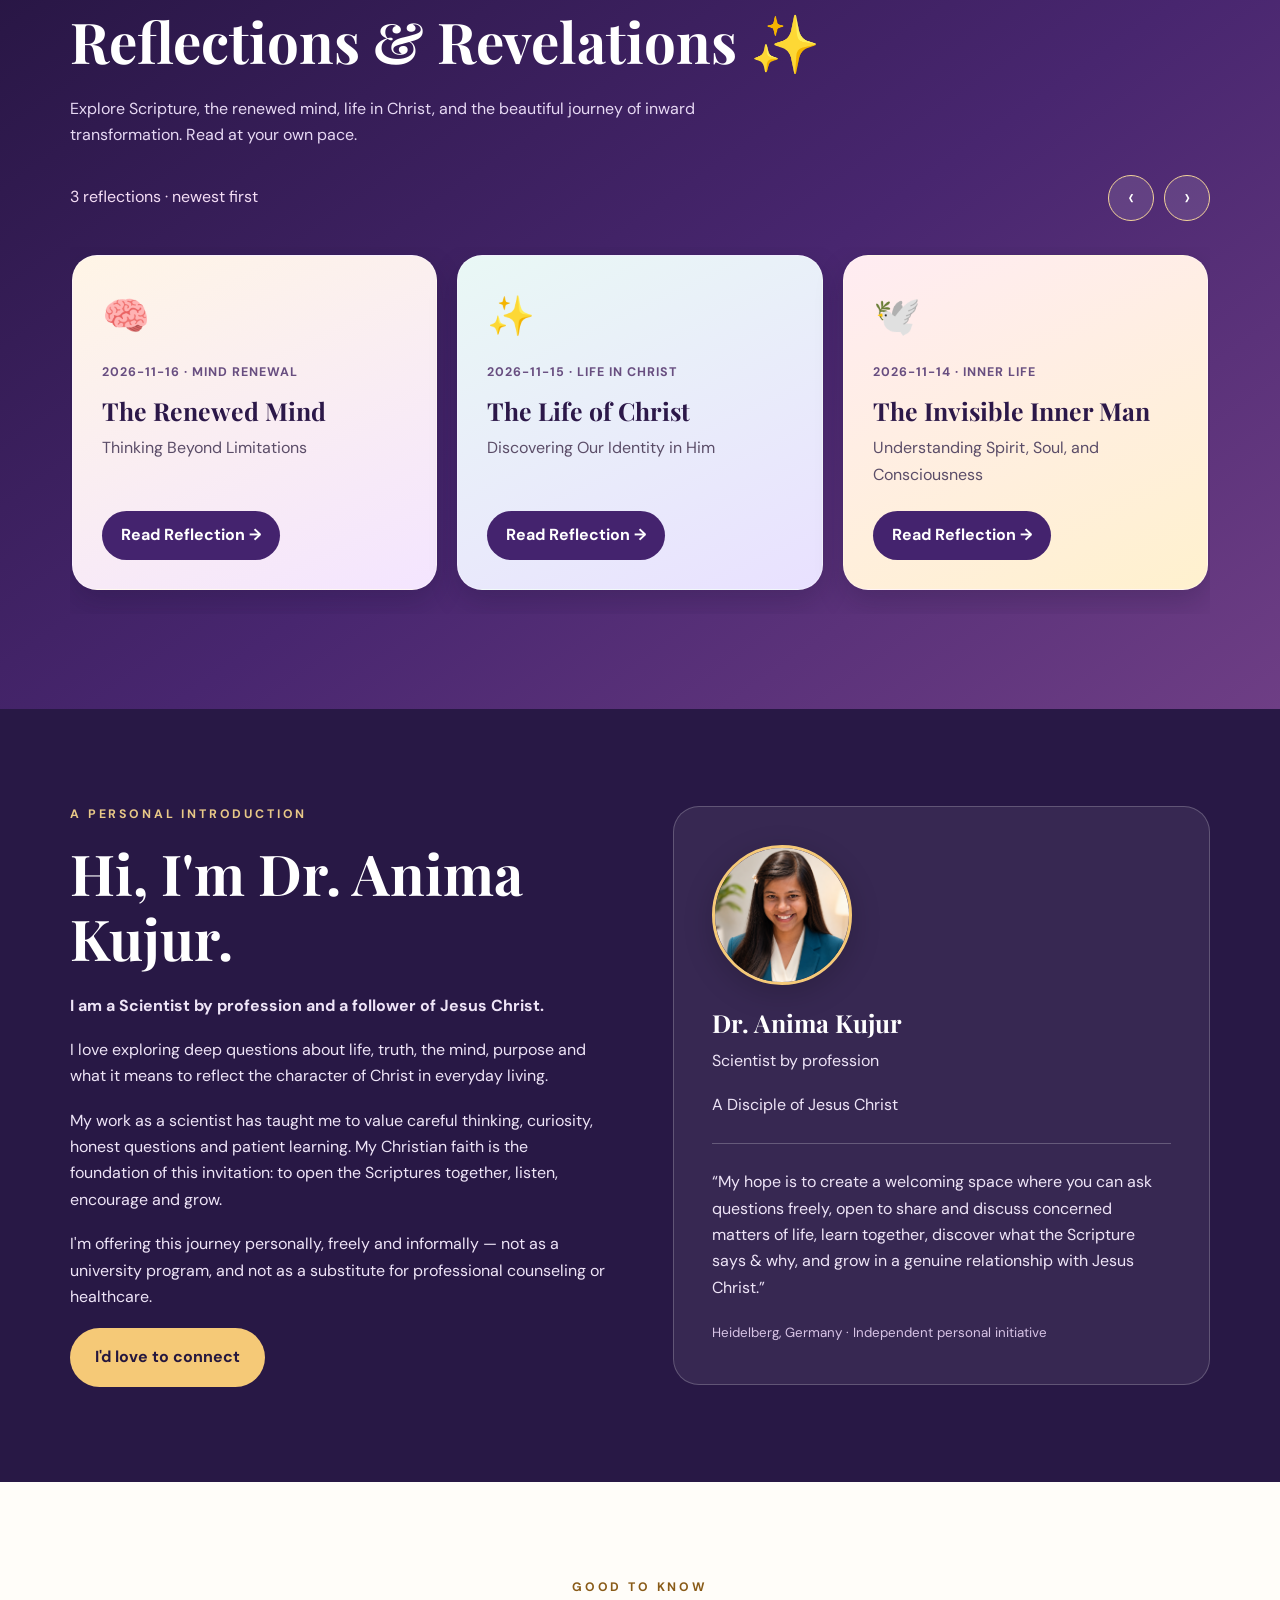
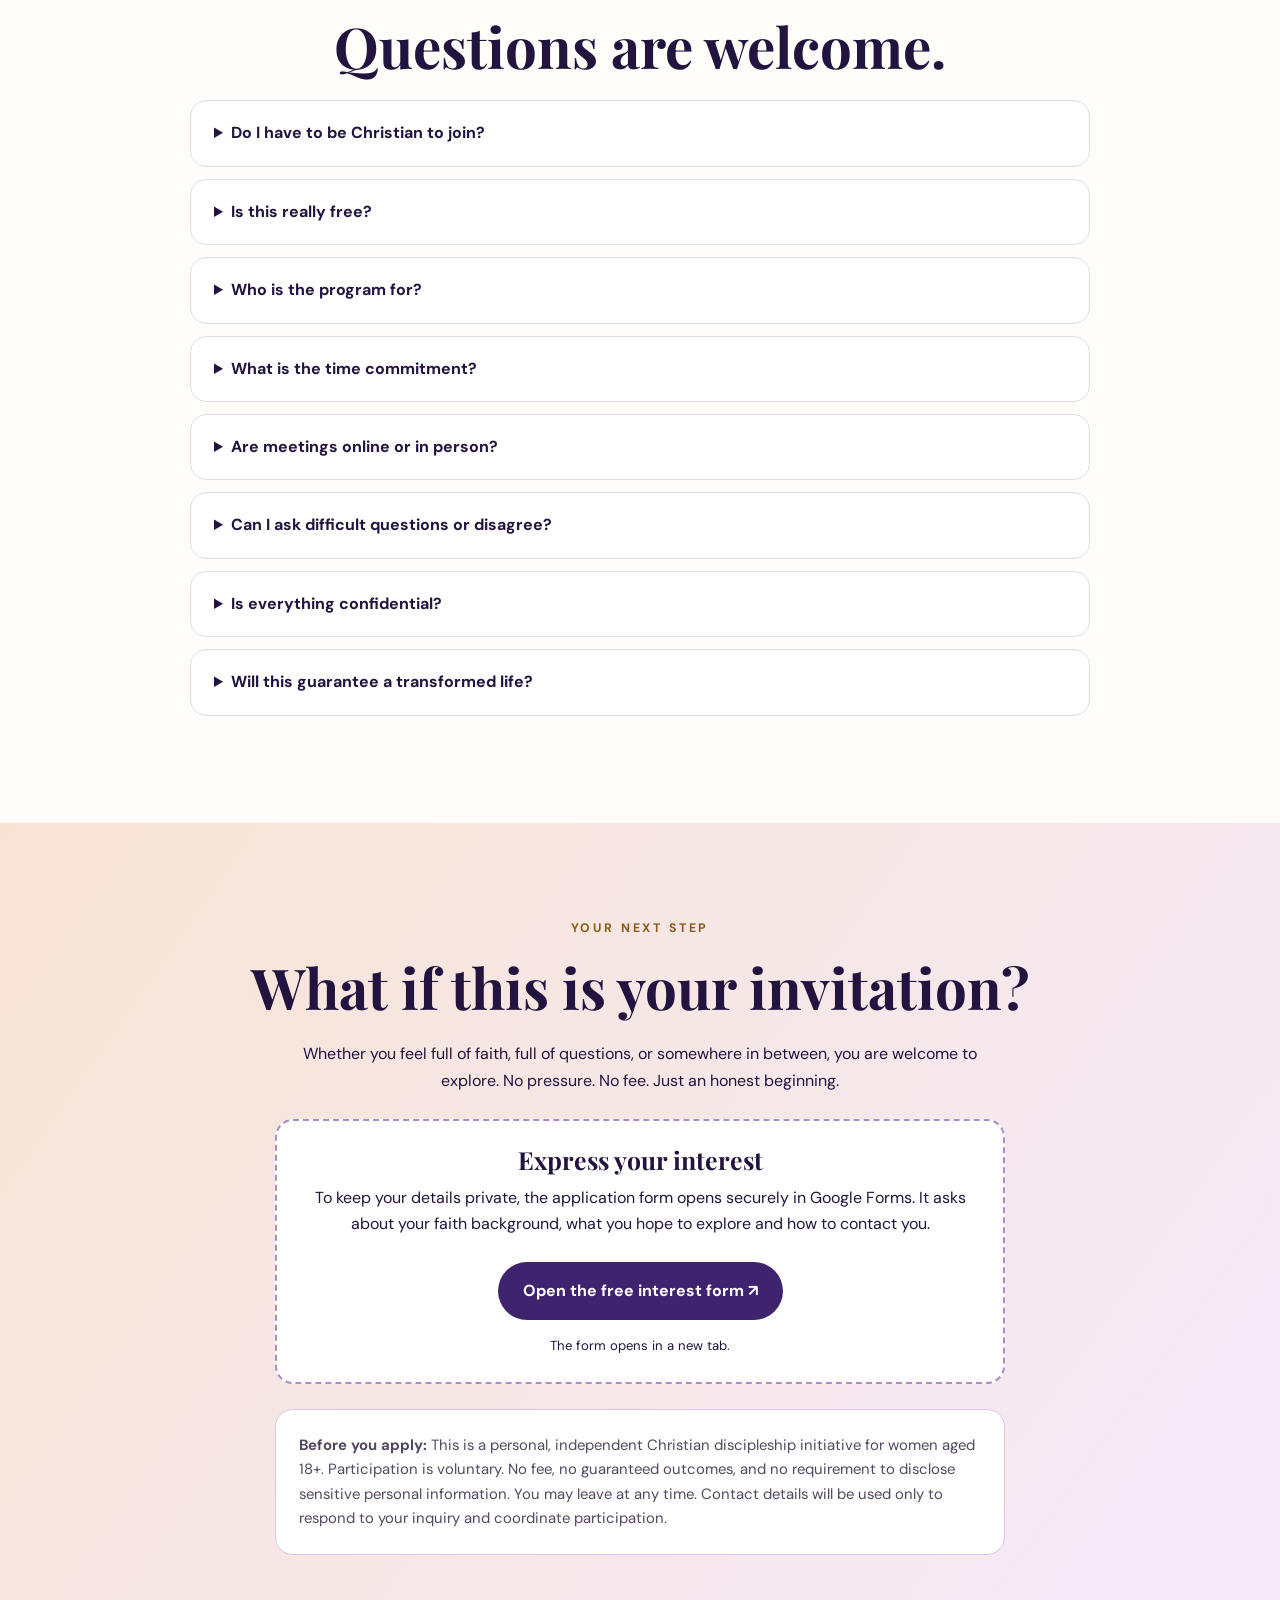
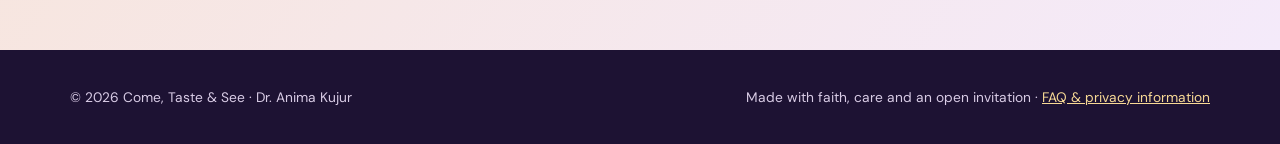
==== commit 32762aea: "Revise personal introduction section in index.html Updated the introduction text for Dr. Anima Kujur" ====
--- a/index.html
+++ b/index.html
@@ -57,7 +57,7 @@
   </div>
 </section>
 
-  <section id="about" class="bio"><div class="container feature"><div class="reveal"><div class="eyebrow">A personal introduction</div><h2>Hi, I'm Dr. Anima Kujur.</h2><p><strong>Scientist by profession. A follower of Jesus Christ.</strong></p><p>I love exploring deep questions about life, truth, the mind, purpose and what it means to reflect the character of Christ in everyday living.</p><p>My work as a scientist has taught me to value careful thinking, curiosity, honest questions and patient learning. My Christian faith is the foundation of this invitation: to open the Scriptures together, listen, encourage and grow.</p><p>I'm offering this journey personally, freely and informally — not as a university program, and not as a substitute for professional counseling or healthcare.</p><a class="btn primary" href="#join">I'd love to connect</a></div><div class="bio-card reveal"><img
+  <section id="about" class="bio"><div class="container feature"><div class="reveal"><div class="eyebrow">A personal introduction</div><h2>Hi, I'm Dr. Anima Kujur.</h2><p><strong> I am a Scientist by profession and a follower of Jesus Christ.</strong></p><p>I love exploring deep questions about life, truth, the mind, purpose and what it means to reflect the character of Christ in everyday living.</p><p>My work as a scientist has taught me to value careful thinking, curiosity, honest questions and patient learning. My Christian faith is the foundation of this invitation: to open the Scriptures together, listen, encourage and grow.</p><p>I'm offering this journey personally, freely and informally — not as a university program, and not as a substitute for professional counseling or healthcare.</p><a class="btn primary" href="#join">I'd love to connect</a></div><div class="bio-card reveal"><img
   src="anima.png"
   alt="Portrait of Dr. Anima Kujur"
   class="profile-photo"
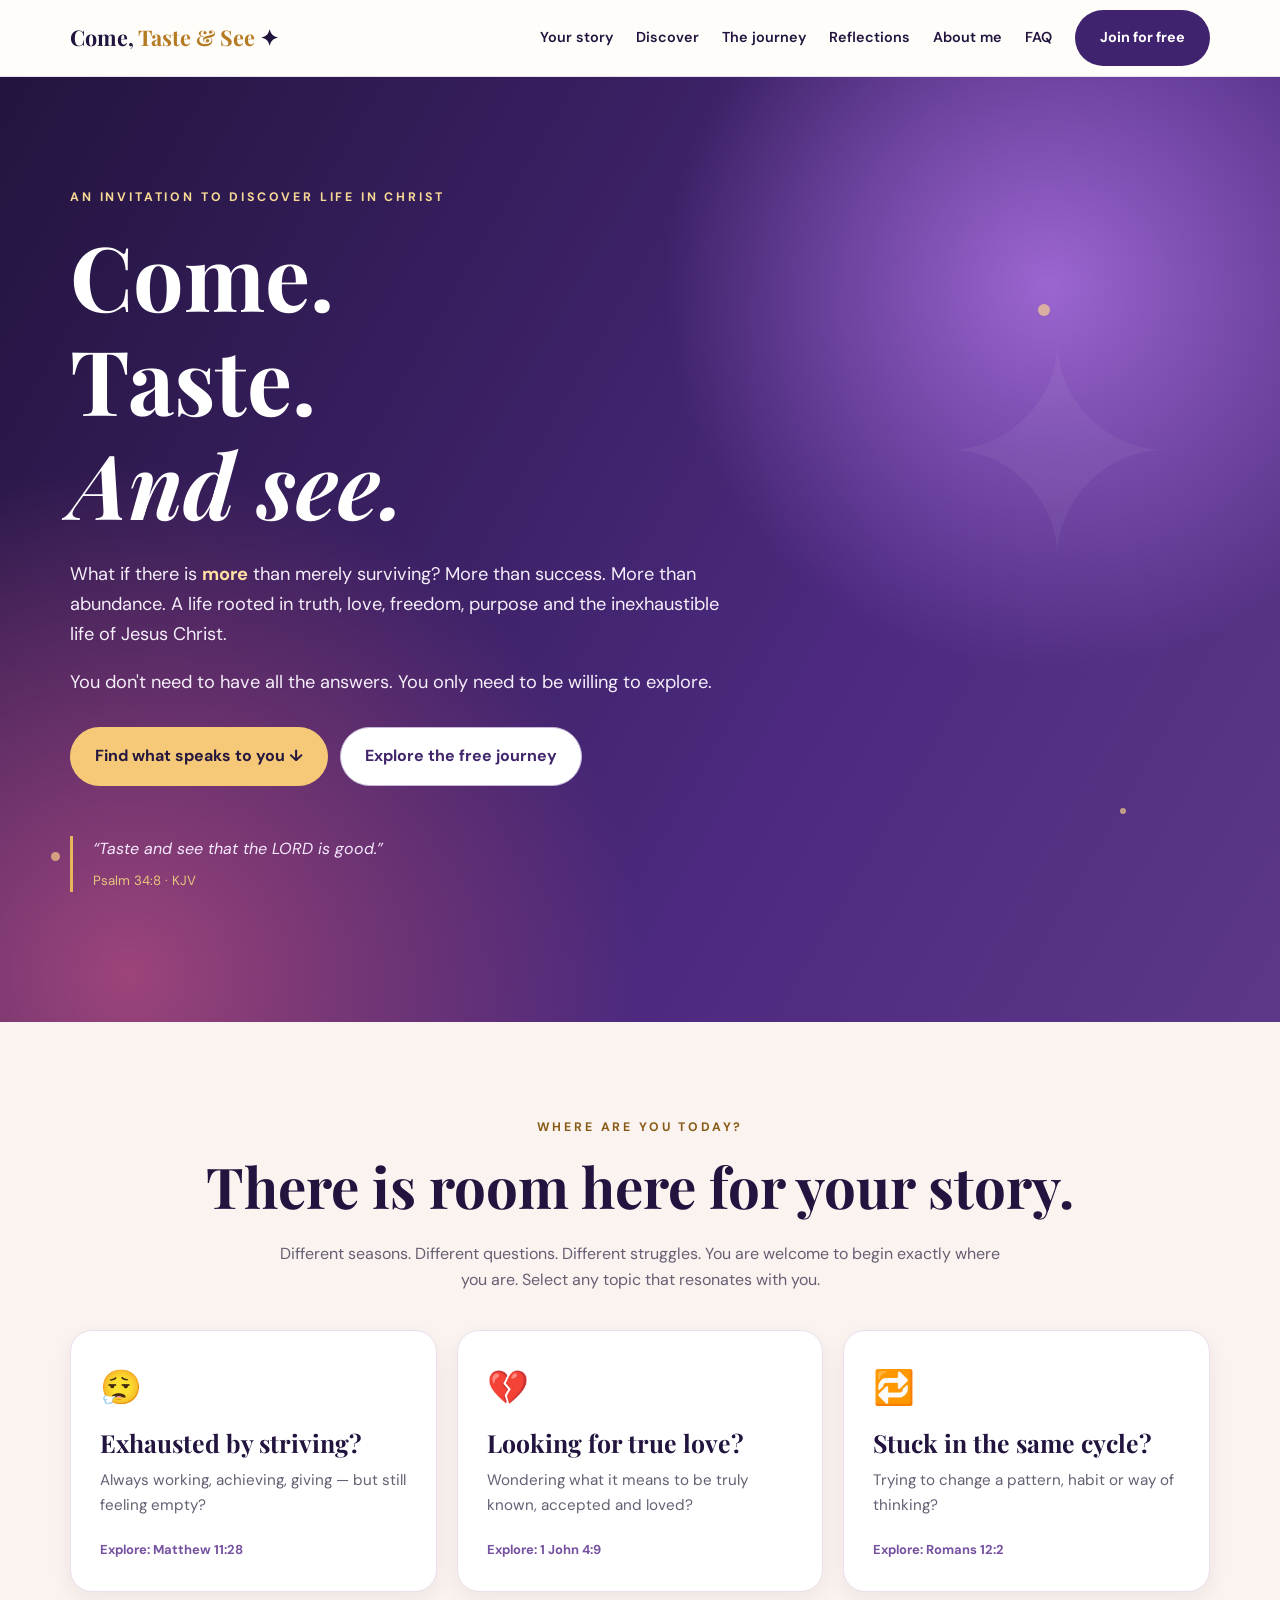
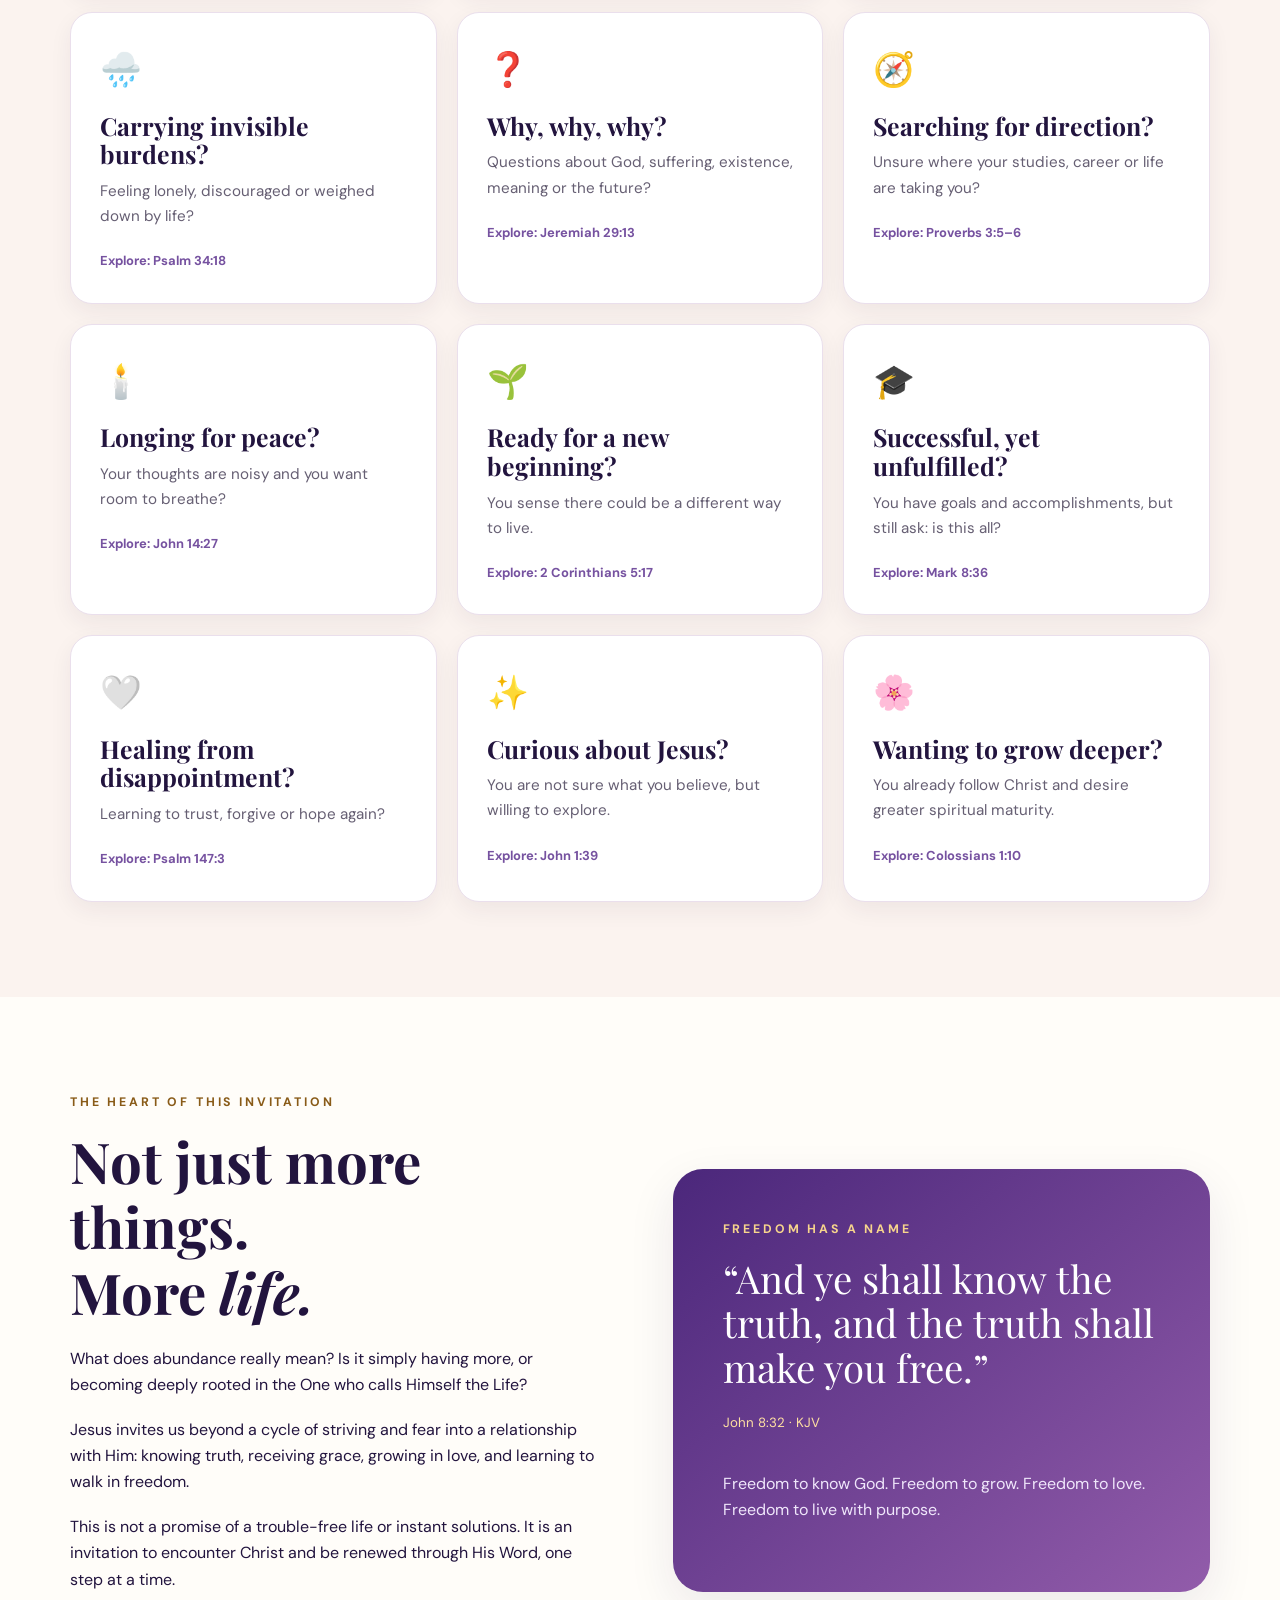
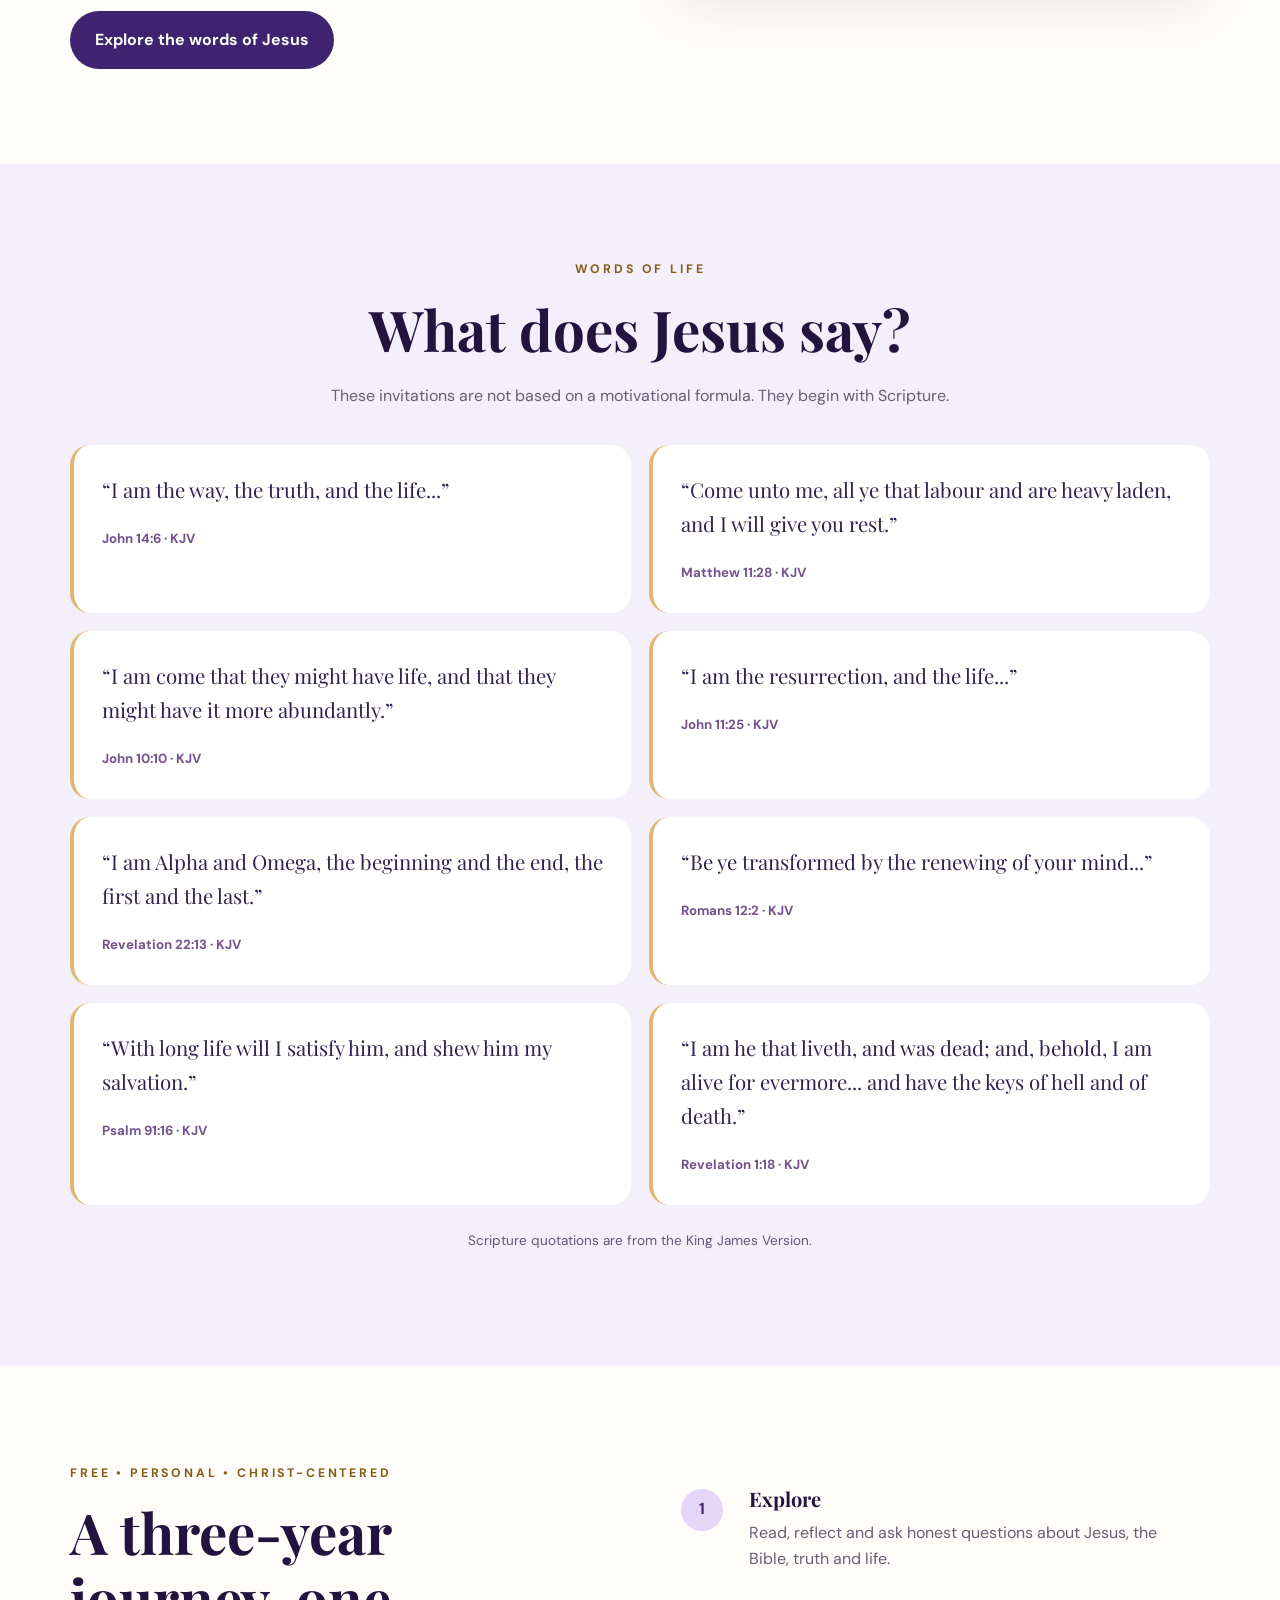
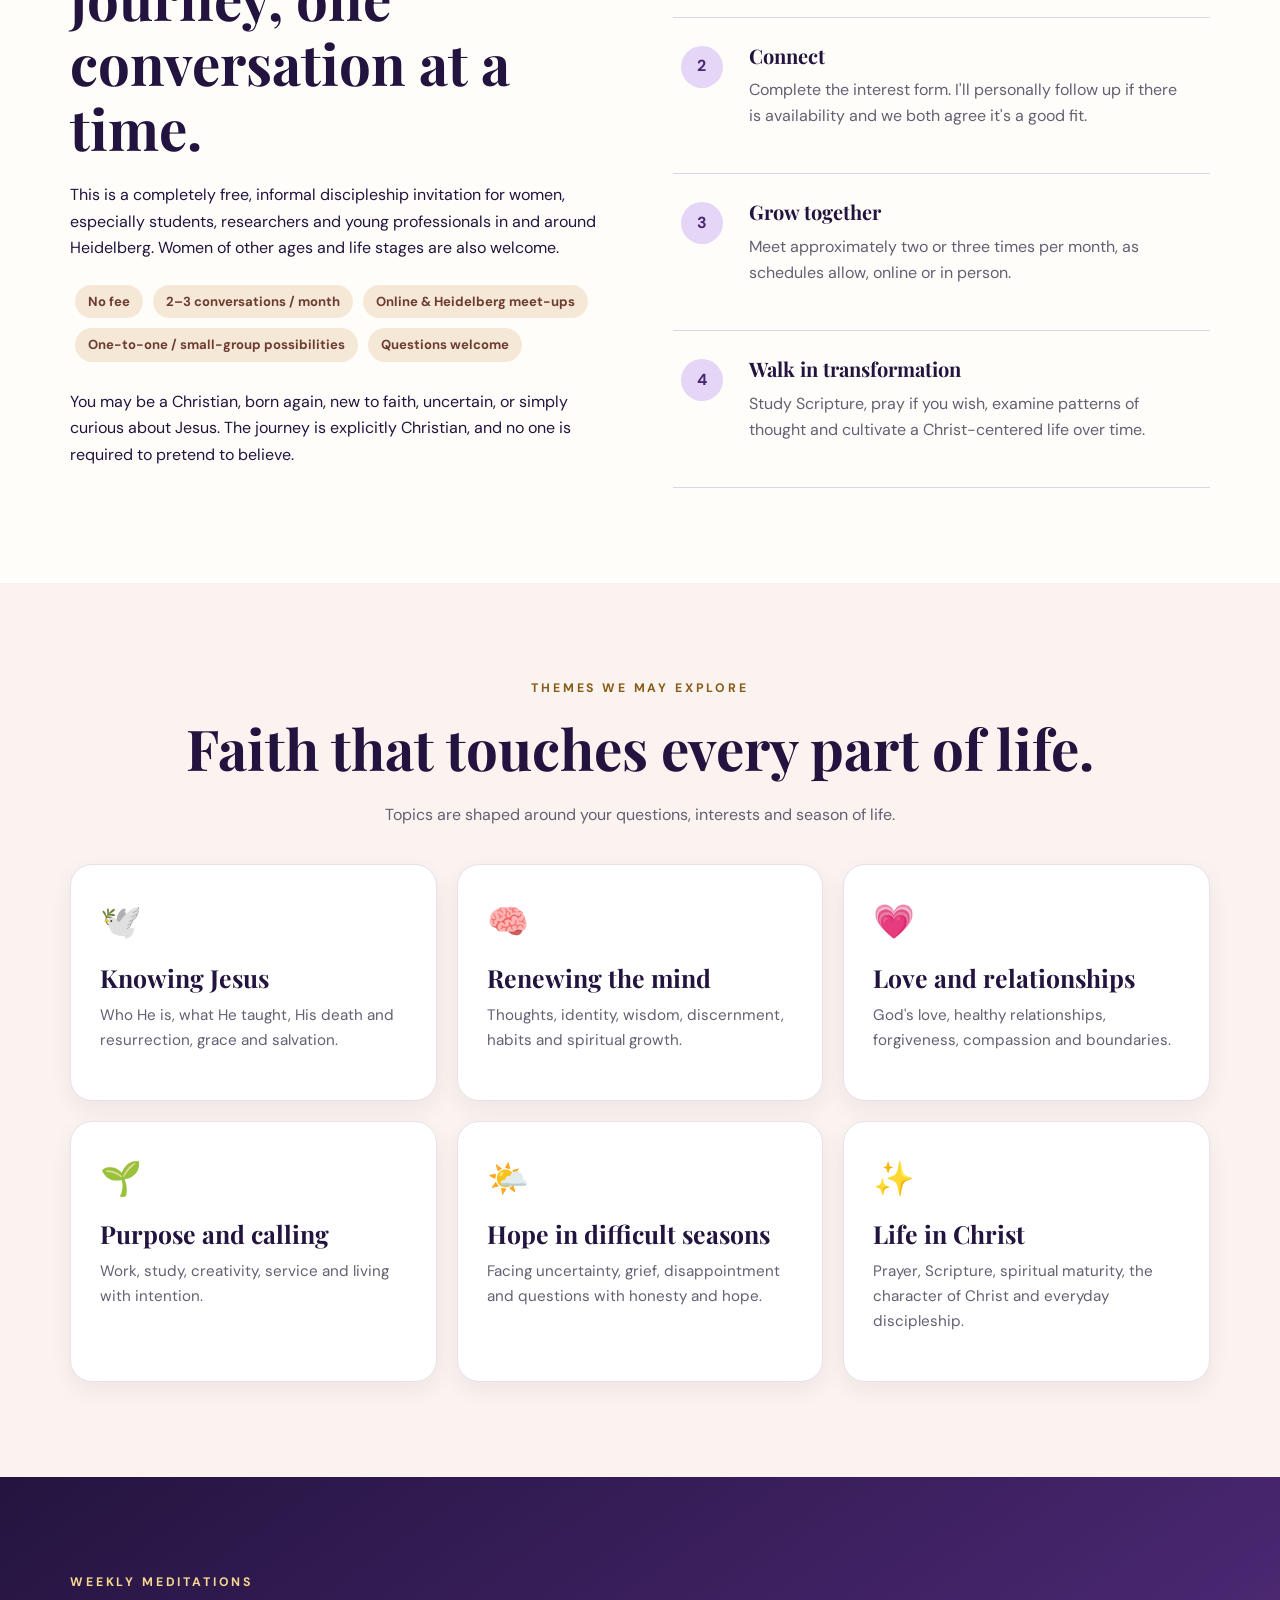
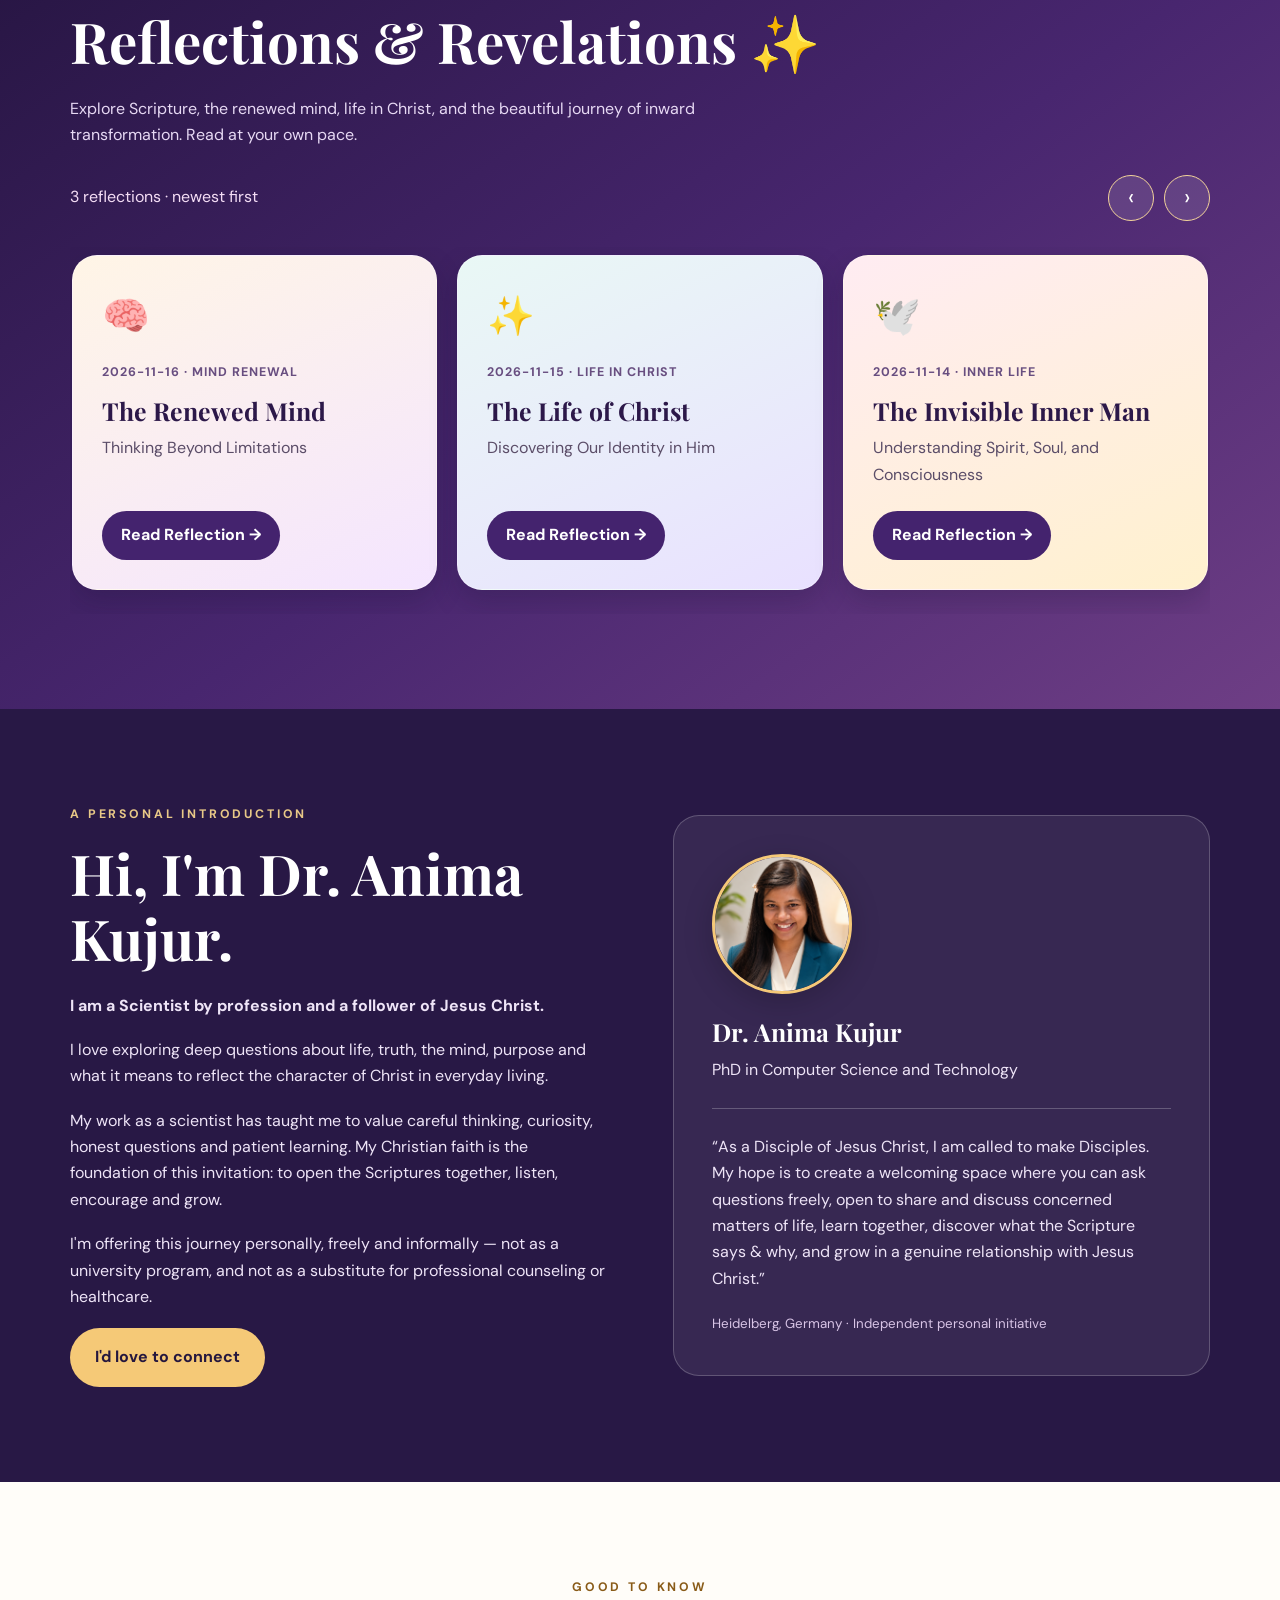
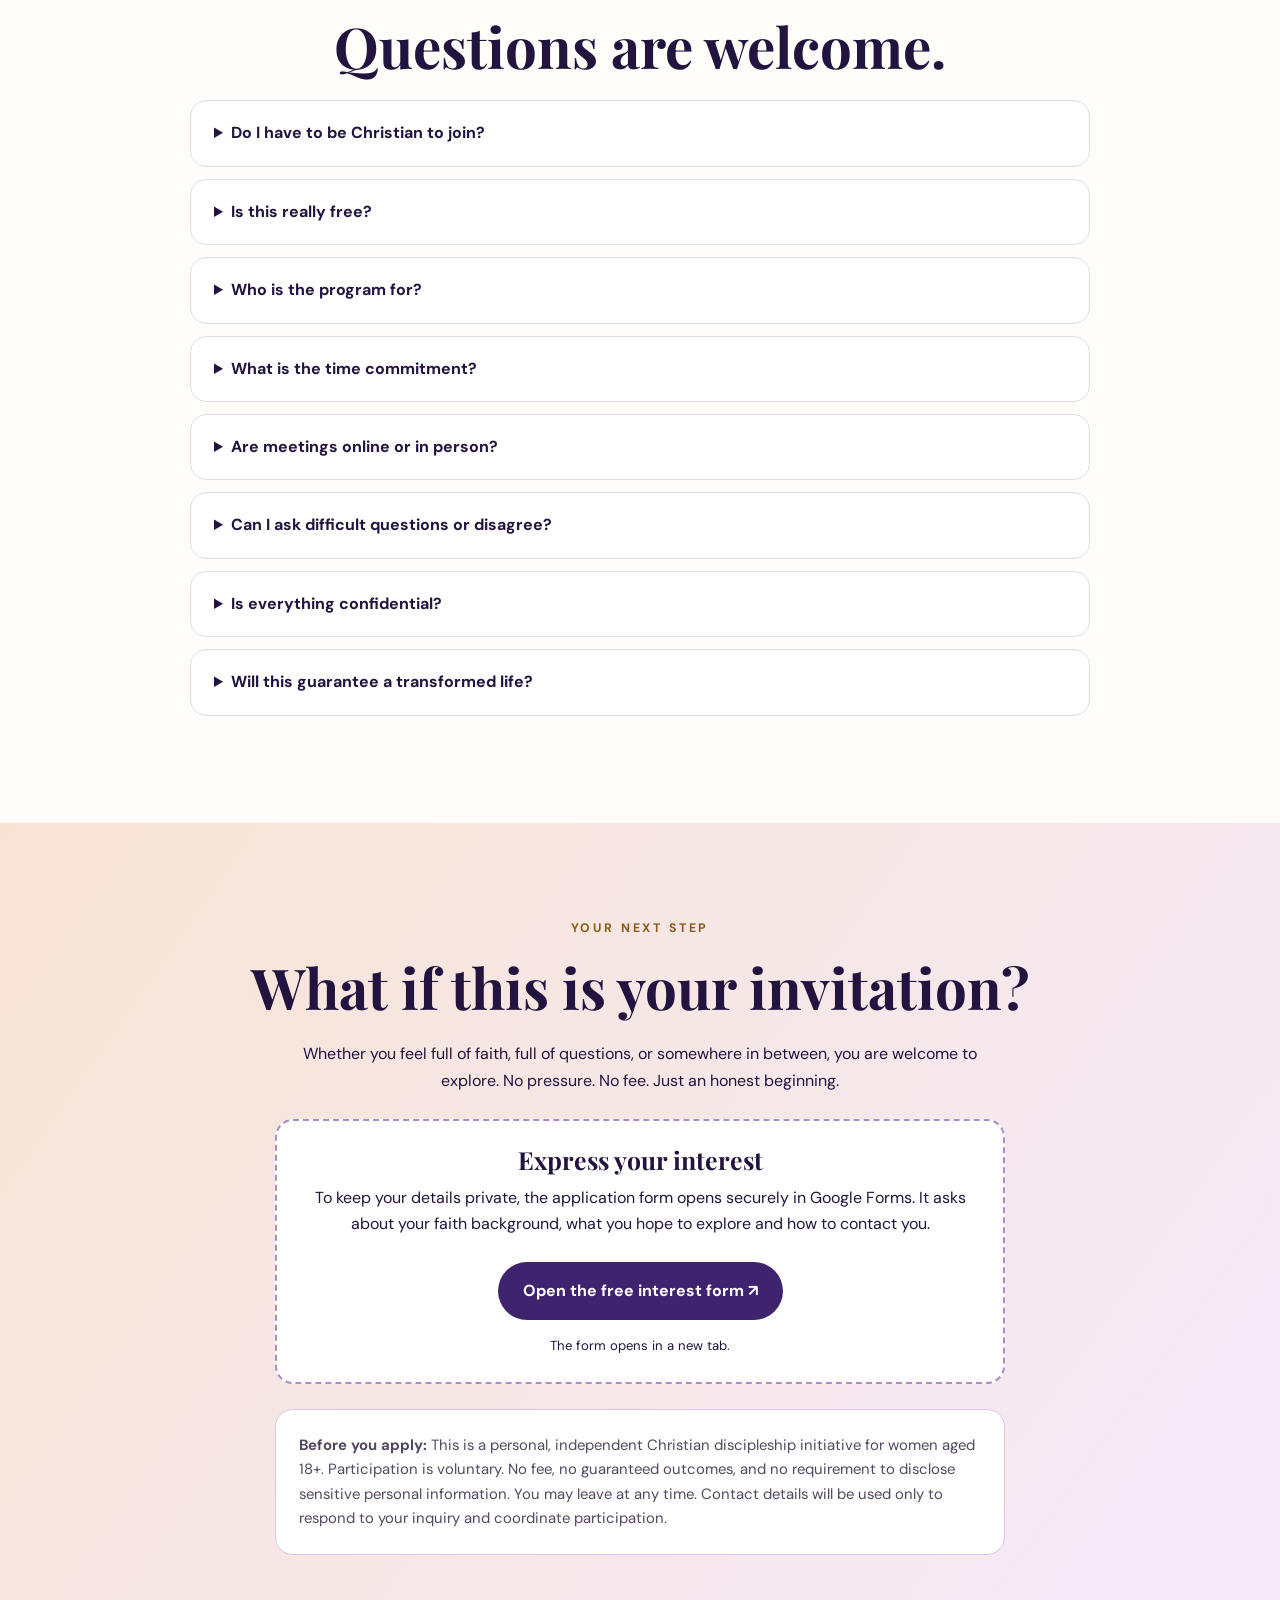
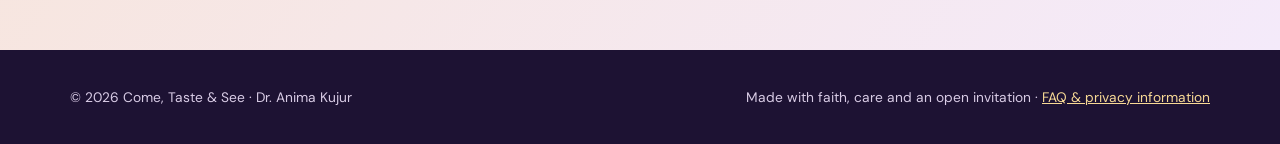
==== commit 7d2ddc7e: "Revise profile and program details in index.html Updated Dr. Anima Kujur's profile information and a" ====
--- a/index.html
+++ b/index.html
@@ -63,7 +63,7 @@
   class="profile-photo"
   loading="lazy"
   style="width:140px; height:140px; max-width:140px; border-radius:50%; object-fit:cover; object-position:center 25%; display:block; margin-bottom:24px; border:3px solid #f5c978;"
-/><h3>Dr. Anima Kujur</h3><p>Scientist by profession</p><p>A Disciple of Jesus Christ</p><hr style="border:0;border-top:1px solid #ffffff3b;margin:25px 0"><p>“My hope is to create a welcoming space where you can ask questions freely, open to share and discuss concerned matters of life, learn together, discover what the Scripture says & why, and grow in a genuine relationship with Jesus Christ.”</p><small style="color:#d8c4e6">Heidelberg, Germany · Independent personal initiative</small></div></div></section>
+/><h3>Dr. Anima Kujur</h3><p>PhD in Computer Science and Technology</p><hr style="border:0;border-top:1px solid #ffffff3b;margin:25px 0"><p>“As a Disciple of Jesus Christ, I am called to make Disciples. My hope is to create a welcoming space where you can ask questions freely, open to share and discuss concerned matters of life, learn together, discover what the Scripture says & why, and grow in a genuine relationship with Jesus Christ.”</p><small style="color:#d8c4e6">Heidelberg, Germany · Independent personal initiative</small></div></div></section>
 <section id="faq"><div class="container" style="max-width:900px"><div class="center reveal"><div class="eyebrow">Good to know</div><h2>Questions are welcome.</h2></div><div class="faq"><details><summary>Do I have to be Christian to join?</summary><p>No. This is an explicitly Christian discipleship program centered on Jesus and the Bible. You are welcome if you already believe or are genuinely willing to explore Christian faith.</p></details><details><summary>Is this really free?</summary><p>Yes. There are no tuition, membership or participation fees. You are never expected to donate or purchase anything.</p></details><details><summary>Who is the program for?</summary><p>It is intended exclusively for adult women (18+), with a special welcome to university students, researchers and professionals around Heidelberg. Other adult women are welcome to inquire.</p></details><details><summary>What is the time commitment?</summary><p>The vision is a three-year journey, usually with two or three conversations each month, subject to mutual availability. You can stop participating at any time without pressure.</p></details><details><summary>Are meetings online or in person?</summary><p>Both are possible. In-person meetings are arranged by mutual agreement in appropriate public locations around Heidelberg; online conversations are also available.</p></details><details><summary>Can I ask difficult questions or disagree?</summary><p>Absolutely. Honest questions, thoughtful disagreement and respectful conversation are welcome. There is no requirement to claim a belief you do not hold.</p></details><details><summary>Is everything confidential?</summary><p>Personal conversations are treated with discretion and respect, but absolute confidentiality cannot be guaranteed, including where safety or legal obligations require action. Please avoid sending sensitive medical or crisis information through the form.</p></details><details><summary>Will this guarantee a transformed life?</summary><p>Growth and transformation are central hopes of Christian discipleship, but everyone's journey is different. No particular spiritual, emotional, medical, financial or life outcome is guaranteed.</p></details></div></div></section>
 <section id="join" class="cta"><div class="container"><div class="eyebrow">Your next step</div><h2>What if this is your invitation?</h2><p>Whether you feel full of faith, full of questions, or somewhere in between, you are welcome to explore. No pressure. No fee. Just an honest beginning.</p><div class="form-placeholder" id="formBox"><h3>Express your interest</h3><p>To keep your details private, the application form opens securely in Google Forms. It asks about your faith background, what you hope to explore and how to contact you.</p><a class="btn dark" id="formLink" href="#form-setup" target="_self">Interest form — coming soon</a><p style="font-size:.82rem;margin:15px 0 0">The form will become active once the organizer adds the Google Form link.</p></div><div class="notice" style="max-width:730px;margin:auto;text-align:left"><strong>Before you apply:</strong> This is a personal, independent Christian discipleship initiative for women aged 18+. Participation is voluntary. No fee, no guaranteed outcomes, and no requirement to disclose sensitive personal information. You may leave at any time. Contact details will be used only to respond to your inquiry and coordinate participation. </div></div></section></main><footer class="footer"><div class="container"><div>© <span id="year"></span> Come, Taste & See · Dr. Anima Kujur</div><div>Made with faith, care and an open invitation · <a href="#faq">FAQ & privacy information</a></div></div></footer>
 <script>
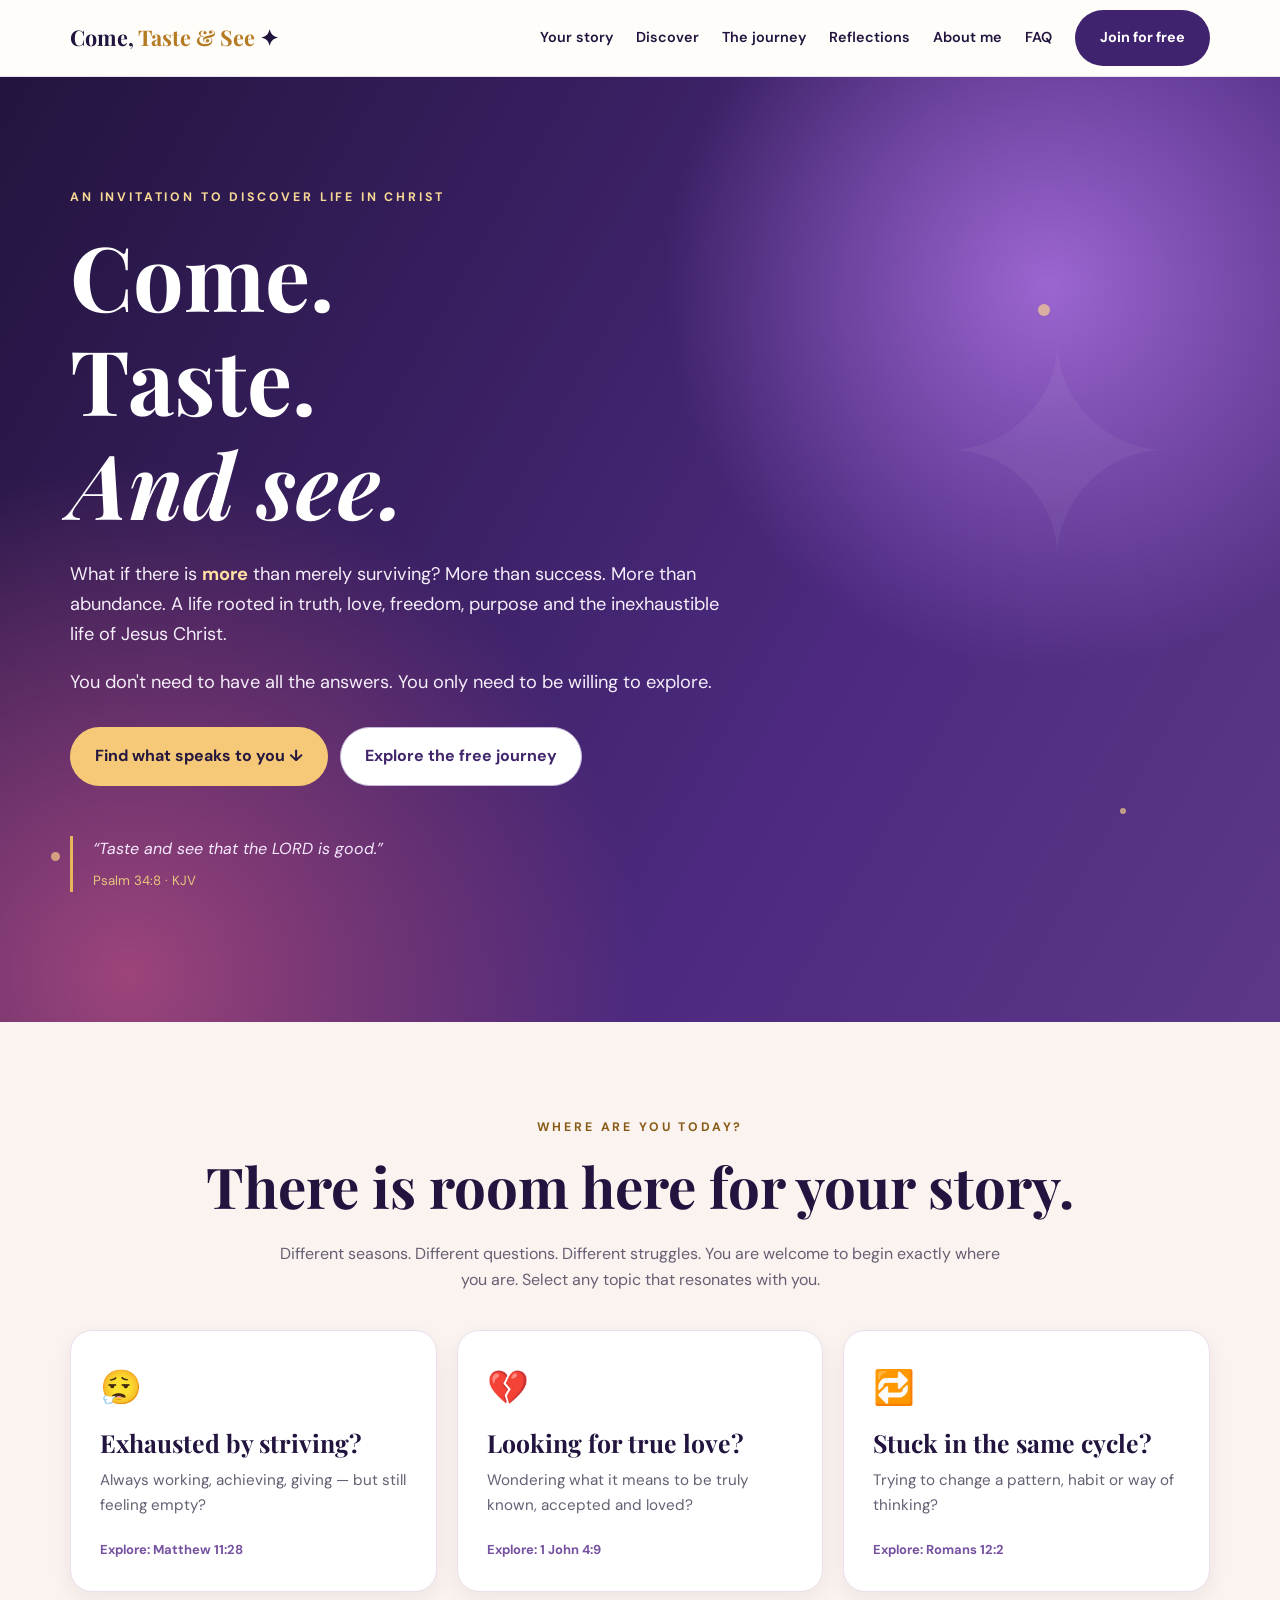
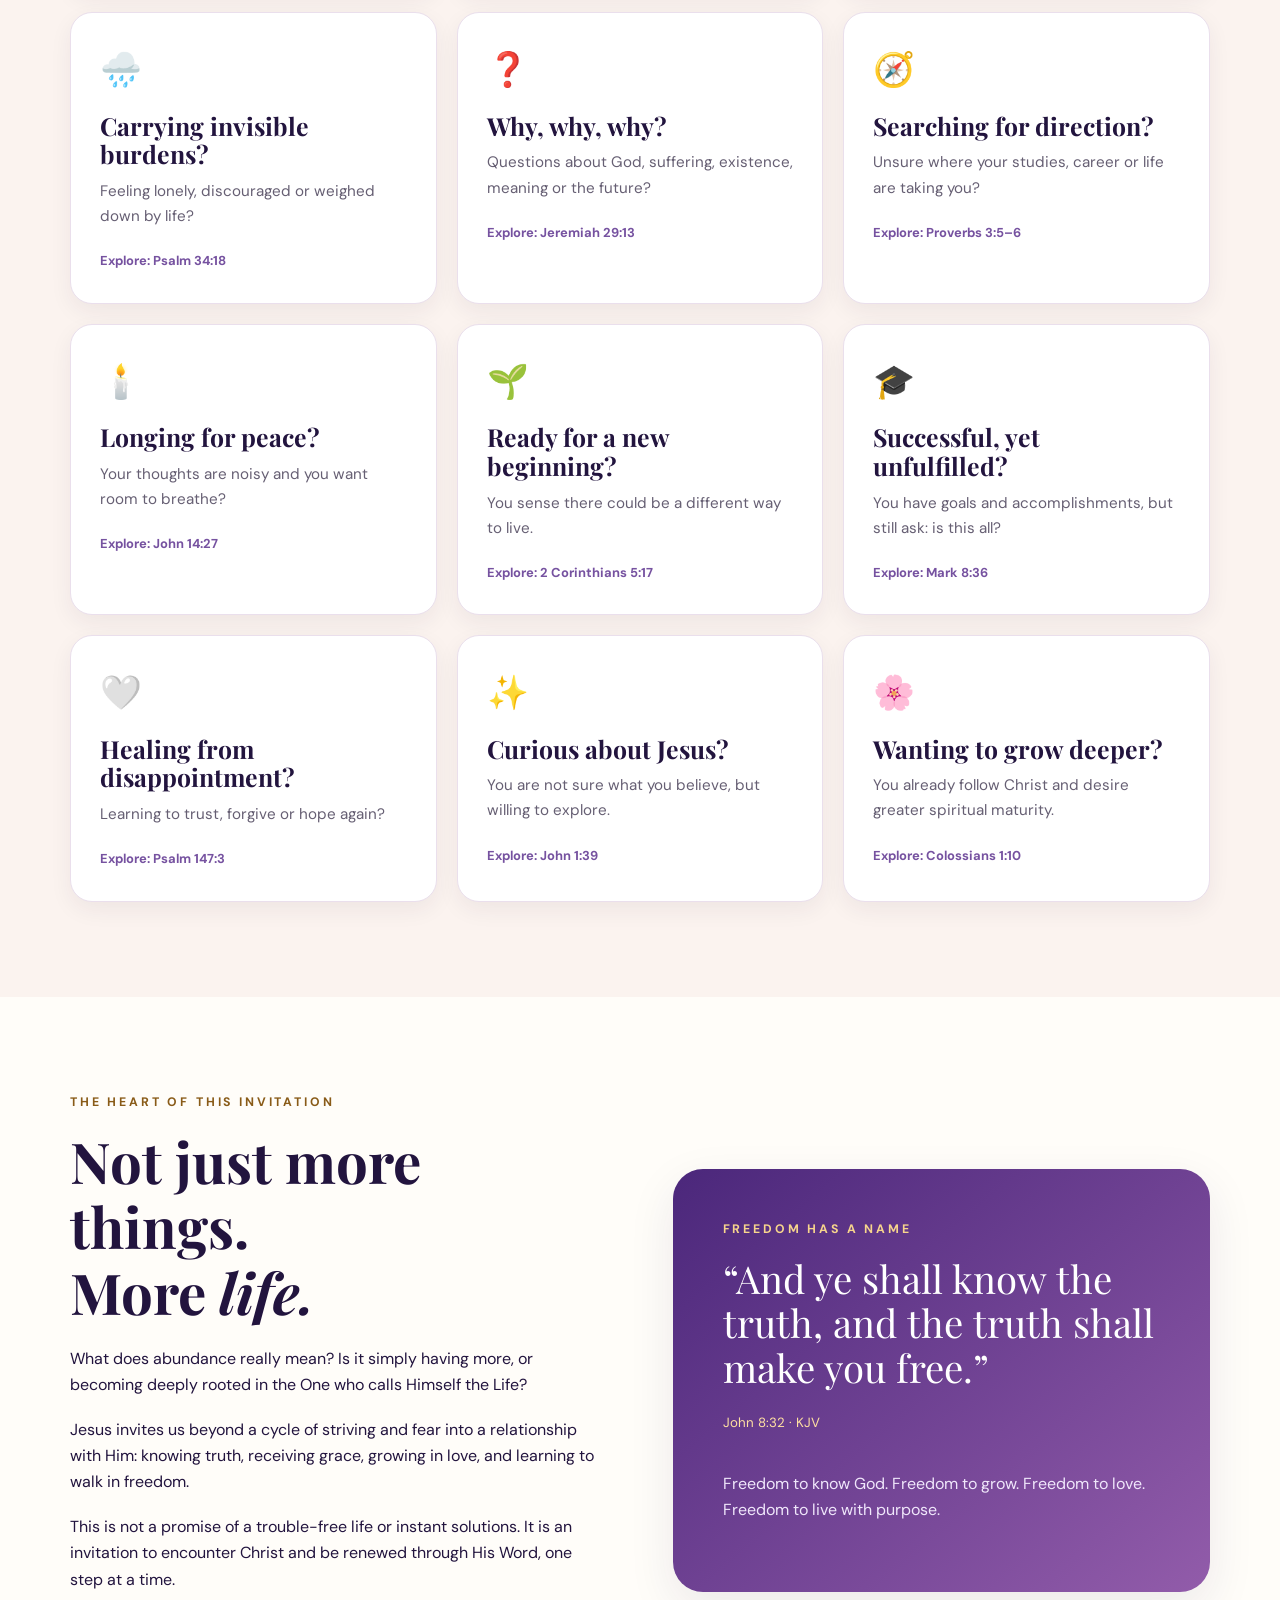
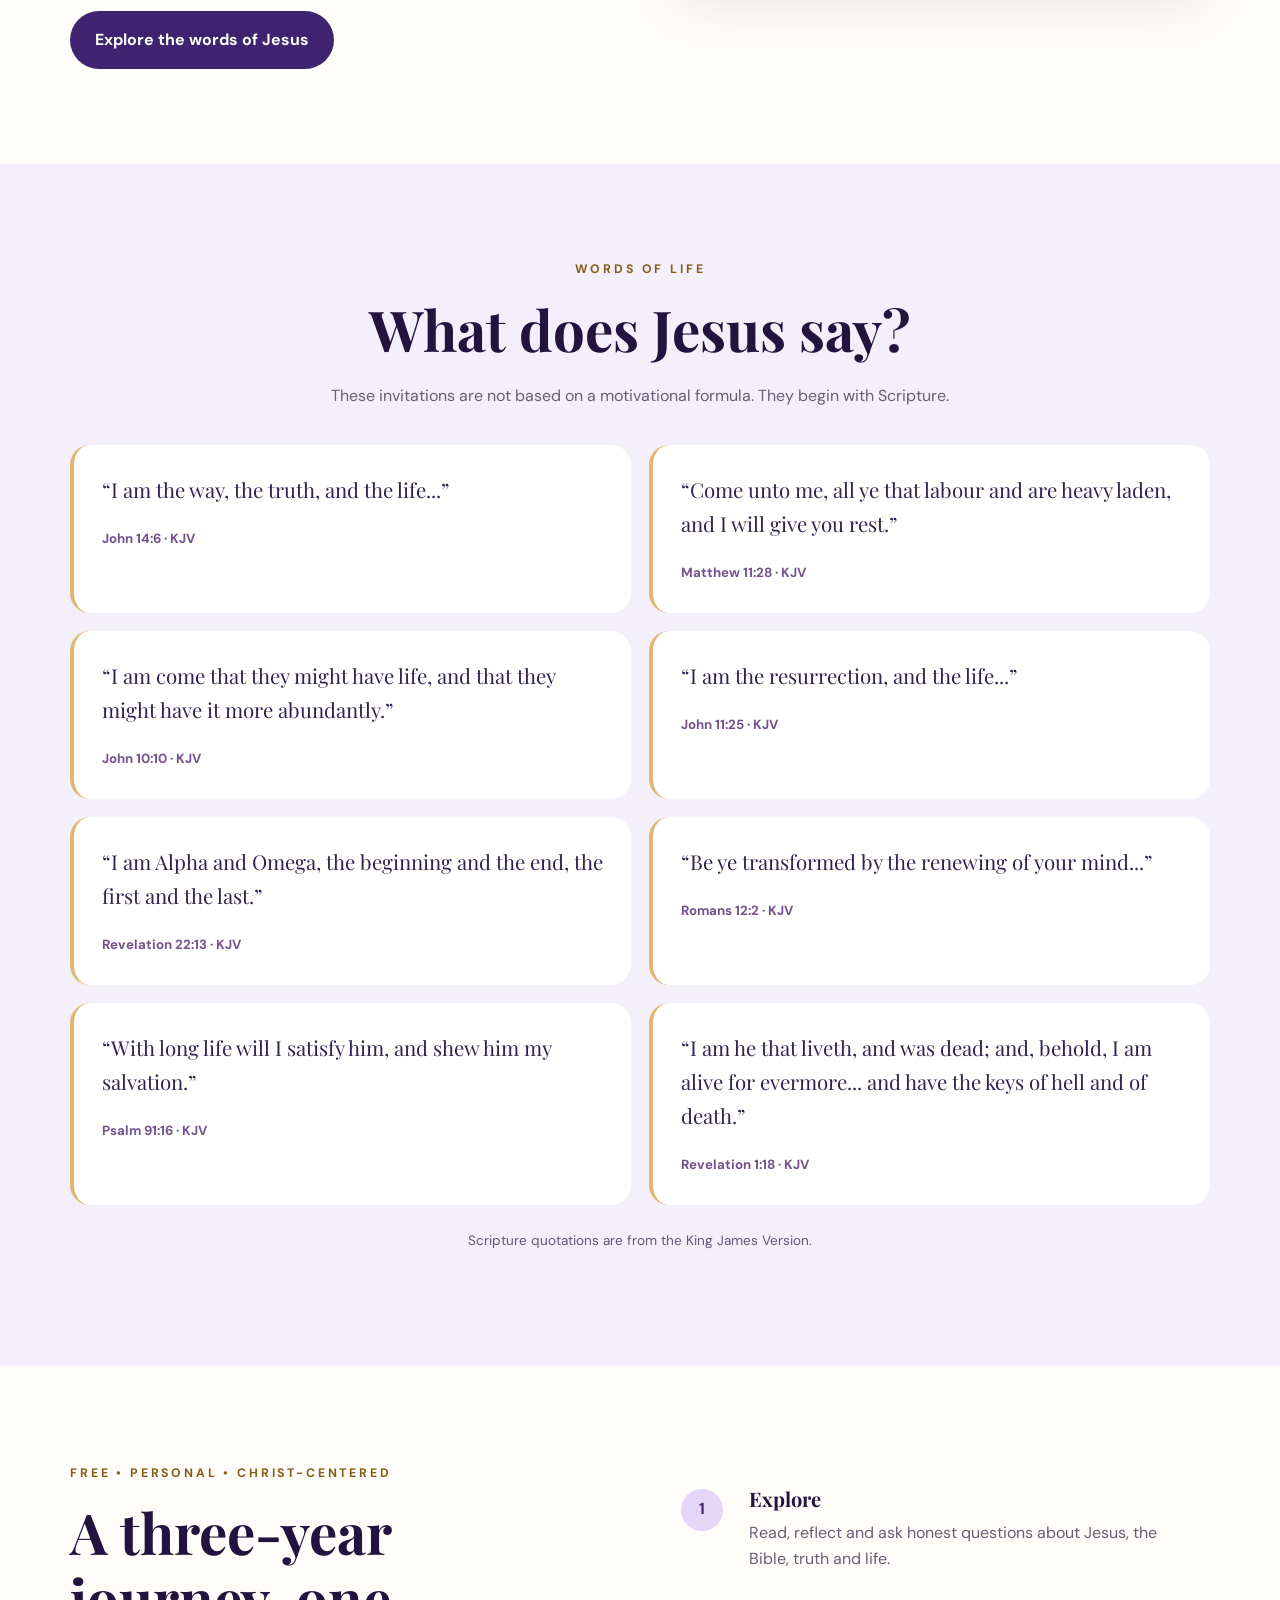
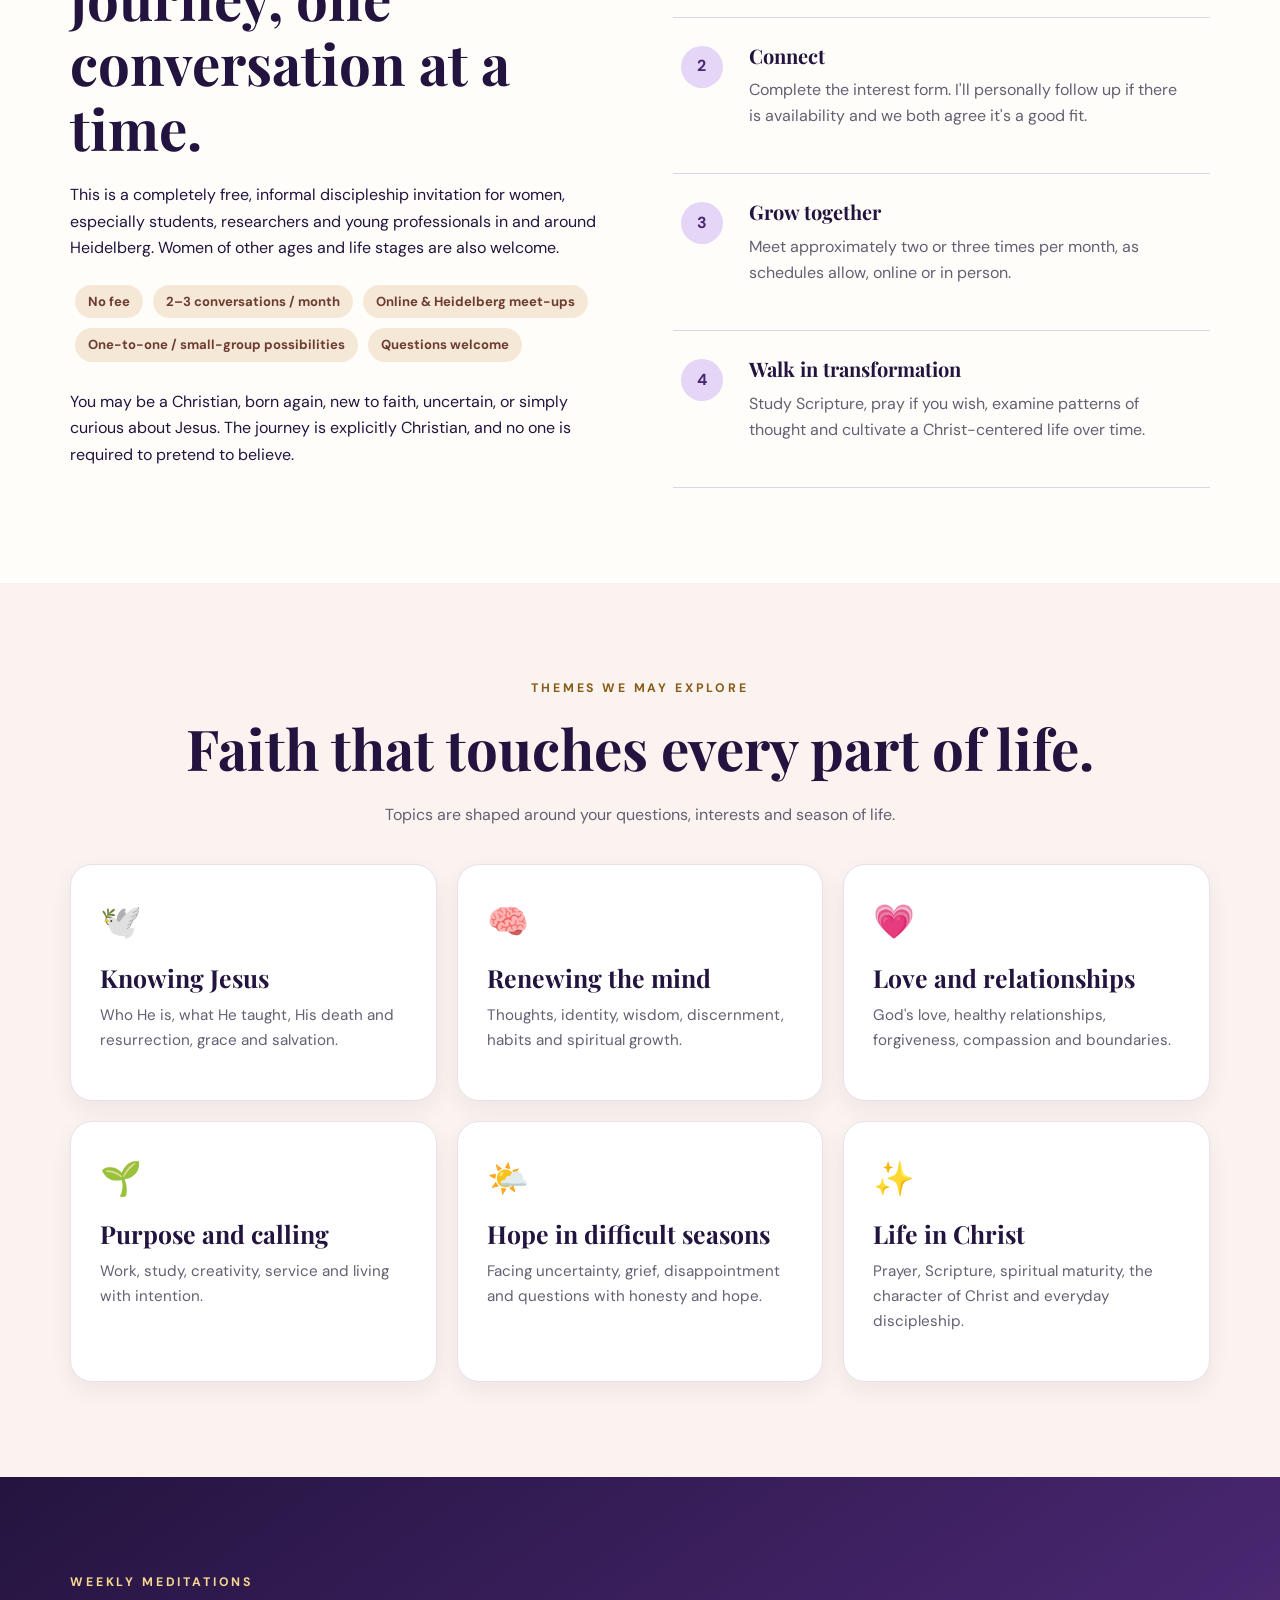
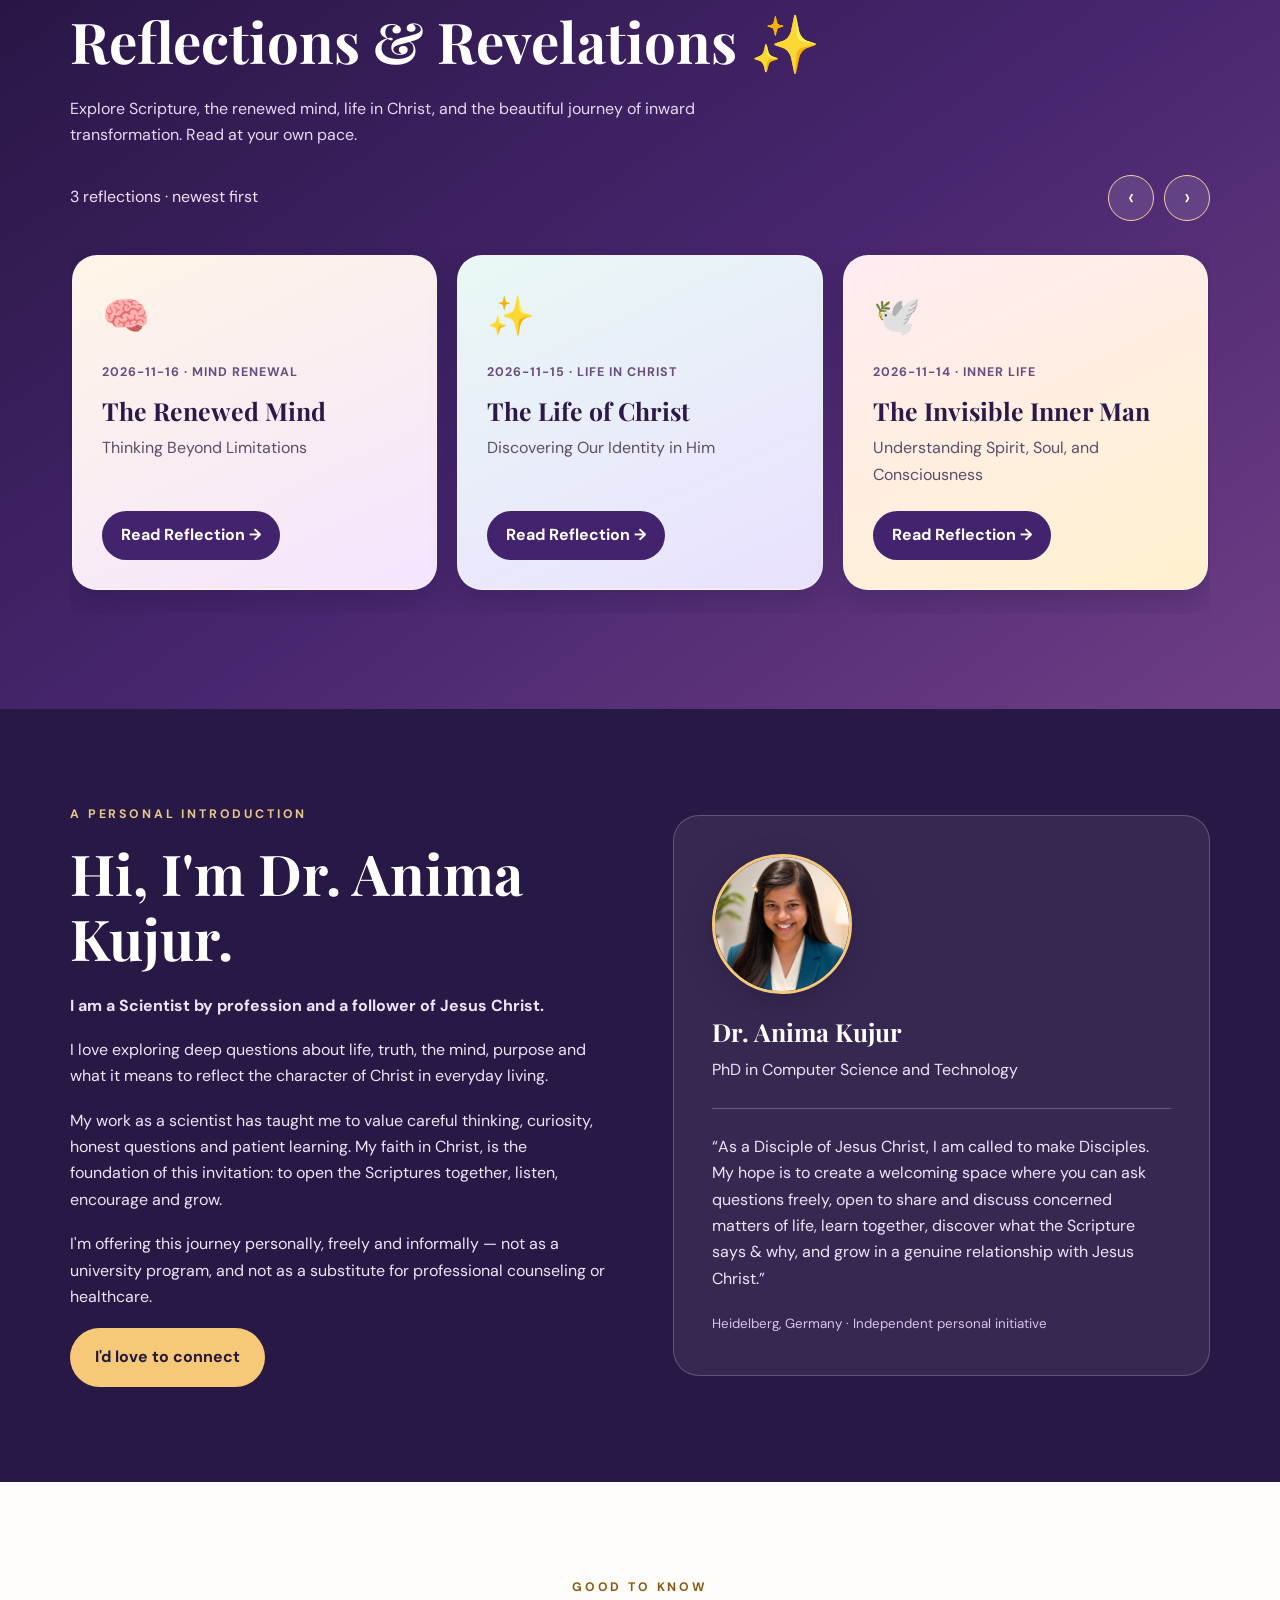
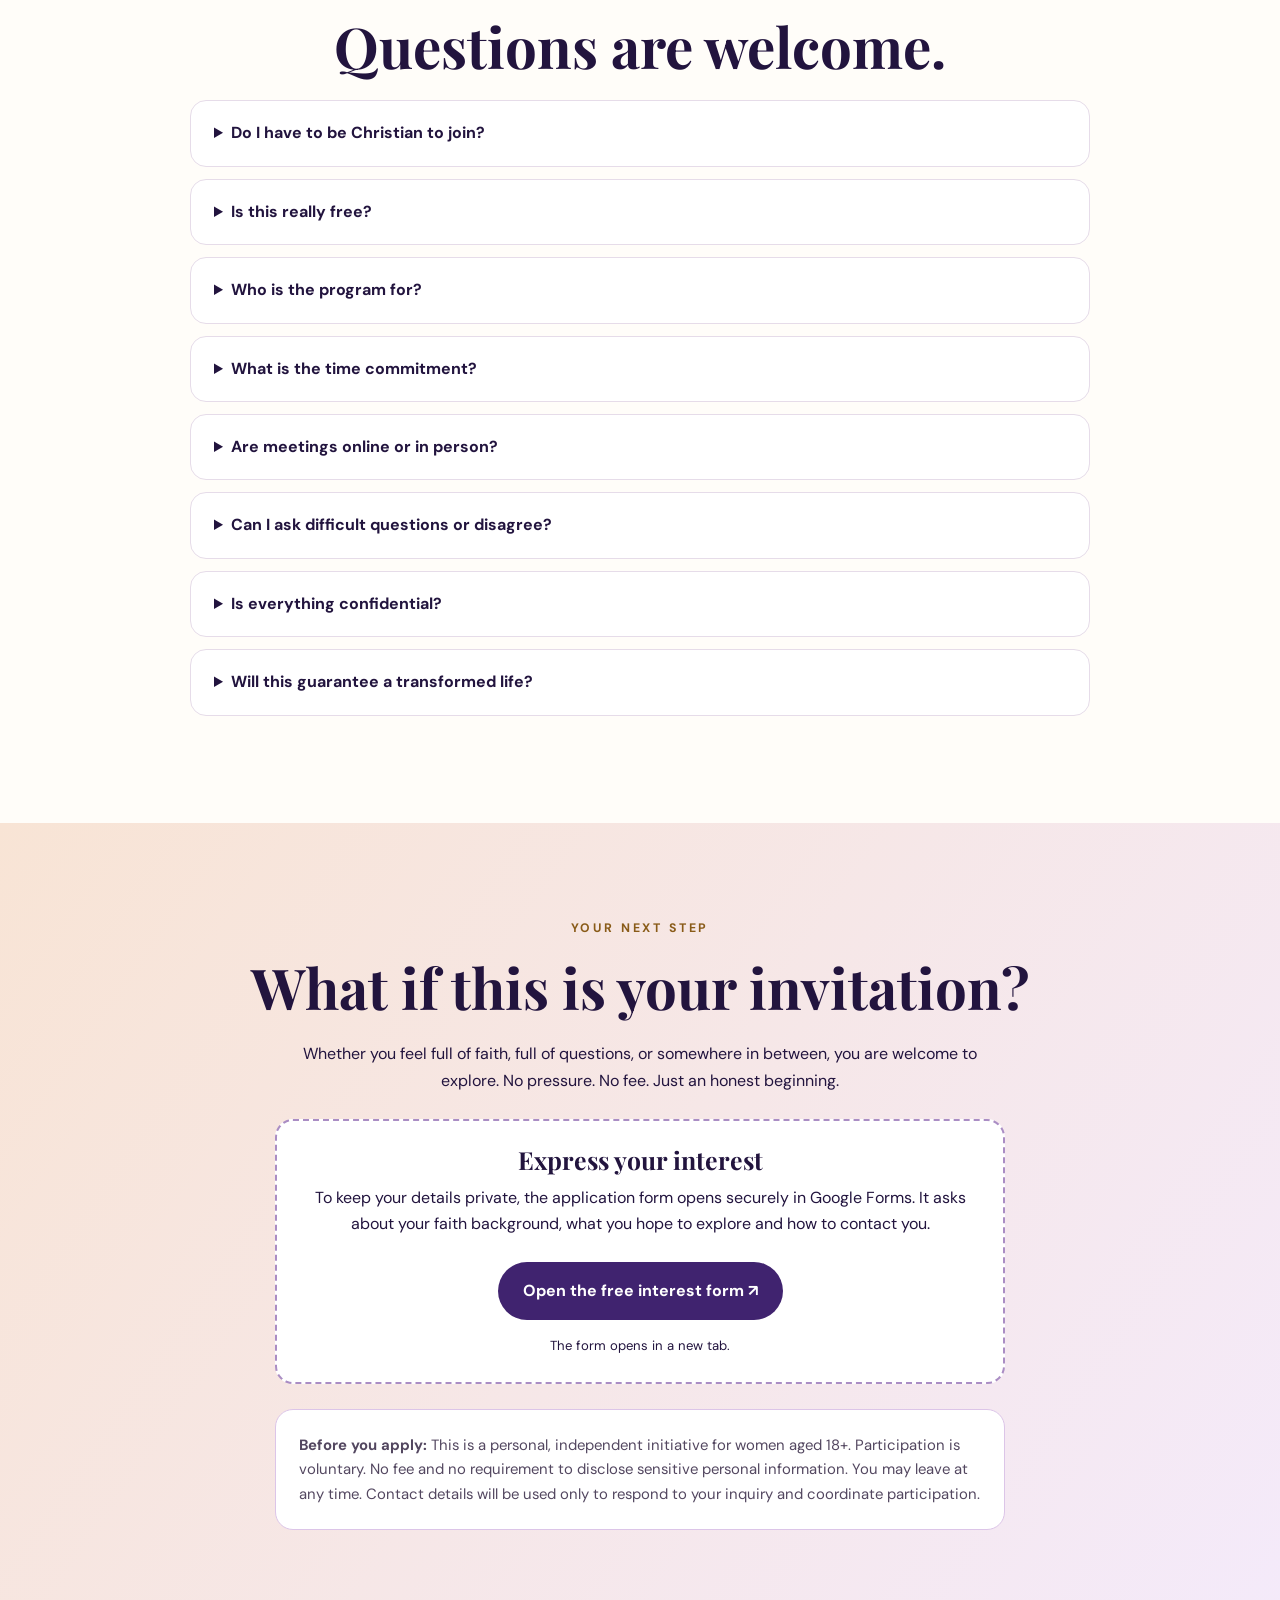
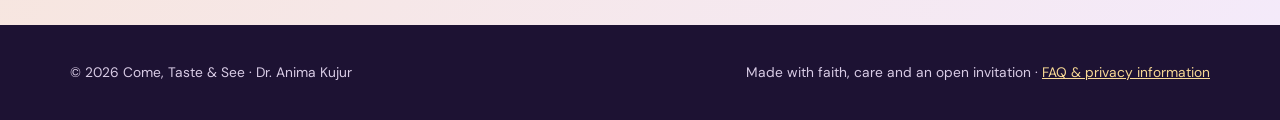
==== commit dc67256d: "Revise about section for clarity and invitation Updated the about section to clarify the invitation " ====
--- a/index.html
+++ b/index.html
@@ -57,7 +57,7 @@
   </div>
 </section>
 
-  <section id="about" class="bio"><div class="container feature"><div class="reveal"><div class="eyebrow">A personal introduction</div><h2>Hi, I'm Dr. Anima Kujur.</h2><p><strong> I am a Scientist by profession and a follower of Jesus Christ.</strong></p><p>I love exploring deep questions about life, truth, the mind, purpose and what it means to reflect the character of Christ in everyday living.</p><p>My work as a scientist has taught me to value careful thinking, curiosity, honest questions and patient learning. My Christian faith is the foundation of this invitation: to open the Scriptures together, listen, encourage and grow.</p><p>I'm offering this journey personally, freely and informally — not as a university program, and not as a substitute for professional counseling or healthcare.</p><a class="btn primary" href="#join">I'd love to connect</a></div><div class="bio-card reveal"><img
+  <section id="about" class="bio"><div class="container feature"><div class="reveal"><div class="eyebrow">A personal introduction</div><h2>Hi, I'm Dr. Anima Kujur.</h2><p><strong> I am a Scientist by profession and a follower of Jesus Christ.</strong></p><p>I love exploring deep questions about life, truth, the mind, purpose and what it means to reflect the character of Christ in everyday living.</p><p>My work as a scientist has taught me to value careful thinking, curiosity, honest questions and patient learning. My faith in Christ, is the foundation of this invitation: to open the Scriptures together, listen, encourage and grow.</p><p>I'm offering this journey personally, freely and informally — not as a university program, and not as a substitute for professional counseling or healthcare.</p><a class="btn primary" href="#join">I'd love to connect</a></div><div class="bio-card reveal"><img
   src="anima.png"
   alt="Portrait of Dr. Anima Kujur"
   class="profile-photo"
@@ -65,7 +65,7 @@
   style="width:140px; height:140px; max-width:140px; border-radius:50%; object-fit:cover; object-position:center 25%; display:block; margin-bottom:24px; border:3px solid #f5c978;"
 /><h3>Dr. Anima Kujur</h3><p>PhD in Computer Science and Technology</p><hr style="border:0;border-top:1px solid #ffffff3b;margin:25px 0"><p>“As a Disciple of Jesus Christ, I am called to make Disciples. My hope is to create a welcoming space where you can ask questions freely, open to share and discuss concerned matters of life, learn together, discover what the Scripture says & why, and grow in a genuine relationship with Jesus Christ.”</p><small style="color:#d8c4e6">Heidelberg, Germany · Independent personal initiative</small></div></div></section>
 <section id="faq"><div class="container" style="max-width:900px"><div class="center reveal"><div class="eyebrow">Good to know</div><h2>Questions are welcome.</h2></div><div class="faq"><details><summary>Do I have to be Christian to join?</summary><p>No. This is an explicitly Christian discipleship program centered on Jesus and the Bible. You are welcome if you already believe or are genuinely willing to explore Christian faith.</p></details><details><summary>Is this really free?</summary><p>Yes. There are no tuition, membership or participation fees. You are never expected to donate or purchase anything.</p></details><details><summary>Who is the program for?</summary><p>It is intended exclusively for adult women (18+), with a special welcome to university students, researchers and professionals around Heidelberg. Other adult women are welcome to inquire.</p></details><details><summary>What is the time commitment?</summary><p>The vision is a three-year journey, usually with two or three conversations each month, subject to mutual availability. You can stop participating at any time without pressure.</p></details><details><summary>Are meetings online or in person?</summary><p>Both are possible. In-person meetings are arranged by mutual agreement in appropriate public locations around Heidelberg; online conversations are also available.</p></details><details><summary>Can I ask difficult questions or disagree?</summary><p>Absolutely. Honest questions, thoughtful disagreement and respectful conversation are welcome. There is no requirement to claim a belief you do not hold.</p></details><details><summary>Is everything confidential?</summary><p>Personal conversations are treated with discretion and respect, but absolute confidentiality cannot be guaranteed, including where safety or legal obligations require action. Please avoid sending sensitive medical or crisis information through the form.</p></details><details><summary>Will this guarantee a transformed life?</summary><p>Growth and transformation are central hopes of Christian discipleship, but everyone's journey is different. No particular spiritual, emotional, medical, financial or life outcome is guaranteed.</p></details></div></div></section>
-<section id="join" class="cta"><div class="container"><div class="eyebrow">Your next step</div><h2>What if this is your invitation?</h2><p>Whether you feel full of faith, full of questions, or somewhere in between, you are welcome to explore. No pressure. No fee. Just an honest beginning.</p><div class="form-placeholder" id="formBox"><h3>Express your interest</h3><p>To keep your details private, the application form opens securely in Google Forms. It asks about your faith background, what you hope to explore and how to contact you.</p><a class="btn dark" id="formLink" href="#form-setup" target="_self">Interest form — coming soon</a><p style="font-size:.82rem;margin:15px 0 0">The form will become active once the organizer adds the Google Form link.</p></div><div class="notice" style="max-width:730px;margin:auto;text-align:left"><strong>Before you apply:</strong> This is a personal, independent Christian discipleship initiative for women aged 18+. Participation is voluntary. No fee, no guaranteed outcomes, and no requirement to disclose sensitive personal information. You may leave at any time. Contact details will be used only to respond to your inquiry and coordinate participation. </div></div></section></main><footer class="footer"><div class="container"><div>© <span id="year"></span> Come, Taste & See · Dr. Anima Kujur</div><div>Made with faith, care and an open invitation · <a href="#faq">FAQ & privacy information</a></div></div></footer>
+<section id="join" class="cta"><div class="container"><div class="eyebrow">Your next step</div><h2>What if this is your invitation?</h2><p>Whether you feel full of faith, full of questions, or somewhere in between, you are welcome to explore. No pressure. No fee. Just an honest beginning.</p><div class="form-placeholder" id="formBox"><h3>Express your interest</h3><p>To keep your details private, the application form opens securely in Google Forms. It asks about your faith background, what you hope to explore and how to contact you.</p><a class="btn dark" id="formLink" href="#form-setup" target="_self">Interest form — coming soon</a><p style="font-size:.82rem;margin:15px 0 0">The form will become active once the organizer adds the Google Form link.</p></div><div class="notice" style="max-width:730px;margin:auto;text-align:left"><strong>Before you apply:</strong> This is a personal, independent initiative for women aged 18+. Participation is voluntary. No fee and no requirement to disclose sensitive personal information. You may leave at any time. Contact details will be used only to respond to your inquiry and coordinate participation. </div></div></section></main><footer class="footer"><div class="container"><div>© <span id="year"></span> Come, Taste & See · Dr. Anima Kujur</div><div>Made with faith, care and an open invitation · <a href="#faq">FAQ & privacy information</a></div></div></footer>
 <script>
 // SETUP: Paste your published Google Form URL between the quotes below.
 const GOOGLE_FORM_URL = 'https://docs.google.com/forms/d/e/1FAIpQLSduMjpJuF5sm4qbYqredmV_YzojhKFvhUJCK7PvnZ876c2DZA/viewform?usp=publish-editor';
